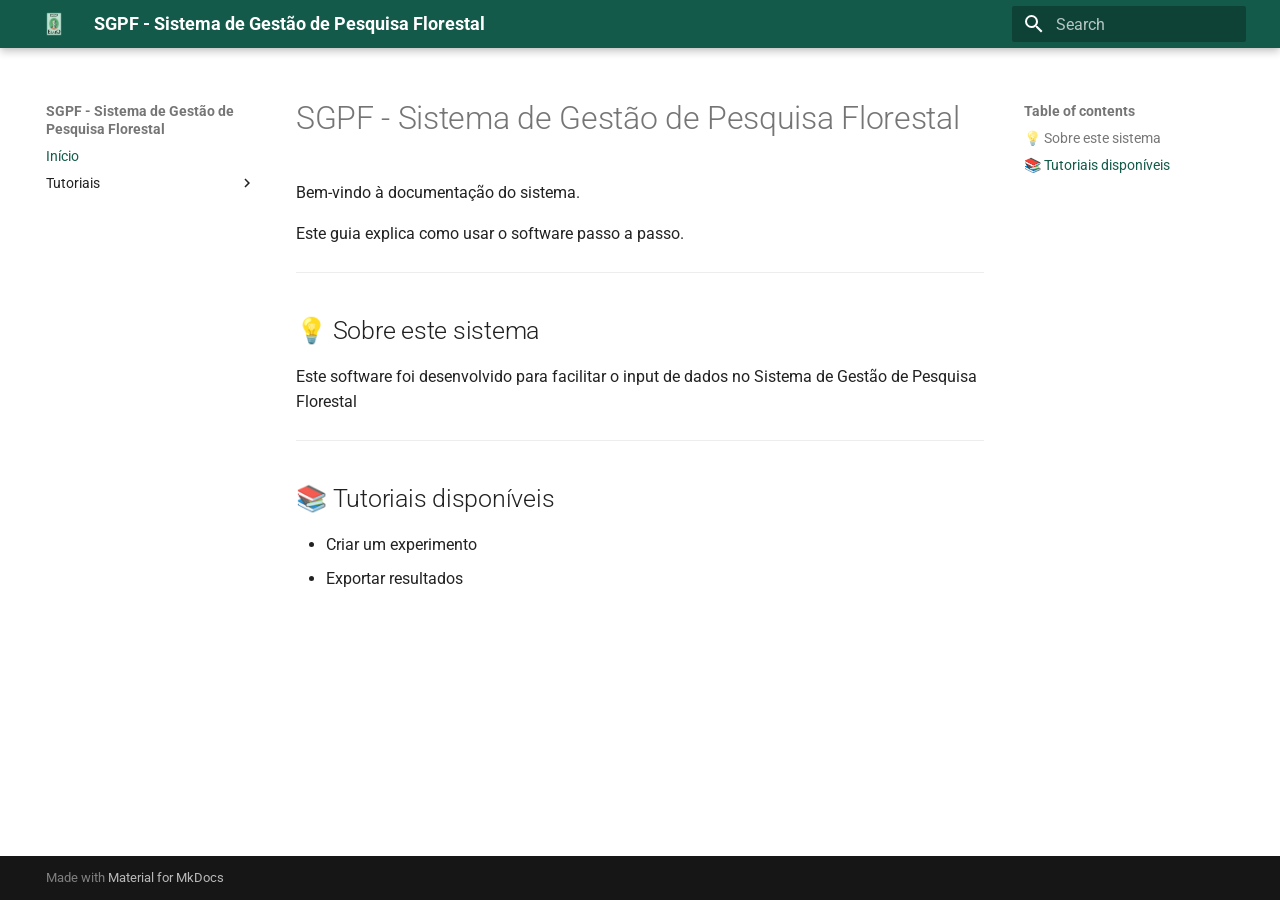
==== index.html @ 8799340b "Deployed 7185ef8 with MkDocs version: 1.6.1" ====
<!doctype html>
<html lang="en" class="no-js">
  <head>
    
      <meta charset="utf-8">
      <meta name="viewport" content="width=device-width,initial-scale=1">
      
      
      
      
      
        <link rel="next" href="ApresentacaoArgow/">
      
      
        
      
      
      <link rel="icon" href="images/esalq-icon.jpg">
      <meta name="generator" content="mkdocs-1.6.1, mkdocs-material-9.7.6">
    
    
      
        <title>SGPF - Sistema de Gestão de Pesquisa Florestal</title>
      
    
    
      <link rel="stylesheet" href="assets/stylesheets/main.484c7ddc.min.css">
      
      


    
    
      
    
    
      
        
        
        <link rel="preconnect" href="https://fonts.gstatic.com" crossorigin>
        <link rel="stylesheet" href="https://fonts.googleapis.com/css?family=Roboto:300,300i,400,400i,700,700i%7CRoboto+Mono:400,400i,700,700i&display=fallback">
        <style>:root{--md-text-font:"Roboto";--md-code-font:"Roboto Mono"}</style>
      
    
    
      <link rel="stylesheet" href="stylesheets/extra.css">
    
    <script>__md_scope=new URL(".",location),__md_hash=e=>[...e].reduce(((e,_)=>(e<<5)-e+_.charCodeAt(0)),0),__md_get=(e,_=localStorage,t=__md_scope)=>JSON.parse(_.getItem(t.pathname+"."+e)),__md_set=(e,_,t=localStorage,a=__md_scope)=>{try{t.setItem(a.pathname+"."+e,JSON.stringify(_))}catch(e){}}</script>
    
      

    
    
  </head>
  
  
    <body dir="ltr">
  
    
    <input class="md-toggle" data-md-toggle="drawer" type="checkbox" id="__drawer" autocomplete="off">
    <input class="md-toggle" data-md-toggle="search" type="checkbox" id="__search" autocomplete="off">
    <label class="md-overlay" for="__drawer"></label>
    <div data-md-component="skip">
      
        
        <a href="#sgpf-sistema-de-gestao-de-pesquisa-florestal" class="md-skip">
          Skip to content
        </a>
      
    </div>
    <div data-md-component="announce">
      
    </div>
    
    
      

  

<header class="md-header md-header--shadow" data-md-component="header">
  <nav class="md-header__inner md-grid" aria-label="Header">
    <a href="." title="SGPF - Sistema de Gestão de Pesquisa Florestal" class="md-header__button md-logo" aria-label="SGPF - Sistema de Gestão de Pesquisa Florestal" data-md-component="logo">
      
  <img src="images/esalq-icon.jpg" alt="logo">

    </a>
    <label class="md-header__button md-icon" for="__drawer">
      
      <svg xmlns="http://www.w3.org/2000/svg" viewBox="0 0 24 24"><path d="M3 6h18v2H3zm0 5h18v2H3zm0 5h18v2H3z"/></svg>
    </label>
    <div class="md-header__title" data-md-component="header-title">
      <div class="md-header__ellipsis">
        <div class="md-header__topic">
          <span class="md-ellipsis">
            SGPF - Sistema de Gestão de Pesquisa Florestal
          </span>
        </div>
        <div class="md-header__topic" data-md-component="header-topic">
          <span class="md-ellipsis">
            
              Início
            
          </span>
        </div>
      </div>
    </div>
    
    
      <script>var palette=__md_get("__palette");if(palette&&palette.color){if("(prefers-color-scheme)"===palette.color.media){var media=matchMedia("(prefers-color-scheme: light)"),input=document.querySelector(media.matches?"[data-md-color-media='(prefers-color-scheme: light)']":"[data-md-color-media='(prefers-color-scheme: dark)']");palette.color.media=input.getAttribute("data-md-color-media"),palette.color.scheme=input.getAttribute("data-md-color-scheme"),palette.color.primary=input.getAttribute("data-md-color-primary"),palette.color.accent=input.getAttribute("data-md-color-accent")}for(var[key,value]of Object.entries(palette.color))document.body.setAttribute("data-md-color-"+key,value)}</script>
    
    
    
      
      
        <label class="md-header__button md-icon" for="__search">
          
          <svg xmlns="http://www.w3.org/2000/svg" viewBox="0 0 24 24"><path d="M9.5 3A6.5 6.5 0 0 1 16 9.5c0 1.61-.59 3.09-1.56 4.23l.27.27h.79l5 5-1.5 1.5-5-5v-.79l-.27-.27A6.52 6.52 0 0 1 9.5 16 6.5 6.5 0 0 1 3 9.5 6.5 6.5 0 0 1 9.5 3m0 2C7 5 5 7 5 9.5S7 14 9.5 14 14 12 14 9.5 12 5 9.5 5"/></svg>
        </label>
        <div class="md-search" data-md-component="search" role="dialog">
  <label class="md-search__overlay" for="__search"></label>
  <div class="md-search__inner" role="search">
    <form class="md-search__form" name="search">
      <input type="text" class="md-search__input" name="query" aria-label="Search" placeholder="Search" autocapitalize="off" autocorrect="off" autocomplete="off" spellcheck="false" data-md-component="search-query" required>
      <label class="md-search__icon md-icon" for="__search">
        
        <svg xmlns="http://www.w3.org/2000/svg" viewBox="0 0 24 24"><path d="M9.5 3A6.5 6.5 0 0 1 16 9.5c0 1.61-.59 3.09-1.56 4.23l.27.27h.79l5 5-1.5 1.5-5-5v-.79l-.27-.27A6.52 6.52 0 0 1 9.5 16 6.5 6.5 0 0 1 3 9.5 6.5 6.5 0 0 1 9.5 3m0 2C7 5 5 7 5 9.5S7 14 9.5 14 14 12 14 9.5 12 5 9.5 5"/></svg>
        
        <svg xmlns="http://www.w3.org/2000/svg" viewBox="0 0 24 24"><path d="M20 11v2H8l5.5 5.5-1.42 1.42L4.16 12l7.92-7.92L13.5 5.5 8 11z"/></svg>
      </label>
      <nav class="md-search__options" aria-label="Search">
        
        <button type="reset" class="md-search__icon md-icon" title="Clear" aria-label="Clear" tabindex="-1">
          
          <svg xmlns="http://www.w3.org/2000/svg" viewBox="0 0 24 24"><path d="M19 6.41 17.59 5 12 10.59 6.41 5 5 6.41 10.59 12 5 17.59 6.41 19 12 13.41 17.59 19 19 17.59 13.41 12z"/></svg>
        </button>
      </nav>
      
    </form>
    <div class="md-search__output">
      <div class="md-search__scrollwrap" tabindex="0" data-md-scrollfix>
        <div class="md-search-result" data-md-component="search-result">
          <div class="md-search-result__meta">
            Initializing search
          </div>
          <ol class="md-search-result__list" role="presentation"></ol>
        </div>
      </div>
    </div>
  </div>
</div>
      
    
    
  </nav>
  
</header>
    
    <div class="md-container" data-md-component="container">
      
      
        
          
        
      
      <main class="md-main" data-md-component="main">
        <div class="md-main__inner md-grid">
          
            
              
              <div class="md-sidebar md-sidebar--primary" data-md-component="sidebar" data-md-type="navigation" >
                <div class="md-sidebar__scrollwrap">
                  <div class="md-sidebar__inner">
                    



<nav class="md-nav md-nav--primary" aria-label="Navigation" data-md-level="0">
  <label class="md-nav__title" for="__drawer">
    <a href="." title="SGPF - Sistema de Gestão de Pesquisa Florestal" class="md-nav__button md-logo" aria-label="SGPF - Sistema de Gestão de Pesquisa Florestal" data-md-component="logo">
      
  <img src="images/esalq-icon.jpg" alt="logo">

    </a>
    SGPF - Sistema de Gestão de Pesquisa Florestal
  </label>
  
  <ul class="md-nav__list" data-md-scrollfix>
    
      
      
  
  
    
  
  
  
    <li class="md-nav__item md-nav__item--active">
      
      <input class="md-nav__toggle md-toggle" type="checkbox" id="__toc">
      
      
        
      
      
        <label class="md-nav__link md-nav__link--active" for="__toc">
          
  
  
  <span class="md-ellipsis">
    
  
    Início
  

    
  </span>
  
  

          <span class="md-nav__icon md-icon"></span>
        </label>
      
      <a href="." class="md-nav__link md-nav__link--active">
        
  
  
  <span class="md-ellipsis">
    
  
    Início
  

    
  </span>
  
  

      </a>
      
        

<nav class="md-nav md-nav--secondary" aria-label="Table of contents">
  
  
  
    
  
  
    <label class="md-nav__title" for="__toc">
      <span class="md-nav__icon md-icon"></span>
      Table of contents
    </label>
    <ul class="md-nav__list" data-md-component="toc" data-md-scrollfix>
      
        <li class="md-nav__item">
  <a href="#sobre-este-sistema" class="md-nav__link">
    <span class="md-ellipsis">
      
        💡 Sobre este sistema
      
    </span>
  </a>
  
</li>
      
        <li class="md-nav__item">
  <a href="#tutoriais-disponiveis" class="md-nav__link">
    <span class="md-ellipsis">
      
        📚 Tutoriais disponíveis
      
    </span>
  </a>
  
</li>
      
    </ul>
  
</nav>
      
    </li>
  

    
      
      
  
  
  
  
    
    
    
    
    
    <li class="md-nav__item md-nav__item--nested">
      
        
        
        <input class="md-nav__toggle md-toggle " type="checkbox" id="__nav_2" >
        
          
          <label class="md-nav__link" for="__nav_2" id="__nav_2_label" tabindex="0">
            
  
  
  <span class="md-ellipsis">
    
  
    Tutoriais
  

    
  </span>
  
  

            <span class="md-nav__icon md-icon"></span>
          </label>
        
        <nav class="md-nav" data-md-level="1" aria-labelledby="__nav_2_label" aria-expanded="false">
          <label class="md-nav__title" for="__nav_2">
            <span class="md-nav__icon md-icon"></span>
            
  
    Tutoriais
  

          </label>
          <ul class="md-nav__list" data-md-scrollfix>
            
              
                
  
  
  
  
    <li class="md-nav__item">
      <a href="ApresentacaoArgow/" class="md-nav__link">
        
  
  
  <span class="md-ellipsis">
    
  
    Primeiros Passos
  

    
  </span>
  
  

      </a>
    </li>
  

              
            
              
                
  
  
  
  
    <li class="md-nav__item">
      <a href="cadastroExperimento/" class="md-nav__link">
        
  
  
  <span class="md-ellipsis">
    
  
    Criar experimento
  

    
  </span>
  
  

      </a>
    </li>
  

              
            
              
                
  
  
  
  
    <li class="md-nav__item">
      <a href="AlteracaoCadastroExperimento/" class="md-nav__link">
        
  
  
  <span class="md-ellipsis">
    
  
    Atualizar dados Experimento
  

    
  </span>
  
  

      </a>
    </li>
  

              
            
              
                
  
  
  
  
    <li class="md-nav__item">
      <a href="caracExperimentos/" class="md-nav__link">
        
  
  
  <span class="md-ellipsis">
    
  
    Complementar Caracteristicas
  

    
  </span>
  
  

      </a>
    </li>
  

              
            
              
                
  
  
  
  
    <li class="md-nav__item">
      <a href="tutorial2/" class="md-nav__link">
        
  
  
  <span class="md-ellipsis">
    
  
    Exportar resultados
  

    
  </span>
  
  

      </a>
    </li>
  

              
            
          </ul>
        </nav>
      
    </li>
  

    
  </ul>
</nav>
                  </div>
                </div>
              </div>
            
            
              
              <div class="md-sidebar md-sidebar--secondary" data-md-component="sidebar" data-md-type="toc" >
                <div class="md-sidebar__scrollwrap">
                  <div class="md-sidebar__inner">
                    

<nav class="md-nav md-nav--secondary" aria-label="Table of contents">
  
  
  
    
  
  
    <label class="md-nav__title" for="__toc">
      <span class="md-nav__icon md-icon"></span>
      Table of contents
    </label>
    <ul class="md-nav__list" data-md-component="toc" data-md-scrollfix>
      
        <li class="md-nav__item">
  <a href="#sobre-este-sistema" class="md-nav__link">
    <span class="md-ellipsis">
      
        💡 Sobre este sistema
      
    </span>
  </a>
  
</li>
      
        <li class="md-nav__item">
  <a href="#tutoriais-disponiveis" class="md-nav__link">
    <span class="md-ellipsis">
      
        📚 Tutoriais disponíveis
      
    </span>
  </a>
  
</li>
      
    </ul>
  
</nav>
                  </div>
                </div>
              </div>
            
          
          
            <div class="md-content" data-md-component="content">
              
              <article class="md-content__inner md-typeset">
                
                  



<h1 id="sgpf-sistema-de-gestao-de-pesquisa-florestal">SGPF - Sistema de Gestão de Pesquisa Florestal</h1>
<p>Bem-vindo à documentação do sistema.</p>
<p>Este guia explica como usar o software passo a passo.</p>
<hr />
<h2 id="sobre-este-sistema">💡 Sobre este sistema</h2>
<p>Este software foi desenvolvido para facilitar o input de dados no Sistema de Gestão de Pesquisa Florestal</p>
<hr />
<h2 id="tutoriais-disponiveis">📚 Tutoriais disponíveis</h2>
<ul>
<li>Criar um experimento  </li>
<li>Exportar resultados  </li>
</ul>












                
              </article>
            </div>
          
          
<script>var target=document.getElementById(location.hash.slice(1));target&&target.name&&(target.checked=target.name.startsWith("__tabbed_"))</script>
        </div>
        
      </main>
      
        <footer class="md-footer">
  
  <div class="md-footer-meta md-typeset">
    <div class="md-footer-meta__inner md-grid">
      <div class="md-copyright">
  
  
    Made with
    <a href="https://squidfunk.github.io/mkdocs-material/" target="_blank" rel="noopener">
      Material for MkDocs
    </a>
  
</div>
      
    </div>
  </div>
</footer>
      
    </div>
    <div class="md-dialog" data-md-component="dialog">
      <div class="md-dialog__inner md-typeset"></div>
    </div>
    
    
    
      
      
      <script id="__config" type="application/json">{"annotate": null, "base": ".", "features": [], "search": "assets/javascripts/workers/search.2c215733.min.js", "tags": null, "translations": {"clipboard.copied": "Copied to clipboard", "clipboard.copy": "Copy to clipboard", "search.result.more.one": "1 more on this page", "search.result.more.other": "# more on this page", "search.result.none": "No matching documents", "search.result.one": "1 matching document", "search.result.other": "# matching documents", "search.result.placeholder": "Type to start searching", "search.result.term.missing": "Missing", "select.version": "Select version"}, "version": null}</script>
    
    
      <script src="assets/javascripts/bundle.79ae519e.min.js"></script>
      
    
  </body>
</html>
---- assets/stylesheets/main.484c7ddc.min.css ----
@charset "UTF-8";html{-webkit-text-size-adjust:none;-moz-text-size-adjust:none;text-size-adjust:none;box-sizing:border-box}*,:after,:before{box-sizing:inherit}@media (prefers-reduced-motion){*,:after,:before{transition:none!important}}body{margin:0}a,button,input,label{-webkit-tap-highlight-color:transparent}a{color:inherit;text-decoration:none}hr{border:0;box-sizing:initial;display:block;height:.05rem;overflow:visible;padding:0}small{font-size:80%}sub,sup{line-height:1em}img{border-style:none}table{border-collapse:initial;border-spacing:0}td,th{font-weight:400;vertical-align:top}button{background:#0000;border:0;font-family:inherit;font-size:inherit;margin:0;padding:0}input{border:0;outline:none}:root{--md-primary-fg-color:#4051b5;--md-primary-fg-color--light:#5d6cc0;--md-primary-fg-color--dark:#303fa1;--md-primary-bg-color:#fff;--md-primary-bg-color--light:#ffffffb3;--md-accent-fg-color:#526cfe;--md-accent-fg-color--transparent:#526cfe1a;--md-accent-bg-color:#fff;--md-accent-bg-color--light:#ffffffb3}[data-md-color-scheme=default]{color-scheme:light}[data-md-color-scheme=default] img[src$="#gh-dark-mode-only"],[data-md-color-scheme=default] img[src$="#only-dark"]{display:none}:root,[data-md-color-scheme=default]{--md-hue:225deg;--md-default-fg-color:#000000de;--md-default-fg-color--light:#0000008a;--md-default-fg-color--lighter:#00000052;--md-default-fg-color--lightest:#00000012;--md-default-bg-color:#fff;--md-default-bg-color--light:#ffffffb3;--md-default-bg-color--lighter:#ffffff4d;--md-default-bg-color--lightest:#ffffff1f;--md-code-fg-color:#36464e;--md-code-bg-color:#f5f5f5;--md-code-bg-color--light:#f5f5f5b3;--md-code-bg-color--lighter:#f5f5f54d;--md-code-hl-color:#4287ff;--md-code-hl-color--light:#4287ff1a;--md-code-hl-number-color:#d52a2a;--md-code-hl-special-color:#db1457;--md-code-hl-function-color:#a846b9;--md-code-hl-constant-color:#6e59d9;--md-code-hl-keyword-color:#3f6ec6;--md-code-hl-string-color:#1c7d4d;--md-code-hl-name-color:var(--md-code-fg-color);--md-code-hl-operator-color:var(--md-default-fg-color--light);--md-code-hl-punctuation-color:var(--md-default-fg-color--light);--md-code-hl-comment-color:var(--md-default-fg-color--light);--md-code-hl-generic-color:var(--md-default-fg-color--light);--md-code-hl-variable-color:var(--md-default-fg-color--light);--md-typeset-color:var(--md-default-fg-color);--md-typeset-a-color:var(--md-primary-fg-color);--md-typeset-del-color:#f5503d26;--md-typeset-ins-color:#0bd57026;--md-typeset-kbd-color:#fafafa;--md-typeset-kbd-accent-color:#fff;--md-typeset-kbd-border-color:#b8b8b8;--md-typeset-mark-color:#ffff0080;--md-typeset-table-color:#0000001f;--md-typeset-table-color--light:rgba(0,0,0,.035);--md-admonition-fg-color:var(--md-default-fg-color);--md-admonition-bg-color:var(--md-default-bg-color);--md-warning-fg-color:#000000de;--md-warning-bg-color:#ff9;--md-footer-fg-color:#fff;--md-footer-fg-color--light:#ffffffb3;--md-footer-fg-color--lighter:#ffffff73;--md-footer-bg-color:#000000de;--md-footer-bg-color--dark:#00000052;--md-shadow-z1:0 0.2rem 0.5rem #0000000d,0 0 0.05rem #0000001a;--md-shadow-z2:0 0.2rem 0.5rem #0000001a,0 0 0.05rem #00000040;--md-shadow-z3:0 0.2rem 0.5rem #0003,0 0 0.05rem #00000059}.md-icon svg{fill:currentcolor;display:block;height:1.2rem;width:1.2rem}body{-webkit-font-smoothing:antialiased;-moz-osx-font-smoothing:grayscale;--md-text-font-family:var(--md-text-font,_),-apple-system,BlinkMacSystemFont,Helvetica,Arial,sans-serif;--md-code-font-family:var(--md-code-font,_),SFMono-Regular,Consolas,Menlo,monospace}aside,body,input{font-feature-settings:"kern","liga";color:var(--md-typeset-color);font-family:var(--md-text-font-family)}code,kbd,pre{font-feature-settings:"kern";font-family:var(--md-code-font-family)}:root{--md-typeset-table-sort-icon:url('data:image/svg+xml;charset=utf-8,<svg xmlns="http://www.w3.org/2000/svg" viewBox="0 0 24 24"><path d="m18 21-4-4h3V7h-3l4-4 4 4h-3v10h3M2 19v-2h10v2M2 13v-2h7v2M2 7V5h4v2z"/></svg>');--md-typeset-table-sort-icon--asc:url('data:image/svg+xml;charset=utf-8,<svg xmlns="http://www.w3.org/2000/svg" viewBox="0 0 24 24"><path d="M19 17h3l-4 4-4-4h3V3h2M2 17h10v2H2M6 5v2H2V5m0 6h7v2H2z"/></svg>');--md-typeset-table-sort-icon--desc:url('data:image/svg+xml;charset=utf-8,<svg xmlns="http://www.w3.org/2000/svg" viewBox="0 0 24 24"><path d="M19 7h3l-4-4-4 4h3v14h2M2 17h10v2H2M6 5v2H2V5m0 6h7v2H2z"/></svg>')}.md-typeset{-webkit-print-color-adjust:exact;color-adjust:exact;font-size:.8rem;line-height:1.6;overflow-wrap:break-word}@media print{.md-typeset{font-size:.68rem}}.md-typeset blockquote,.md-typeset dl,.md-typeset figure,.md-typeset ol,.md-typeset pre,.md-typeset ul{margin-bottom:1em;margin-top:1em}.md-typeset h1{color:var(--md-default-fg-color--light);font-size:2em;line-height:1.3;margin:0 0 1.25em}.md-typeset h1,.md-typeset h2{font-weight:300;letter-spacing:-.01em}.md-typeset h2{font-size:1.5625em;line-height:1.4;margin:1.6em 0 .64em}.md-typeset h3{font-size:1.25em;font-weight:400;letter-spacing:-.01em;line-height:1.5;margin:1.6em 0 .8em}.md-typeset h2+h3{margin-top:.8em}.md-typeset h4{font-weight:700;letter-spacing:-.01em;margin:1em 0}.md-typeset h5,.md-typeset h6{color:var(--md-default-fg-color--light);font-size:.8em;font-weight:700;letter-spacing:-.01em;margin:1.25em 0}.md-typeset h5{text-transform:uppercase}.md-typeset h5 code{text-transform:none}.md-typeset hr{border-bottom:.05rem solid var(--md-default-fg-color--lightest);display:flow-root;margin:1.5em 0}.md-typeset a{color:var(--md-typeset-a-color);word-break:break-word}.md-typeset a,.md-typeset a:before{transition:color 125ms}.md-typeset a:focus,.md-typeset a:hover{color:var(--md-accent-fg-color)}.md-typeset a:focus code,.md-typeset a:hover code{background-color:var(--md-accent-fg-color--transparent);color:var(--md-accent-fg-color)}.md-typeset a code{color:var(--md-typeset-a-color)}.md-typeset a.focus-visible{outline-color:var(--md-accent-fg-color);outline-offset:.2rem}.md-typeset code,.md-typeset kbd,.md-typeset pre{color:var(--md-code-fg-color);direction:ltr;font-variant-ligatures:none;transition:background-color 125ms}@media print{.md-typeset code,.md-typeset kbd,.md-typeset pre{white-space:pre-wrap}}.md-typeset code{background-color:var(--md-code-bg-color);border-radius:.1rem;-webkit-box-decoration-break:clone;box-decoration-break:clone;font-size:.85em;padding:0 .2941176471em;transition:color 125ms,background-color 125ms;word-break:break-word}.md-typeset code:not(.focus-visible){-webkit-tap-highlight-color:transparent;outline:none}.md-typeset pre{display:flow-root;line-height:1.4;position:relative}.md-typeset pre>code{-webkit-box-decoration-break:slice;box-decoration-break:slice;box-shadow:none;display:block;margin:0;outline-color:var(--md-accent-fg-color);overflow:auto;padding:.7720588235em 1.1764705882em;scrollbar-color:var(--md-default-fg-color--lighter) #0000;scrollbar-width:thin;touch-action:auto;word-break:normal}.md-typeset pre>code:hover{scrollbar-color:var(--md-accent-fg-color) #0000}.md-typeset pre>code::-webkit-scrollbar{height:.2rem;width:.2rem}.md-typeset pre>code::-webkit-scrollbar-thumb{background-color:var(--md-default-fg-color--lighter)}.md-typeset pre>code::-webkit-scrollbar-thumb:hover{background-color:var(--md-accent-fg-color)}.md-typeset kbd{background-color:var(--md-typeset-kbd-color);border-radius:.1rem;box-shadow:0 .1rem 0 .05rem var(--md-typeset-kbd-border-color),0 .1rem 0 var(--md-typeset-kbd-border-color),0 -.1rem .2rem var(--md-typeset-kbd-accent-color) inset;color:var(--md-default-fg-color);display:inline-block;font-size:.75em;padding:0 .6666666667em;vertical-align:text-top;word-break:break-word}.md-typeset mark{background-color:var(--md-typeset-mark-color);-webkit-box-decoration-break:clone;box-decoration-break:clone;color:inherit;word-break:break-word}.md-typeset abbr{cursor:help;text-decoration:none}.md-typeset [data-preview],.md-typeset abbr{border-bottom:.05rem dotted var(--md-default-fg-color--light)}.md-typeset small{opacity:.75}[dir=ltr] .md-typeset sub,[dir=ltr] .md-typeset sup{margin-left:.078125em}[dir=rtl] .md-typeset sub,[dir=rtl] .md-typeset sup{margin-right:.078125em}[dir=ltr] .md-typeset blockquote{padding-left:.6rem}[dir=rtl] .md-typeset blockquote{padding-right:.6rem}[dir=ltr] .md-typeset blockquote{border-left:.2rem solid var(--md-default-fg-color--lighter)}[dir=rtl] .md-typeset blockquote{border-right:.2rem solid var(--md-default-fg-color--lighter)}.md-typeset blockquote{color:var(--md-default-fg-color--light);margin-left:0;margin-right:0}.md-typeset ul{list-style-type:disc}.md-typeset ul[type]{list-style-type:revert-layer}[dir=ltr] .md-typeset ol,[dir=ltr] .md-typeset ul{margin-left:.625em}[dir=rtl] .md-typeset ol,[dir=rtl] .md-typeset ul{margin-right:.625em}.md-typeset ol,.md-typeset ul{padding:0}.md-typeset ol:not([hidden]),.md-typeset ul:not([hidden]){display:flow-root}.md-typeset ol ol,.md-typeset ul ol{list-style-type:lower-alpha}.md-typeset ol ol ol,.md-typeset ul ol ol{list-style-type:lower-roman}.md-typeset ol ol ol ol,.md-typeset ul ol ol ol{list-style-type:upper-alpha}.md-typeset ol ol ol ol ol,.md-typeset ul ol ol ol ol{list-style-type:upper-roman}.md-typeset ol[type],.md-typeset ul[type]{list-style-type:revert-layer}[dir=ltr] .md-typeset ol li,[dir=ltr] .md-typeset ul li{margin-left:1.25em}[dir=rtl] .md-typeset ol li,[dir=rtl] .md-typeset ul li{margin-right:1.25em}.md-typeset ol li,.md-typeset ul li{margin-bottom:.5em}.md-typeset ol li blockquote,.md-typeset ol li p,.md-typeset ul li blockquote,.md-typeset ul li p{margin:.5em 0}.md-typeset ol li:last-child,.md-typeset ul li:last-child{margin-bottom:0}[dir=ltr] .md-typeset ol li ol,[dir=ltr] .md-typeset ol li ul,[dir=ltr] .md-typeset ul li ol,[dir=ltr] .md-typeset ul li ul{margin-left:.625em}[dir=rtl] .md-typeset ol li ol,[dir=rtl] .md-typeset ol li ul,[dir=rtl] .md-typeset ul li ol,[dir=rtl] .md-typeset ul li ul{margin-right:.625em}.md-typeset ol li ol,.md-typeset ol li ul,.md-typeset ul li ol,.md-typeset ul li ul{margin-bottom:.5em;margin-top:.5em}[dir=ltr] .md-typeset dd{margin-left:1.875em}[dir=rtl] .md-typeset dd{margin-right:1.875em}.md-typeset dd{margin-bottom:1.5em;margin-top:1em}.md-typeset img,.md-typeset svg,.md-typeset video{height:auto;max-width:100%}.md-typeset img[align=left]{margin:1em 1em 1em 0}.md-typeset img[align=right]{margin:1em 0 1em 1em}.md-typeset img[align]:only-child{margin-top:0}.md-typeset figure{display:flow-root;margin:1em auto;max-width:100%;text-align:center;width:fit-content}.md-typeset figure img{display:block;margin:0 auto}.md-typeset figcaption{font-style:italic;margin:1em auto;max-width:24rem}.md-typeset iframe{max-width:100%}.md-typeset table:not([class]){background-color:var(--md-default-bg-color);border:.05rem solid var(--md-typeset-table-color);border-radius:.1rem;display:inline-block;font-size:.64rem;max-width:100%;overflow:auto;touch-action:auto}@media print{.md-typeset table:not([class]){display:table}}.md-typeset table:not([class])+*{margin-top:1.5em}.md-typeset table:not([class]) td>:first-child,.md-typeset table:not([class]) th>:first-child{margin-top:0}.md-typeset table:not([class]) td>:last-child,.md-typeset table:not([class]) th>:last-child{margin-bottom:0}.md-typeset table:not([class]) td:not([align]),.md-typeset table:not([class]) th:not([align]){text-align:left}[dir=rtl] .md-typeset table:not([class]) td:not([align]),[dir=rtl] .md-typeset table:not([class]) th:not([align]){text-align:right}.md-typeset table:not([class]) th{font-weight:700;min-width:5rem;padding:.9375em 1.25em;vertical-align:top}.md-typeset table:not([class]) td{border-top:.05rem solid var(--md-typeset-table-color);padding:.9375em 1.25em;vertical-align:top}.md-typeset table:not([class]) tbody tr{transition:background-color 125ms}.md-typeset table:not([class]) tbody tr:hover{background-color:var(--md-typeset-table-color--light);box-shadow:0 .05rem 0 var(--md-default-bg-color) inset}.md-typeset table:not([class]) a{word-break:normal}.md-typeset table th[role=columnheader]{cursor:pointer}[dir=ltr] .md-typeset table th[role=columnheader]:after{margin-left:.5em}[dir=rtl] .md-typeset table th[role=columnheader]:after{margin-right:.5em}.md-typeset table th[role=columnheader]:after{content:"";display:inline-block;height:1.2em;-webkit-mask-image:var(--md-typeset-table-sort-icon);mask-image:var(--md-typeset-table-sort-icon);-webkit-mask-repeat:no-repeat;mask-repeat:no-repeat;-webkit-mask-size:contain;mask-size:contain;transition:background-color 125ms;vertical-align:text-bottom;width:1.2em}.md-typeset table th[role=columnheader]:hover:after{background-color:var(--md-default-fg-color--lighter)}.md-typeset table th[role=columnheader][aria-sort=ascending]:after{background-color:var(--md-default-fg-color--light);-webkit-mask-image:var(--md-typeset-table-sort-icon--asc);mask-image:var(--md-typeset-table-sort-icon--asc)}.md-typeset table th[role=columnheader][aria-sort=descending]:after{background-color:var(--md-default-fg-color--light);-webkit-mask-image:var(--md-typeset-table-sort-icon--desc);mask-image:var(--md-typeset-table-sort-icon--desc)}.md-typeset__scrollwrap{margin:1em -.8rem;overflow-x:auto;touch-action:auto}.md-typeset__table{display:inline-block;margin-bottom:.5em;padding:0 .8rem}@media print{.md-typeset__table{display:block}}html .md-typeset__table table{display:table;margin:0;overflow:hidden;width:100%}@media screen and (max-width:44.984375em){.md-content__inner>pre{margin:1em -.8rem}.md-content__inner>pre code{border-radius:0}}.md-typeset .md-author{border-radius:100%;display:block;flex-shrink:0;height:1.6rem;overflow:hidden;position:relative;transition:color 125ms,transform 125ms;width:1.6rem}.md-typeset .md-author img{display:block}.md-typeset .md-author--more{background:var(--md-default-fg-color--lightest);color:var(--md-default-fg-color--lighter);font-size:.6rem;font-weight:700;line-height:1.6rem;text-align:center}.md-typeset .md-author--long{height:2.4rem;width:2.4rem}.md-typeset a.md-author{transform:scale(1)}.md-typeset a.md-author img{border-radius:100%;filter:grayscale(100%) opacity(75%);transition:filter 125ms}.md-typeset a.md-author:focus,.md-typeset a.md-author:hover{transform:scale(1.1);z-index:1}.md-typeset a.md-author:focus img,.md-typeset a.md-author:hover img{filter:grayscale(0)}.md-banner{background-color:var(--md-footer-bg-color);color:var(--md-footer-fg-color);overflow:auto}@media print{.md-banner{display:none}}.md-banner--warning{background-color:var(--md-warning-bg-color);color:var(--md-warning-fg-color)}.md-banner__inner{font-size:.7rem;margin:.6rem auto;padding:0 .8rem}[dir=ltr] .md-banner__button{float:right}[dir=rtl] .md-banner__button{float:left}.md-banner__button{color:inherit;cursor:pointer;transition:opacity .25s}.no-js .md-banner__button{display:none}.md-banner__button:hover{opacity:.7}html{font-size:125%;height:100%;overflow-x:hidden}@media screen and (min-width:100em){html{font-size:137.5%}}@media screen and (min-width:125em){html{font-size:150%}}body{background-color:var(--md-default-bg-color);display:flex;flex-direction:column;font-size:.5rem;min-height:100%;position:relative;width:100%}@media print{body{display:block}}@media screen and (max-width:59.984375em){body[data-md-scrolllock]{position:fixed}}.md-grid{margin-left:auto;margin-right:auto;max-width:61rem}.md-container{display:flex;flex-direction:column;flex-grow:1}@media print{.md-container{display:block}}.md-main{flex-grow:1}.md-main__inner{display:flex;height:100%;margin-top:1.5rem}.md-ellipsis{overflow:hidden;text-overflow:ellipsis}.md-toggle{display:none}.md-option{height:0;opacity:0;position:absolute;width:0}.md-option:checked+label:not([hidden]){display:block}.md-option.focus-visible+label{outline-color:var(--md-accent-fg-color);outline-style:auto}.md-skip{background-color:var(--md-default-fg-color);border-radius:.1rem;color:var(--md-default-bg-color);font-size:.64rem;margin:.5rem;opacity:0;outline-color:var(--md-accent-fg-color);padding:.3rem .5rem;position:fixed;transform:translateY(.4rem);z-index:-1}.md-skip:focus{opacity:1;transform:translateY(0);transition:transform .25s cubic-bezier(.4,0,.2,1),opacity 175ms 75ms;z-index:10}@page{margin:25mm}:root{--md-clipboard-icon:url('data:image/svg+xml;charset=utf-8,<svg xmlns="http://www.w3.org/2000/svg" viewBox="0 0 24 24"><path d="M19 21H8V7h11m0-2H8a2 2 0 0 0-2 2v14a2 2 0 0 0 2 2h11a2 2 0 0 0 2-2V7a2 2 0 0 0-2-2m-3-4H4a2 2 0 0 0-2 2v14h2V3h12z"/></svg>')}.md-clipboard{border-radius:.1rem;color:var(--md-default-fg-color--lightest);cursor:pointer;height:1.5em;outline-color:var(--md-accent-fg-color);outline-offset:.1rem;transition:color .25s;width:1.5em;z-index:1}@media print{.md-clipboard{display:none}}.md-clipboard:not(.focus-visible){-webkit-tap-highlight-color:transparent;outline:none}:hover>.md-clipboard{color:var(--md-default-fg-color--light)}.md-clipboard:focus,.md-clipboard:hover{color:var(--md-accent-fg-color)}.md-clipboard:after{background-color:currentcolor;content:"";display:block;height:1.125em;margin:0 auto;-webkit-mask-image:var(--md-clipboard-icon);mask-image:var(--md-clipboard-icon);-webkit-mask-position:center;mask-position:center;-webkit-mask-repeat:no-repeat;mask-repeat:no-repeat;-webkit-mask-size:contain;mask-size:contain;width:1.125em}.md-clipboard--inline{cursor:pointer}.md-clipboard--inline code{transition:color .25s,background-color .25s}.md-clipboard--inline:focus code,.md-clipboard--inline:hover code{background-color:var(--md-accent-fg-color--transparent);color:var(--md-accent-fg-color)}:root{--md-code-select-icon:url('data:image/svg+xml;charset=utf-8,<svg xmlns="http://www.w3.org/2000/svg" viewBox="0 0 24 24"><path d="M19 19h-4v2h4c1.1 0 2-.9 2-2v-4h-2m0-12h-4v2h4v4h2V5c0-1.1-.9-2-2-2M5 5h4V3H5c-1.1 0-2 .9-2 2v4h2m0 6H3v4c0 1.1.9 2 2 2h4v-2H5zm2-4h2v2H7zm4 0h2v2h-2zm4 0h2v2h-2zM7 7h2v2H7zm4 0h2v2h-2zm4 0h2v2h-2zm-8 8h2v2H7zm4 0h2v2h-2zm4 0h2v2h-2z"/></svg>');--md-code-copy-icon:url('data:image/svg+xml;charset=utf-8,<svg xmlns="http://www.w3.org/2000/svg" viewBox="0 0 24 24"><path d="M19 21H8V7h11m0-2H8a2 2 0 0 0-2 2v14a2 2 0 0 0 2 2h11a2 2 0 0 0 2-2V7a2 2 0 0 0-2-2m-3-4H4a2 2 0 0 0-2 2v14h2V3h12z"/></svg>')}.md-typeset .md-code__content{display:grid}.md-code__nav{background-color:var(--md-code-bg-color--lighter);border-radius:.1rem;display:flex;gap:.2rem;padding:.2rem;position:absolute;right:.25em;top:.25em;transition:background-color .25s;z-index:1}:hover>.md-code__nav{background-color:var(--md-code-bg-color--light)}.md-code__button{color:var(--md-default-fg-color--lightest);cursor:pointer;display:block;height:1.5em;outline-color:var(--md-accent-fg-color);outline-offset:.1rem;transition:color .25s;width:1.5em}:hover>*>.md-code__button{color:var(--md-default-fg-color--light)}.md-code__button.focus-visible,.md-code__button:hover{color:var(--md-accent-fg-color)}.md-code__button--active{color:var(--md-default-fg-color)!important}.md-code__button:after{background-color:currentcolor;content:"";display:block;height:1.125em;margin:0 auto;-webkit-mask-position:center;mask-position:center;-webkit-mask-repeat:no-repeat;mask-repeat:no-repeat;-webkit-mask-size:contain;mask-size:contain;width:1.125em}.md-code__button[data-md-type=select]:after{-webkit-mask-image:var(--md-code-select-icon);mask-image:var(--md-code-select-icon)}.md-code__button[data-md-type=copy]:after{-webkit-mask-image:var(--md-code-copy-icon);mask-image:var(--md-code-copy-icon)}@keyframes consent{0%{opacity:0;transform:translateY(100%)}to{opacity:1;transform:translateY(0)}}@keyframes overlay{0%{opacity:0}to{opacity:1}}.md-consent__overlay{animation:overlay .25s both;-webkit-backdrop-filter:blur(.1rem);backdrop-filter:blur(.1rem);background-color:#0000008a;height:100%;opacity:1;position:fixed;top:0;width:100%;z-index:5}.md-consent__inner{animation:consent .5s cubic-bezier(.1,.7,.1,1) both;background-color:var(--md-default-bg-color);border:0;border-radius:.1rem;bottom:0;box-shadow:0 0 .2rem #0000001a,0 .2rem .4rem #0003;max-height:100%;overflow:auto;padding:0;position:fixed;width:100%;z-index:5}.md-consent__form{padding:.8rem}.md-consent__settings{display:none;margin:1em 0}input:checked+.md-consent__settings{display:block}.md-consent__controls{margin-bottom:.8rem}.md-typeset .md-consent__controls .md-button{display:inline}@media screen and (max-width:44.984375em){.md-typeset .md-consent__controls .md-button{display:block;margin-top:.4rem;text-align:center;width:100%}}.md-consent label{cursor:pointer}.md-content{flex-grow:1;min-width:0}.md-content__inner{margin:0 .8rem 1.2rem;padding-top:.6rem}@media screen and (min-width:76.25em){[dir=ltr] .md-sidebar--primary:not([hidden])~.md-content>.md-content__inner{margin-left:1.2rem}[dir=ltr] .md-sidebar--secondary:not([hidden])~.md-content>.md-content__inner,[dir=rtl] .md-sidebar--primary:not([hidden])~.md-content>.md-content__inner{margin-right:1.2rem}[dir=rtl] .md-sidebar--secondary:not([hidden])~.md-content>.md-content__inner{margin-left:1.2rem}}.md-content__inner:before{content:"";display:block;height:.4rem}.md-content__inner>:last-child{margin-bottom:0}[dir=ltr] .md-content__button{float:right}[dir=rtl] .md-content__button{float:left}[dir=ltr] .md-content__button{margin-left:.4rem}[dir=rtl] .md-content__button{margin-right:.4rem}.md-content__button{margin:.4rem 0;padding:0}@media print{.md-content__button{display:none}}.md-typeset .md-content__button{color:var(--md-default-fg-color--lighter)}.md-content__button svg{display:inline;vertical-align:top}[dir=rtl] .md-content__button svg{transform:scaleX(-1)}[dir=ltr] .md-dialog{right:.8rem}[dir=rtl] .md-dialog{left:.8rem}.md-dialog{background-color:var(--md-default-fg-color);border-radius:.1rem;bottom:.8rem;box-shadow:var(--md-shadow-z3);min-width:11.1rem;opacity:0;padding:.4rem .6rem;pointer-events:none;position:fixed;transform:translateY(100%);transition:transform 0ms .4s,opacity .4s;z-index:4}@media print{.md-dialog{display:none}}.md-dialog--active{opacity:1;pointer-events:auto;transform:translateY(0);transition:transform .4s cubic-bezier(.075,.85,.175,1),opacity .4s}.md-dialog__inner{color:var(--md-default-bg-color);font-size:.7rem}.md-feedback{margin:2em 0 1em;text-align:center}.md-feedback fieldset{border:none;margin:0;padding:0}.md-feedback__title{font-weight:700;margin:1em auto}.md-feedback__inner{position:relative}.md-feedback__list{display:flex;flex-wrap:wrap;place-content:baseline center;position:relative}.md-feedback__list:hover .md-icon:not(:disabled){color:var(--md-default-fg-color--lighter)}:disabled .md-feedback__list{min-height:1.8rem}.md-feedback__icon{color:var(--md-default-fg-color--light);cursor:pointer;flex-shrink:0;margin:0 .1rem;transition:color 125ms}.md-feedback__icon:not(:disabled).md-icon:hover{color:var(--md-accent-fg-color)}.md-feedback__icon:disabled{color:var(--md-default-fg-color--lightest);pointer-events:none}.md-feedback__note{opacity:0;position:relative;transform:translateY(.4rem);transition:transform .4s cubic-bezier(.1,.7,.1,1),opacity .15s}.md-feedback__note>*{margin:0 auto;max-width:16rem}:disabled .md-feedback__note{opacity:1;transform:translateY(0)}@media print{.md-feedback{display:none}}.md-footer{background-color:var(--md-footer-bg-color);color:var(--md-footer-fg-color)}@media print{.md-footer{display:none}}.md-footer__inner{justify-content:space-between;overflow:auto;padding:.2rem}.md-footer__inner:not([hidden]){display:flex}.md-footer__link{align-items:end;display:flex;flex-grow:0.01;margin-bottom:.4rem;margin-top:1rem;max-width:100%;outline-color:var(--md-accent-fg-color);overflow:hidden;transition:opacity .25s}.md-footer__link:focus,.md-footer__link:hover{opacity:.7}[dir=rtl] .md-footer__link svg{transform:scaleX(-1)}@media screen and (max-width:44.984375em){.md-footer__link--prev{flex-shrink:0}.md-footer__link--prev .md-footer__title{display:none}}[dir=ltr] .md-footer__link--next{margin-left:auto}[dir=rtl] .md-footer__link--next{margin-right:auto}.md-footer__link--next{text-align:right}[dir=rtl] .md-footer__link--next{text-align:left}.md-footer__title{flex-grow:1;font-size:.9rem;margin-bottom:.7rem;max-width:calc(100% - 2.4rem);padding:0 1rem;white-space:nowrap}.md-footer__button{margin:.2rem;padding:.4rem}.md-footer__direction{font-size:.64rem;opacity:.7}.md-footer-meta{background-color:var(--md-footer-bg-color--dark)}.md-footer-meta__inner{display:flex;flex-wrap:wrap;justify-content:space-between;padding:.2rem}html .md-footer-meta.md-typeset a{color:var(--md-footer-fg-color--light)}html .md-footer-meta.md-typeset a:focus,html .md-footer-meta.md-typeset a:hover{color:var(--md-footer-fg-color)}.md-copyright{color:var(--md-footer-fg-color--lighter);font-size:.64rem;margin:auto .6rem;padding:.4rem 0;width:100%}@media screen and (min-width:45em){.md-copyright{width:auto}}.md-copyright__highlight{color:var(--md-footer-fg-color--light)}.md-social{display:inline-flex;gap:.2rem;margin:0 .4rem;padding:.2rem 0 .6rem}@media screen and (min-width:45em){.md-social{padding:.6rem 0}}.md-social__link{display:inline-block;height:1.6rem;text-align:center;width:1.6rem}.md-social__link:before{line-height:1.9}.md-social__link svg{fill:currentcolor;max-height:.8rem;vertical-align:-25%}.md-typeset .md-button{border:.1rem solid;border-radius:.1rem;color:var(--md-primary-fg-color);cursor:pointer;display:inline-block;font-weight:700;padding:.625em 2em;transition:color 125ms,background-color 125ms,border-color 125ms}.md-typeset .md-button--primary{background-color:var(--md-primary-fg-color);border-color:var(--md-primary-fg-color);color:var(--md-primary-bg-color)}.md-typeset .md-button:focus,.md-typeset .md-button:hover{background-color:var(--md-accent-fg-color);border-color:var(--md-accent-fg-color);color:var(--md-accent-bg-color)}[dir=ltr] .md-typeset .md-input{border-top-left-radius:.1rem}[dir=ltr] .md-typeset .md-input,[dir=rtl] .md-typeset .md-input{border-top-right-radius:.1rem}[dir=rtl] .md-typeset .md-input{border-top-left-radius:.1rem}.md-typeset .md-input{border-bottom:.1rem solid var(--md-default-fg-color--lighter);box-shadow:var(--md-shadow-z1);font-size:.8rem;height:1.8rem;padding:0 .6rem;transition:border .25s,box-shadow .25s}.md-typeset .md-input:focus,.md-typeset .md-input:hover{border-bottom-color:var(--md-accent-fg-color);box-shadow:var(--md-shadow-z2)}.md-typeset .md-input--stretch{width:100%}.md-header{background-color:var(--md-primary-fg-color);box-shadow:0 0 .2rem #0000,0 .2rem .4rem #0000;color:var(--md-primary-bg-color);display:block;left:0;position:sticky;right:0;top:0;z-index:4}@media print{.md-header{display:none}}.md-header[hidden]{transform:translateY(-100%);transition:transform .25s cubic-bezier(.8,0,.6,1),box-shadow .25s}.md-header--shadow{box-shadow:0 0 .2rem #0000001a,0 .2rem .4rem #0003;transition:transform .25s cubic-bezier(.1,.7,.1,1),box-shadow .25s}.md-header__inner{align-items:center;display:flex;padding:0 .2rem}.md-header__button{color:currentcolor;cursor:pointer;margin:.2rem;outline-color:var(--md-accent-fg-color);padding:.4rem;position:relative;transition:opacity .25s;vertical-align:middle;z-index:1}.md-header__button:hover{opacity:.7}.md-header__button:not([hidden]){display:inline-block}.md-header__button:not(.focus-visible){-webkit-tap-highlight-color:transparent;outline:none}.md-header__button.md-logo{margin:.2rem;padding:.4rem}@media screen and (max-width:76.234375em){.md-header__button.md-logo{display:none}}.md-header__button.md-logo img,.md-header__button.md-logo svg{fill:currentcolor;display:block;height:1.2rem;width:auto}@media screen and (min-width:60em){.md-header__button[for=__search]{display:none}}.no-js .md-header__button[for=__search]{display:none}[dir=rtl] .md-header__button[for=__search] svg{transform:scaleX(-1)}@media screen and (min-width:76.25em){.md-header__button[for=__drawer]{display:none}}.md-header__topic{display:flex;max-width:100%;position:absolute;transition:transform .4s cubic-bezier(.1,.7,.1,1),opacity .15s;white-space:nowrap}.md-header__topic+.md-header__topic{opacity:0;pointer-events:none;transform:translateX(1.25rem);transition:transform .4s cubic-bezier(1,.7,.1,.1),opacity .15s;z-index:-1}[dir=rtl] .md-header__topic+.md-header__topic{transform:translateX(-1.25rem)}.md-header__topic:first-child{font-weight:700}[dir=ltr] .md-header__title{margin-left:1rem;margin-right:.4rem}[dir=rtl] .md-header__title{margin-left:.4rem;margin-right:1rem}.md-header__title{flex-grow:1;font-size:.9rem;height:2.4rem;line-height:2.4rem}.md-header__title--active .md-header__topic{opacity:0;pointer-events:none;transform:translateX(-1.25rem);transition:transform .4s cubic-bezier(1,.7,.1,.1),opacity .15s;z-index:-1}[dir=rtl] .md-header__title--active .md-header__topic{transform:translateX(1.25rem)}.md-header__title--active .md-header__topic+.md-header__topic{opacity:1;pointer-events:auto;transform:translateX(0);transition:transform .4s cubic-bezier(.1,.7,.1,1),opacity .15s;z-index:0}.md-header__title>.md-header__ellipsis{height:100%;position:relative;width:100%}.md-header__option{display:flex;flex-shrink:0;max-width:100%;transition:max-width 0ms .25s,opacity .25s .25s;white-space:nowrap}[data-md-toggle=search]:checked~.md-header .md-header__option{max-width:0;opacity:0;transition:max-width 0ms,opacity 0ms}.md-header__option>input{bottom:0}.md-header__source{display:none}@media screen and (min-width:60em){[dir=ltr] .md-header__source{margin-left:1rem}[dir=rtl] .md-header__source{margin-right:1rem}.md-header__source{display:block;max-width:11.7rem;width:11.7rem}}@media screen and (min-width:76.25em){[dir=ltr] .md-header__source{margin-left:1.4rem}[dir=rtl] .md-header__source{margin-right:1.4rem}}.md-meta{color:var(--md-default-fg-color--light);font-size:.7rem;line-height:1.3}.md-meta__list{display:inline-flex;flex-wrap:wrap;list-style:none;margin:0;padding:0}.md-meta__item:not(:last-child):after{content:"·";margin-left:.2rem;margin-right:.2rem}.md-meta__link{color:var(--md-typeset-a-color)}.md-meta__link:focus,.md-meta__link:hover{color:var(--md-accent-fg-color)}.md-draft{background-color:#ff1744;border-radius:.125em;color:#fff;display:inline-block;font-weight:700;padding-left:.5714285714em;padding-right:.5714285714em}:root{--md-nav-icon--prev:url('data:image/svg+xml;charset=utf-8,<svg xmlns="http://www.w3.org/2000/svg" viewBox="0 0 24 24"><path d="M20 11v2H8l5.5 5.5-1.42 1.42L4.16 12l7.92-7.92L13.5 5.5 8 11z"/></svg>');--md-nav-icon--next:url('data:image/svg+xml;charset=utf-8,<svg xmlns="http://www.w3.org/2000/svg" viewBox="0 0 24 24"><path d="M8.59 16.58 13.17 12 8.59 7.41 10 6l6 6-6 6z"/></svg>');--md-toc-icon:url('data:image/svg+xml;charset=utf-8,<svg xmlns="http://www.w3.org/2000/svg" viewBox="0 0 24 24"><path d="M3 9h14V7H3zm0 4h14v-2H3zm0 4h14v-2H3zm16 0h2v-2h-2zm0-10v2h2V7zm0 6h2v-2h-2z"/></svg>')}.md-nav{font-size:.7rem;line-height:1.3}.md-nav__title{color:var(--md-default-fg-color--light);display:block;font-weight:700;overflow:hidden;padding:0 .6rem;text-overflow:ellipsis}.md-nav__title .md-nav__button{display:none}.md-nav__title .md-nav__button img{height:100%;width:auto}.md-nav__title .md-nav__button.md-logo img,.md-nav__title .md-nav__button.md-logo svg{fill:currentcolor;display:block;height:2.4rem;max-width:100%;object-fit:contain;width:auto}.md-nav__list{list-style:none;margin:0;padding:0}.md-nav__link{align-items:flex-start;display:flex;gap:.4rem;margin-top:.625em;scroll-snap-align:start;transition:color 125ms}.md-nav__link--passed,.md-nav__link--passed code{color:var(--md-default-fg-color--light)}.md-nav__item .md-nav__link--active,.md-nav__item .md-nav__link--active code{color:var(--md-typeset-a-color)}.md-nav__link .md-ellipsis{position:relative}.md-nav__link .md-ellipsis code{word-break:normal}[dir=ltr] .md-nav__link .md-icon:last-child{margin-left:auto}[dir=rtl] .md-nav__link .md-icon:last-child{margin-right:auto}.md-nav__link .md-typeset{font-size:.7rem;line-height:1.3}.md-nav__link svg{fill:currentcolor;flex-shrink:0;height:1.3em;position:relative}.md-nav__link[for]:focus,.md-nav__link[for]:hover,.md-nav__link[href]:focus,.md-nav__link[href]:hover{color:var(--md-accent-fg-color);cursor:pointer}.md-nav__link[for]:focus code,.md-nav__link[for]:hover code,.md-nav__link[href]:focus code,.md-nav__link[href]:hover code{background-color:var(--md-accent-fg-color--transparent);color:var(--md-accent-fg-color)}.md-nav__link.focus-visible{outline-color:var(--md-accent-fg-color);outline-offset:.2rem}.md-nav--primary .md-nav__link[for=__toc]{display:none}.md-nav--primary .md-nav__link[for=__toc] .md-icon:after{background-color:currentcolor;display:block;height:100%;-webkit-mask-image:var(--md-toc-icon);mask-image:var(--md-toc-icon);width:100%}.md-nav--primary .md-nav__link[for=__toc]~.md-nav{display:none}.md-nav__container>.md-nav__link{margin-top:0}.md-nav__container>.md-nav__link:first-child{flex-grow:1;min-width:0}.md-nav__icon{flex-shrink:0}.md-nav__source{display:none}@media screen and (max-width:76.234375em){.md-nav--primary,.md-nav--primary .md-nav{background-color:var(--md-default-bg-color);display:flex;flex-direction:column;height:100%;left:0;position:absolute;right:0;top:0;z-index:1}.md-nav--primary .md-nav__item,.md-nav--primary .md-nav__title{font-size:.8rem;line-height:1.5}.md-nav--primary .md-nav__title{background-color:var(--md-default-fg-color--lightest);color:var(--md-default-fg-color--light);cursor:pointer;height:5.6rem;line-height:2.4rem;padding:3rem .8rem .2rem;position:relative;white-space:nowrap}[dir=ltr] .md-nav--primary .md-nav__title .md-nav__icon{left:.4rem}[dir=rtl] .md-nav--primary .md-nav__title .md-nav__icon{right:.4rem}.md-nav--primary .md-nav__title .md-nav__icon{display:block;height:1.2rem;margin:.2rem;position:absolute;top:.4rem;width:1.2rem}.md-nav--primary .md-nav__title .md-nav__icon:after{background-color:currentcolor;content:"";display:block;height:100%;-webkit-mask-image:var(--md-nav-icon--prev);mask-image:var(--md-nav-icon--prev);-webkit-mask-position:center;mask-position:center;-webkit-mask-repeat:no-repeat;mask-repeat:no-repeat;-webkit-mask-size:contain;mask-size:contain;width:100%}.md-nav--primary .md-nav__title~.md-nav__list{background-color:var(--md-default-bg-color);box-shadow:0 .05rem 0 var(--md-default-fg-color--lightest) inset;overflow-y:auto;scroll-snap-type:y mandatory;touch-action:pan-y}.md-nav--primary .md-nav__title~.md-nav__list>:first-child{border-top:0}.md-nav--primary .md-nav__title[for=__drawer]{background-color:var(--md-primary-fg-color);color:var(--md-primary-bg-color);font-weight:700}.md-nav--primary .md-nav__title .md-logo{display:block;left:.2rem;margin:.2rem;padding:.4rem;position:absolute;right:.2rem;top:.2rem}.md-nav--primary .md-nav__list{flex:1}.md-nav--primary .md-nav__item{border-top:.05rem solid var(--md-default-fg-color--lightest)}.md-nav--primary .md-nav__item--active>.md-nav__link{color:var(--md-typeset-a-color)}.md-nav--primary .md-nav__item--active>.md-nav__link:focus,.md-nav--primary .md-nav__item--active>.md-nav__link:hover{color:var(--md-accent-fg-color)}.md-nav--primary .md-nav__link{margin-top:0;padding:.6rem .8rem}.md-nav--primary .md-nav__link svg{margin-top:.1em}.md-nav--primary .md-nav__link>.md-nav__link{padding:0}[dir=ltr] .md-nav--primary .md-nav__link .md-nav__icon{margin-right:-.2rem}[dir=rtl] .md-nav--primary .md-nav__link .md-nav__icon{margin-left:-.2rem}.md-nav--primary .md-nav__link .md-nav__icon{font-size:1.2rem;height:1.2rem;width:1.2rem}.md-nav--primary .md-nav__link .md-nav__icon:after{background-color:currentcolor;content:"";display:block;height:100%;-webkit-mask-image:var(--md-nav-icon--next);mask-image:var(--md-nav-icon--next);-webkit-mask-position:center;mask-position:center;-webkit-mask-repeat:no-repeat;mask-repeat:no-repeat;-webkit-mask-size:contain;mask-size:contain;width:100%}[dir=rtl] .md-nav--primary .md-nav__icon:after{transform:scale(-1)}.md-nav--primary .md-nav--secondary .md-nav{background-color:initial;position:static}[dir=ltr] .md-nav--primary .md-nav--secondary .md-nav .md-nav__link{padding-left:1.4rem}[dir=rtl] .md-nav--primary .md-nav--secondary .md-nav .md-nav__link{padding-right:1.4rem}[dir=ltr] .md-nav--primary .md-nav--secondary .md-nav .md-nav .md-nav__link{padding-left:2rem}[dir=rtl] .md-nav--primary .md-nav--secondary .md-nav .md-nav .md-nav__link{padding-right:2rem}[dir=ltr] .md-nav--primary .md-nav--secondary .md-nav .md-nav .md-nav .md-nav__link{padding-left:2.6rem}[dir=rtl] .md-nav--primary .md-nav--secondary .md-nav .md-nav .md-nav .md-nav__link{padding-right:2.6rem}[dir=ltr] .md-nav--primary .md-nav--secondary .md-nav .md-nav .md-nav .md-nav .md-nav__link{padding-left:3.2rem}[dir=rtl] .md-nav--primary .md-nav--secondary .md-nav .md-nav .md-nav .md-nav .md-nav__link{padding-right:3.2rem}.md-nav--secondary{background-color:initial}.md-nav__toggle~.md-nav{display:flex;opacity:0;transform:translateX(100%);transition:transform .25s cubic-bezier(.8,0,.6,1),opacity 125ms 50ms}[dir=rtl] .md-nav__toggle~.md-nav{transform:translateX(-100%)}.md-nav__toggle:checked~.md-nav{opacity:1;transform:translateX(0);transition:transform .25s cubic-bezier(.4,0,.2,1),opacity 125ms 125ms}.md-nav__toggle:checked~.md-nav>.md-nav__list{backface-visibility:hidden}}@media screen and (max-width:59.984375em){.md-nav--primary .md-nav__link[for=__toc]{display:flex}.md-nav--primary .md-nav__link[for=__toc] .md-icon:after{content:""}.md-nav--primary .md-nav__link[for=__toc]+.md-nav__link{display:none}.md-nav--primary .md-nav__link[for=__toc]~.md-nav{display:flex}.md-nav__source{background-color:var(--md-primary-fg-color--dark);color:var(--md-primary-bg-color);display:block;padding:0 .2rem}}@media screen and (min-width:60em) and (max-width:76.234375em){.md-nav--integrated .md-nav__link[for=__toc]{display:flex}.md-nav--integrated .md-nav__link[for=__toc] .md-icon:after{content:""}.md-nav--integrated .md-nav__link[for=__toc]+.md-nav__link{display:none}.md-nav--integrated .md-nav__link[for=__toc]~.md-nav{display:flex}}@media screen and (min-width:60em){.md-nav{margin-bottom:-.4rem}.md-nav--secondary .md-nav__title{background:var(--md-default-bg-color);box-shadow:0 0 .4rem .4rem var(--md-default-bg-color);position:sticky;top:0;z-index:1}.md-nav--secondary .md-nav__title[for=__toc]{scroll-snap-align:start}.md-nav--secondary .md-nav__title .md-nav__icon{display:none}[dir=ltr] .md-nav--secondary .md-nav__list{padding-left:.6rem}[dir=rtl] .md-nav--secondary .md-nav__list{padding-right:.6rem}.md-nav--secondary .md-nav__list{padding-bottom:.4rem}[dir=ltr] .md-nav--secondary .md-nav__item>.md-nav__link{margin-right:.4rem}[dir=rtl] .md-nav--secondary .md-nav__item>.md-nav__link{margin-left:.4rem}}@media screen and (min-width:76.25em){.md-nav{margin-bottom:-.4rem;transition:max-height .25s cubic-bezier(.86,0,.07,1)}.md-nav--primary .md-nav__title{background:var(--md-default-bg-color);box-shadow:0 0 .4rem .4rem var(--md-default-bg-color);position:sticky;top:0;z-index:1}.md-nav--primary .md-nav__title[for=__drawer]{scroll-snap-align:start}.md-nav--primary .md-nav__title .md-nav__icon{display:none}[dir=ltr] .md-nav--primary .md-nav__list{padding-left:.6rem}[dir=rtl] .md-nav--primary .md-nav__list{padding-right:.6rem}.md-nav--primary .md-nav__list{padding-bottom:.4rem}[dir=ltr] .md-nav--primary .md-nav__item>.md-nav__link{margin-right:.4rem}[dir=rtl] .md-nav--primary .md-nav__item>.md-nav__link{margin-left:.4rem}.md-nav__toggle~.md-nav{display:grid;grid-template-rows:minmax(.4rem,0fr);opacity:0;transition:grid-template-rows .25s cubic-bezier(.86,0,.07,1),opacity .25s,visibility 0ms .25s;visibility:collapse}.md-nav__toggle~.md-nav>.md-nav__list{overflow:hidden}.md-nav__toggle.md-toggle--indeterminate~.md-nav,.md-nav__toggle:checked~.md-nav{grid-template-rows:minmax(.4rem,1fr);opacity:1;transition:grid-template-rows .25s cubic-bezier(.86,0,.07,1),opacity .15s .1s,visibility 0ms;visibility:visible}.md-nav__toggle.md-toggle--indeterminate~.md-nav{transition:none}.md-nav__item--nested>.md-nav>.md-nav__title{display:none}.md-nav__item--section{display:block;margin:1.25em 0}.md-nav__item--section:last-child{margin-bottom:0}.md-nav__item--section>.md-nav__link{font-weight:700}.md-nav__item--section>.md-nav__link[for]{color:var(--md-default-fg-color--light)}.md-nav__item--section>.md-nav__link:not(.md-nav__container){pointer-events:none}.md-nav__item--section>.md-nav__link .md-icon,.md-nav__item--section>.md-nav__link>[for]{display:none}[dir=ltr] .md-nav__item--section>.md-nav{margin-left:-.6rem}[dir=rtl] .md-nav__item--section>.md-nav{margin-right:-.6rem}.md-nav__item--section>.md-nav{display:block;opacity:1;visibility:visible}.md-nav__item--section>.md-nav>.md-nav__list>.md-nav__item{padding:0}.md-nav__icon{border-radius:100%;height:.9rem;transition:background-color .25s;width:.9rem}.md-nav__icon:hover{background-color:var(--md-accent-fg-color--transparent)}.md-nav__icon:after{background-color:currentcolor;border-radius:100%;content:"";display:inline-block;height:100%;-webkit-mask-image:var(--md-nav-icon--next);mask-image:var(--md-nav-icon--next);-webkit-mask-position:center;mask-position:center;-webkit-mask-repeat:no-repeat;mask-repeat:no-repeat;-webkit-mask-size:contain;mask-size:contain;transition:transform .25s;vertical-align:-.1rem;width:100%}[dir=rtl] .md-nav__icon:after{transform:rotate(180deg)}.md-nav__item--nested .md-nav__toggle:checked~.md-nav__link .md-nav__icon:after,.md-nav__item--nested .md-toggle--indeterminate~.md-nav__link .md-nav__icon:after{transform:rotate(90deg)}.md-nav--lifted>.md-nav__list>.md-nav__item,.md-nav--lifted>.md-nav__title{display:none}.md-nav--lifted>.md-nav__list>.md-nav__item--active{display:block}.md-nav--lifted>.md-nav__list>.md-nav__item--active>.md-nav__link{background:var(--md-default-bg-color);box-shadow:0 0 .4rem .4rem var(--md-default-bg-color);margin-top:0;position:sticky;top:0;z-index:1}.md-nav--lifted>.md-nav__list>.md-nav__item--active>.md-nav__link:not(.md-nav__container){pointer-events:none}.md-nav--lifted>.md-nav__list>.md-nav__item--active.md-nav__item--section{margin:0}[dir=ltr] .md-nav--lifted>.md-nav__list>.md-nav__item>.md-nav:not(.md-nav--secondary){margin-left:-.6rem}[dir=rtl] .md-nav--lifted>.md-nav__list>.md-nav__item>.md-nav:not(.md-nav--secondary){margin-right:-.6rem}.md-nav--lifted>.md-nav__list>.md-nav__item>[for]{color:var(--md-default-fg-color--light)}.md-nav--lifted .md-nav[data-md-level="1"]{grid-template-rows:minmax(.4rem,1fr);opacity:1;visibility:visible}[dir=ltr] .md-nav--integrated>.md-nav__list>.md-nav__item--active .md-nav--secondary{border-left:.05rem solid var(--md-primary-fg-color)}[dir=rtl] .md-nav--integrated>.md-nav__list>.md-nav__item--active .md-nav--secondary{border-right:.05rem solid var(--md-primary-fg-color)}.md-nav--integrated>.md-nav__list>.md-nav__item--active .md-nav--secondary{display:block;margin-bottom:1.25em;opacity:1;visibility:visible}.md-nav--integrated>.md-nav__list>.md-nav__item--active .md-nav--secondary>.md-nav__list{overflow:visible;padding-bottom:0}.md-nav--integrated>.md-nav__list>.md-nav__item--active .md-nav--secondary>.md-nav__title{display:none}}.md-pagination{font-size:.8rem;font-weight:700;gap:.4rem}.md-pagination,.md-pagination>*{align-items:center;display:flex;justify-content:center}.md-pagination>*{border-radius:.2rem;height:1.8rem;min-width:1.8rem;text-align:center}.md-pagination__current{background-color:var(--md-default-fg-color--lightest);color:var(--md-default-fg-color--light)}.md-pagination__link{transition:color 125ms,background-color 125ms}.md-pagination__link:focus,.md-pagination__link:hover{background-color:var(--md-accent-fg-color--transparent);color:var(--md-accent-fg-color)}.md-pagination__link:focus svg,.md-pagination__link:hover svg{color:var(--md-accent-fg-color)}.md-pagination__link.focus-visible{outline-color:var(--md-accent-fg-color);outline-offset:.2rem}.md-pagination__link svg{fill:currentcolor;color:var(--md-default-fg-color--lighter);display:block;max-height:100%;width:1.2rem}:root{--md-path-icon:url('data:image/svg+xml;charset=utf-8,<svg xmlns="http://www.w3.org/2000/svg" viewBox="0 0 24 24"><path d="M8.59 16.58 13.17 12 8.59 7.41 10 6l6 6-6 6z"/></svg>')}.md-path{font-size:.7rem;margin:0 .8rem;overflow:auto;padding-top:1.2rem}.md-path:not([hidden]){display:block}@media screen and (min-width:76.25em){.md-path{margin:0 1.2rem}}.md-path__list{align-items:center;display:flex;gap:.2rem;list-style:none;margin:0;padding:0}.md-path__item:not(:first-child){display:inline-flex;gap:.2rem;white-space:nowrap}.md-path__item:not(:first-child):before{background-color:var(--md-default-fg-color--lighter);content:"";display:inline;height:.8rem;-webkit-mask-image:var(--md-path-icon);mask-image:var(--md-path-icon);width:.8rem}.md-path__link{align-items:center;color:var(--md-default-fg-color--light);display:flex}.md-path__link:focus,.md-path__link:hover{color:var(--md-accent-fg-color)}:root{--md-post-pin-icon:url('data:image/svg+xml;charset=utf-8,<svg xmlns="http://www.w3.org/2000/svg" viewBox="0 0 24 24"><path d="M16 12V4h1V2H7v2h1v8l-2 2v2h5.2v6h1.6v-6H18v-2z"/></svg>')}.md-post__back{border-bottom:.05rem solid var(--md-default-fg-color--lightest);margin-bottom:1.2rem;padding-bottom:1.2rem}@media screen and (max-width:76.234375em){.md-post__back{display:none}}[dir=rtl] .md-post__back svg{transform:scaleX(-1)}.md-post__authors{display:flex;flex-direction:column;gap:.6rem;margin:0 .6rem 1.2rem}.md-post .md-post__meta a{transition:color 125ms}.md-post .md-post__meta a:focus,.md-post .md-post__meta a:hover{color:var(--md-accent-fg-color)}.md-post__title{color:var(--md-default-fg-color--light);font-weight:700}.md-post--excerpt{margin-bottom:3.2rem}.md-post--excerpt .md-post__header{align-items:center;display:flex;gap:.6rem;min-height:1.6rem}.md-post--excerpt .md-post__authors{align-items:center;display:inline-flex;flex-direction:row;gap:.2rem;margin:0;min-height:2.4rem}[dir=ltr] .md-post--excerpt .md-post__meta .md-meta__list{margin-right:.4rem}[dir=rtl] .md-post--excerpt .md-post__meta .md-meta__list{margin-left:.4rem}.md-post--excerpt .md-post__content>:first-child{--md-scroll-margin:6rem;margin-top:0}.md-post>.md-nav--secondary{margin:1em 0}.md-pin{background:var(--md-default-fg-color--lightest);border-radius:1rem;margin-top:-.05rem;padding:.2rem}.md-pin:after{background-color:currentcolor;content:"";display:block;height:.6rem;margin:0 auto;-webkit-mask-image:var(--md-post-pin-icon);mask-image:var(--md-post-pin-icon);-webkit-mask-position:center;mask-position:center;-webkit-mask-repeat:no-repeat;mask-repeat:no-repeat;-webkit-mask-size:contain;mask-size:contain;width:.6rem}.md-profile{align-items:center;display:flex;font-size:.7rem;gap:.6rem;line-height:1.4;width:100%}.md-profile__description{flex-grow:1}.md-content--post{display:flex}@media screen and (max-width:76.234375em){.md-content--post{flex-flow:column-reverse}}.md-content--post>.md-content__inner{flex-grow:1;min-width:0}@media screen and (min-width:76.25em){[dir=ltr] .md-content--post>.md-content__inner{margin-left:1.2rem}[dir=rtl] .md-content--post>.md-content__inner{margin-right:1.2rem}}@media screen and (max-width:76.234375em){.md-sidebar.md-sidebar--post{padding:0;position:static;width:100%}.md-sidebar.md-sidebar--post .md-sidebar__scrollwrap{overflow:visible}.md-sidebar.md-sidebar--post .md-sidebar__inner{padding:0}.md-sidebar.md-sidebar--post .md-post__meta{margin-left:.6rem;margin-right:.6rem}.md-sidebar.md-sidebar--post .md-nav__item{border:none;display:inline}.md-sidebar.md-sidebar--post .md-nav__list{display:inline-flex;flex-wrap:wrap;gap:.6rem;padding-bottom:.6rem;padding-top:.6rem}.md-sidebar.md-sidebar--post .md-nav__link{padding:0}.md-sidebar.md-sidebar--post .md-nav{height:auto;margin-bottom:0;position:static}}:root{--md-progress-value:0;--md-progress-delay:400ms}.md-progress{background:var(--md-primary-bg-color);height:.075rem;opacity:min(clamp(0,var(--md-progress-value),1),clamp(0,100 - var(--md-progress-value),1));position:fixed;top:0;transform:scaleX(calc(var(--md-progress-value)*1%));transform-origin:left;transition:transform .5s cubic-bezier(.19,1,.22,1),opacity .25s var(--md-progress-delay);width:100%;z-index:4}:root{--md-search-result-icon:url('data:image/svg+xml;charset=utf-8,<svg xmlns="http://www.w3.org/2000/svg" viewBox="0 0 24 24"><path d="M14 2H6a2 2 0 0 0-2 2v16a2 2 0 0 0 2 2h7c-.41-.25-.8-.56-1.14-.9-.33-.33-.61-.7-.86-1.1H6V4h7v5h5v1.18c.71.16 1.39.43 2 .82V8zm6.31 16.9c1.33-2.11.69-4.9-1.4-6.22-2.11-1.33-4.91-.68-6.22 1.4-1.34 2.11-.69 4.89 1.4 6.22 1.46.93 3.32.93 4.79.02L22 23.39 23.39 22zm-3.81.1a2.5 2.5 0 0 1-2.5-2.5 2.5 2.5 0 0 1 2.5-2.5 2.5 2.5 0 0 1 2.5 2.5 2.5 2.5 0 0 1-2.5 2.5"/></svg>')}.md-search{position:relative}@media screen and (min-width:60em){.md-search{padding:.2rem 0}}.no-js .md-search{display:none}.md-search__overlay{opacity:0;z-index:1}@media screen and (max-width:59.984375em){[dir=ltr] .md-search__overlay{left:-2.2rem}[dir=rtl] .md-search__overlay{right:-2.2rem}.md-search__overlay{background-color:var(--md-default-bg-color);border-radius:1rem;height:2rem;overflow:hidden;pointer-events:none;position:absolute;top:-1rem;transform-origin:center;transition:transform .3s .1s,opacity .2s .2s;width:2rem}[data-md-toggle=search]:checked~.md-header .md-search__overlay{opacity:1;transition:transform .4s,opacity .1s}}@media screen and (min-width:60em){[dir=ltr] .md-search__overlay{left:0}[dir=rtl] .md-search__overlay{right:0}.md-search__overlay{background-color:#0000008a;cursor:pointer;height:0;position:fixed;top:0;transition:width 0ms .25s,height 0ms .25s,opacity .25s;width:0}[data-md-toggle=search]:checked~.md-header .md-search__overlay{height:200vh;opacity:1;transition:width 0ms,height 0ms,opacity .25s;width:100%}}@media screen and (max-width:29.984375em){[data-md-toggle=search]:checked~.md-header .md-search__overlay{transform:scale(45)}}@media screen and (min-width:30em) and (max-width:44.984375em){[data-md-toggle=search]:checked~.md-header .md-search__overlay{transform:scale(60)}}@media screen and (min-width:45em) and (max-width:59.984375em){[data-md-toggle=search]:checked~.md-header .md-search__overlay{transform:scale(75)}}.md-search__inner{backface-visibility:hidden}@media screen and (max-width:59.984375em){[dir=ltr] .md-search__inner{left:0}[dir=rtl] .md-search__inner{right:0}.md-search__inner{height:0;opacity:0;overflow:hidden;position:fixed;top:0;transform:translateX(5%);transition:width 0ms .3s,height 0ms .3s,transform .15s cubic-bezier(.4,0,.2,1) .15s,opacity .15s .15s;width:0;z-index:2}[dir=rtl] .md-search__inner{transform:translateX(-5%)}[data-md-toggle=search]:checked~.md-header .md-search__inner{height:100%;opacity:1;transform:translateX(0);transition:width 0ms 0ms,height 0ms 0ms,transform .15s cubic-bezier(.1,.7,.1,1) .15s,opacity .15s .15s;width:100%}}@media screen and (min-width:60em){[dir=ltr] .md-search__inner{float:right}[dir=rtl] .md-search__inner{float:left}.md-search__inner{padding:.1rem 0;position:relative;transition:width .25s cubic-bezier(.1,.7,.1,1);width:11.7rem}}@media screen and (min-width:60em) and (max-width:76.234375em){[data-md-toggle=search]:checked~.md-header .md-search__inner{width:23.4rem}}@media screen and (min-width:76.25em){[data-md-toggle=search]:checked~.md-header .md-search__inner{width:34.4rem}}.md-search__form{background-color:var(--md-default-bg-color);box-shadow:0 0 .6rem #0000;height:2.4rem;position:relative;transition:color .25s,background-color .25s;z-index:2}@media screen and (min-width:60em){.md-search__form{background-color:#00000042;border-radius:.1rem;height:1.8rem}.md-search__form:hover{background-color:#ffffff1f}}[data-md-toggle=search]:checked~.md-header .md-search__form{background-color:var(--md-default-bg-color);border-radius:.1rem .1rem 0 0;box-shadow:0 0 .6rem #00000012;color:var(--md-default-fg-color)}[dir=ltr] .md-search__input{padding-left:3.6rem;padding-right:2.2rem}[dir=rtl] .md-search__input{padding-left:2.2rem;padding-right:3.6rem}.md-search__input{background:#0000;font-size:.9rem;height:100%;position:relative;text-overflow:ellipsis;width:100%;z-index:2}.md-search__input::placeholder{transition:color .25s}.md-search__input::placeholder,.md-search__input~.md-search__icon{color:var(--md-default-fg-color--light)}.md-search__input::-ms-clear{display:none}@media screen and (max-width:59.984375em){.md-search__input{font-size:.9rem;height:2.4rem;width:100%}}@media screen and (min-width:60em){[dir=ltr] .md-search__input{padding-left:2.2rem}[dir=rtl] .md-search__input{padding-right:2.2rem}.md-search__input{color:inherit;font-size:.8rem}.md-search__input::placeholder{color:var(--md-primary-bg-color--light)}.md-search__input+.md-search__icon{color:var(--md-primary-bg-color)}[data-md-toggle=search]:checked~.md-header .md-search__input{text-overflow:clip}[data-md-toggle=search]:checked~.md-header .md-search__input+.md-search__icon{color:var(--md-default-fg-color--light)}[data-md-toggle=search]:checked~.md-header .md-search__input::placeholder{color:#0000}}.md-search__icon{cursor:pointer;display:inline-block;height:1.2rem;transition:color .25s,opacity .25s;width:1.2rem}.md-search__icon:hover{opacity:.7}[dir=ltr] .md-search__icon[for=__search]{left:.5rem}[dir=rtl] .md-search__icon[for=__search]{right:.5rem}.md-search__icon[for=__search]{position:absolute;top:.3rem;z-index:2}[dir=rtl] .md-search__icon[for=__search] svg{transform:scaleX(-1)}@media screen and (max-width:59.984375em){[dir=ltr] .md-search__icon[for=__search]{left:.8rem}[dir=rtl] .md-search__icon[for=__search]{right:.8rem}.md-search__icon[for=__search]{top:.6rem}.md-search__icon[for=__search] svg:first-child{display:none}}@media screen and (min-width:60em){.md-search__icon[for=__search]{pointer-events:none}.md-search__icon[for=__search] svg:last-child{display:none}}[dir=ltr] .md-search__options{right:.5rem}[dir=rtl] .md-search__options{left:.5rem}.md-search__options{pointer-events:none;position:absolute;top:.3rem;z-index:2}@media screen and (max-width:59.984375em){[dir=ltr] .md-search__options{right:.8rem}[dir=rtl] .md-search__options{left:.8rem}.md-search__options{top:.6rem}}[dir=ltr] .md-search__options>.md-icon{margin-left:.2rem}[dir=rtl] .md-search__options>.md-icon{margin-right:.2rem}.md-search__options>.md-icon{color:var(--md-default-fg-color--light);opacity:0;transform:scale(.75);transition:transform .15s cubic-bezier(.1,.7,.1,1),opacity .15s}.md-search__options>.md-icon:not(.focus-visible){-webkit-tap-highlight-color:transparent;outline:none}[data-md-toggle=search]:checked~.md-header .md-search__input:valid~.md-search__options>.md-icon{opacity:1;pointer-events:auto;transform:scale(1)}[data-md-toggle=search]:checked~.md-header .md-search__input:valid~.md-search__options>.md-icon:hover{opacity:.7}[dir=ltr] .md-search__suggest{padding-left:3.6rem;padding-right:2.2rem}[dir=rtl] .md-search__suggest{padding-left:2.2rem;padding-right:3.6rem}.md-search__suggest{align-items:center;color:var(--md-default-fg-color--lighter);display:flex;font-size:.9rem;height:100%;opacity:0;position:absolute;top:0;transition:opacity 50ms;white-space:nowrap;width:100%}@media screen and (min-width:60em){[dir=ltr] .md-search__suggest{padding-left:2.2rem}[dir=rtl] .md-search__suggest{padding-right:2.2rem}.md-search__suggest{font-size:.8rem}}[data-md-toggle=search]:checked~.md-header .md-search__suggest{opacity:1;transition:opacity .3s .1s}[dir=ltr] .md-search__output{border-bottom-left-radius:.1rem}[dir=ltr] .md-search__output,[dir=rtl] .md-search__output{border-bottom-right-radius:.1rem}[dir=rtl] .md-search__output{border-bottom-left-radius:.1rem}.md-search__output{overflow:hidden;position:absolute;width:100%;z-index:1}@media screen and (max-width:59.984375em){.md-search__output{bottom:0;top:2.4rem}}@media screen and (min-width:60em){.md-search__output{opacity:0;top:1.9rem;transition:opacity .4s}[data-md-toggle=search]:checked~.md-header .md-search__output{box-shadow:var(--md-shadow-z3);opacity:1}}.md-search__scrollwrap{backface-visibility:hidden;background-color:var(--md-default-bg-color);height:100%;overflow-y:auto;touch-action:pan-y}@media (-webkit-max-device-pixel-ratio:1),(max-resolution:1dppx){.md-search__scrollwrap{transform:translateZ(0)}}@media screen and (min-width:60em) and (max-width:76.234375em){.md-search__scrollwrap{width:23.4rem}}@media screen and (min-width:76.25em){.md-search__scrollwrap{width:34.4rem}}@media screen and (min-width:60em){.md-search__scrollwrap{max-height:0;scrollbar-color:var(--md-default-fg-color--lighter) #0000;scrollbar-width:thin}[data-md-toggle=search]:checked~.md-header .md-search__scrollwrap{max-height:75vh}.md-search__scrollwrap:hover{scrollbar-color:var(--md-accent-fg-color) #0000}.md-search__scrollwrap::-webkit-scrollbar{height:.2rem;width:.2rem}.md-search__scrollwrap::-webkit-scrollbar-thumb{background-color:var(--md-default-fg-color--lighter)}.md-search__scrollwrap::-webkit-scrollbar-thumb:hover{background-color:var(--md-accent-fg-color)}}.md-search-result{color:var(--md-default-fg-color);word-break:break-word}.md-search-result__meta{background-color:var(--md-default-fg-color--lightest);color:var(--md-default-fg-color--light);font-size:.64rem;line-height:1.8rem;padding:0 .8rem;scroll-snap-align:start}@media screen and (min-width:60em){[dir=ltr] .md-search-result__meta{padding-left:2.2rem}[dir=rtl] .md-search-result__meta{padding-right:2.2rem}}.md-search-result__list{list-style:none;margin:0;padding:0;-webkit-user-select:none;user-select:none}.md-search-result__item{box-shadow:0 -.05rem var(--md-default-fg-color--lightest)}.md-search-result__item:first-child{box-shadow:none}.md-search-result__link{display:block;outline:none;scroll-snap-align:start;transition:background-color .25s}.md-search-result__link:focus,.md-search-result__link:hover{background-color:var(--md-accent-fg-color--transparent)}.md-search-result__link:last-child p:last-child{margin-bottom:.6rem}.md-search-result__more>summary{cursor:pointer;display:block;outline:none;position:sticky;scroll-snap-align:start;top:0;z-index:1}.md-search-result__more>summary::marker{display:none}.md-search-result__more>summary::-webkit-details-marker{display:none}.md-search-result__more>summary>div{color:var(--md-typeset-a-color);font-size:.64rem;padding:.75em .8rem;transition:color .25s,background-color .25s}@media screen and (min-width:60em){[dir=ltr] .md-search-result__more>summary>div{padding-left:2.2rem}[dir=rtl] .md-search-result__more>summary>div{padding-right:2.2rem}}.md-search-result__more>summary:focus>div,.md-search-result__more>summary:hover>div{background-color:var(--md-accent-fg-color--transparent);color:var(--md-accent-fg-color)}.md-search-result__more[open]>summary{background-color:var(--md-default-bg-color)}.md-search-result__article{overflow:hidden;padding:0 .8rem;position:relative}@media screen and (min-width:60em){[dir=ltr] .md-search-result__article{padding-left:2.2rem}[dir=rtl] .md-search-result__article{padding-right:2.2rem}}[dir=ltr] .md-search-result__icon{left:0}[dir=rtl] .md-search-result__icon{right:0}.md-search-result__icon{color:var(--md-default-fg-color--light);height:1.2rem;margin:.5rem;position:absolute;width:1.2rem}@media screen and (max-width:59.984375em){.md-search-result__icon{display:none}}.md-search-result__icon:after{background-color:currentcolor;content:"";display:inline-block;height:100%;-webkit-mask-image:var(--md-search-result-icon);mask-image:var(--md-search-result-icon);-webkit-mask-position:center;mask-position:center;-webkit-mask-repeat:no-repeat;mask-repeat:no-repeat;-webkit-mask-size:contain;mask-size:contain;width:100%}[dir=rtl] .md-search-result__icon:after{transform:scaleX(-1)}.md-search-result .md-typeset{color:var(--md-default-fg-color--light);font-size:.64rem;line-height:1.6}.md-search-result .md-typeset h1{color:var(--md-default-fg-color);font-size:.8rem;font-weight:400;line-height:1.4;margin:.55rem 0}.md-search-result .md-typeset h1 mark{text-decoration:none}.md-search-result .md-typeset h2{color:var(--md-default-fg-color);font-size:.64rem;font-weight:700;line-height:1.6;margin:.5em 0}.md-search-result .md-typeset h2 mark{text-decoration:none}.md-search-result__terms{color:var(--md-default-fg-color);display:block;font-size:.64rem;font-style:italic;margin:.5em 0}.md-search-result mark{background-color:initial;color:var(--md-accent-fg-color);text-decoration:underline}.md-select{position:relative;z-index:1}.md-select__inner{background-color:var(--md-default-bg-color);border-radius:.1rem;box-shadow:var(--md-shadow-z2);color:var(--md-default-fg-color);left:50%;margin-top:.2rem;max-height:0;opacity:0;position:absolute;top:calc(100% - .2rem);transform:translate3d(-50%,.3rem,0);transition:transform .25s 375ms,opacity .25s .25s,max-height 0ms .5s}.md-select:focus-within .md-select__inner,.md-select:hover .md-select__inner{max-height:10rem;opacity:1;transform:translate3d(-50%,0,0);transition:transform .25s cubic-bezier(.1,.7,.1,1),opacity .25s,max-height 0ms}.md-select__inner:after{border-bottom:.2rem solid #0000;border-bottom-color:var(--md-default-bg-color);border-left:.2rem solid #0000;border-right:.2rem solid #0000;border-top:0;content:"";height:0;left:50%;margin-left:-.2rem;margin-top:-.2rem;position:absolute;top:0;width:0}.md-select__list{border-radius:.1rem;font-size:.8rem;list-style-type:none;margin:0;max-height:inherit;overflow:auto;padding:0}.md-select__item{line-height:1.8rem}[dir=ltr] .md-select__link{padding-left:.6rem;padding-right:1.2rem}[dir=rtl] .md-select__link{padding-left:1.2rem;padding-right:.6rem}.md-select__link{cursor:pointer;display:block;outline:none;scroll-snap-align:start;transition:background-color .25s,color .25s;width:100%}.md-select__link:focus,.md-select__link:hover{color:var(--md-accent-fg-color)}.md-select__link:focus{background-color:var(--md-default-fg-color--lightest)}.md-sidebar{align-self:flex-start;flex-shrink:0;padding:1.2rem 0;position:sticky;top:2.4rem;width:12.1rem}@media print{.md-sidebar{display:none}}@media screen and (max-width:76.234375em){[dir=ltr] .md-sidebar--primary{left:-12.1rem}[dir=rtl] .md-sidebar--primary{right:-12.1rem}.md-sidebar--primary{background-color:var(--md-default-bg-color);display:block;height:100%;position:fixed;top:0;transform:translateX(0);transition:transform .25s cubic-bezier(.4,0,.2,1),box-shadow .25s;width:12.1rem;z-index:5}[data-md-toggle=drawer]:checked~.md-container .md-sidebar--primary{box-shadow:var(--md-shadow-z3);transform:translateX(12.1rem)}[dir=rtl] [data-md-toggle=drawer]:checked~.md-container .md-sidebar--primary{transform:translateX(-12.1rem)}.md-sidebar--primary .md-sidebar__scrollwrap{bottom:0;left:0;margin:0;overflow:hidden;position:absolute;right:0;scroll-snap-type:none;top:0}}@media screen and (min-width:76.25em){.md-sidebar{height:0}.no-js .md-sidebar{height:auto}.md-header--lifted~.md-container .md-sidebar{top:4.8rem}}.md-sidebar--secondary{display:none;order:2}@media screen and (min-width:60em){.md-sidebar--secondary{height:0}.no-js .md-sidebar--secondary{height:auto}.md-sidebar--secondary:not([hidden]){display:block}.md-sidebar--secondary .md-sidebar__scrollwrap{touch-action:pan-y}}.md-sidebar__scrollwrap{backface-visibility:hidden;margin:0 .2rem;overflow-y:auto;scrollbar-color:var(--md-default-fg-color--lighter) #0000}@media screen and (min-width:60em){.md-sidebar__scrollwrap{scrollbar-gutter:stable;scrollbar-width:thin}}.md-sidebar__scrollwrap::-webkit-scrollbar{height:.2rem;width:.2rem}.md-sidebar__scrollwrap:focus-within,.md-sidebar__scrollwrap:hover{scrollbar-color:var(--md-accent-fg-color) #0000}.md-sidebar__scrollwrap:focus-within::-webkit-scrollbar-thumb,.md-sidebar__scrollwrap:hover::-webkit-scrollbar-thumb{background-color:var(--md-default-fg-color--lighter)}.md-sidebar__scrollwrap:focus-within::-webkit-scrollbar-thumb:hover,.md-sidebar__scrollwrap:hover::-webkit-scrollbar-thumb:hover{background-color:var(--md-accent-fg-color)}@supports selector(::-webkit-scrollbar){.md-sidebar__scrollwrap{scrollbar-gutter:auto}[dir=ltr] .md-sidebar__inner{padding-right:calc(100% - 11.5rem)}[dir=rtl] .md-sidebar__inner{padding-left:calc(100% - 11.5rem)}}@media screen and (max-width:76.234375em){.md-overlay{background-color:#0000008a;height:0;opacity:0;position:fixed;top:0;transition:width 0ms .25s,height 0ms .25s,opacity .25s;width:0;z-index:5}[data-md-toggle=drawer]:checked~.md-overlay{height:100%;opacity:1;transition:width 0ms,height 0ms,opacity .25s;width:100%}}@keyframes facts{0%{height:0}to{height:.65rem}}@keyframes fact{0%{opacity:0;transform:translateY(100%)}50%{opacity:0}to{opacity:1;transform:translateY(0)}}:root{--md-source-forks-icon:url('data:image/svg+xml;charset=utf-8,<svg xmlns="http://www.w3.org/2000/svg" viewBox="0 0 16 16"><path d="M5 5.372v.878c0 .414.336.75.75.75h4.5a.75.75 0 0 0 .75-.75v-.878a2.25 2.25 0 1 1 1.5 0v.878a2.25 2.25 0 0 1-2.25 2.25h-1.5v2.128a2.251 2.251 0 1 1-1.5 0V8.5h-1.5A2.25 2.25 0 0 1 3.5 6.25v-.878a2.25 2.25 0 1 1 1.5 0M5 3.25a.75.75 0 1 0-1.5 0 .75.75 0 0 0 1.5 0m6.75.75a.75.75 0 1 0 0-1.5.75.75 0 0 0 0 1.5m-3 8.75a.75.75 0 1 0-1.5 0 .75.75 0 0 0 1.5 0"/></svg>');--md-source-repositories-icon:url('data:image/svg+xml;charset=utf-8,<svg xmlns="http://www.w3.org/2000/svg" viewBox="0 0 16 16"><path d="M2 2.5A2.5 2.5 0 0 1 4.5 0h8.75a.75.75 0 0 1 .75.75v12.5a.75.75 0 0 1-.75.75h-2.5a.75.75 0 0 1 0-1.5h1.75v-2h-8a1 1 0 0 0-.714 1.7.75.75 0 1 1-1.072 1.05A2.5 2.5 0 0 1 2 11.5Zm10.5-1h-8a1 1 0 0 0-1 1v6.708A2.5 2.5 0 0 1 4.5 9h8ZM5 12.25a.25.25 0 0 1 .25-.25h3.5a.25.25 0 0 1 .25.25v3.25a.25.25 0 0 1-.4.2l-1.45-1.087a.25.25 0 0 0-.3 0L5.4 15.7a.25.25 0 0 1-.4-.2Z"/></svg>');--md-source-stars-icon:url('data:image/svg+xml;charset=utf-8,<svg xmlns="http://www.w3.org/2000/svg" viewBox="0 0 16 16"><path d="M8 .25a.75.75 0 0 1 .673.418l1.882 3.815 4.21.612a.75.75 0 0 1 .416 1.279l-3.046 2.97.719 4.192a.751.751 0 0 1-1.088.791L8 12.347l-3.766 1.98a.75.75 0 0 1-1.088-.79l.72-4.194L.818 6.374a.75.75 0 0 1 .416-1.28l4.21-.611L7.327.668A.75.75 0 0 1 8 .25m0 2.445L6.615 5.5a.75.75 0 0 1-.564.41l-3.097.45 2.24 2.184a.75.75 0 0 1 .216.664l-.528 3.084 2.769-1.456a.75.75 0 0 1 .698 0l2.77 1.456-.53-3.084a.75.75 0 0 1 .216-.664l2.24-2.183-3.096-.45a.75.75 0 0 1-.564-.41z"/></svg>');--md-source-version-icon:url('data:image/svg+xml;charset=utf-8,<svg xmlns="http://www.w3.org/2000/svg" viewBox="0 0 16 16"><path d="M1 7.775V2.75C1 1.784 1.784 1 2.75 1h5.025c.464 0 .91.184 1.238.513l6.25 6.25a1.75 1.75 0 0 1 0 2.474l-5.026 5.026a1.75 1.75 0 0 1-2.474 0l-6.25-6.25A1.75 1.75 0 0 1 1 7.775m1.5 0c0 .066.026.13.073.177l6.25 6.25a.25.25 0 0 0 .354 0l5.025-5.025a.25.25 0 0 0 0-.354l-6.25-6.25a.25.25 0 0 0-.177-.073H2.75a.25.25 0 0 0-.25.25ZM6 5a1 1 0 1 1 0 2 1 1 0 0 1 0-2"/></svg>')}.md-source{backface-visibility:hidden;display:block;font-size:.65rem;line-height:1.2;outline-color:var(--md-accent-fg-color);transition:opacity .25s;white-space:nowrap}.md-source:hover{opacity:.7}.md-source__icon{display:inline-block;height:2.4rem;vertical-align:middle;width:2rem}[dir=ltr] .md-source__icon svg{margin-left:.6rem}[dir=rtl] .md-source__icon svg{margin-right:.6rem}.md-source__icon svg{margin-top:.6rem}[dir=ltr] .md-source__icon+.md-source__repository{padding-left:2rem}[dir=rtl] .md-source__icon+.md-source__repository{padding-right:2rem}[dir=ltr] .md-source__icon+.md-source__repository{margin-left:-2rem}[dir=rtl] .md-source__icon+.md-source__repository{margin-right:-2rem}[dir=ltr] .md-source__repository{margin-left:.6rem}[dir=rtl] .md-source__repository{margin-right:.6rem}.md-source__repository{display:inline-block;max-width:calc(100% - 1.2rem);overflow:hidden;text-overflow:ellipsis;vertical-align:middle}.md-source__facts{display:flex;font-size:.55rem;gap:.4rem;list-style-type:none;margin:.1rem 0 0;opacity:.75;overflow:hidden;padding:0;width:100%}.md-source__repository--active .md-source__facts{animation:facts .25s ease-in}.md-source__fact{overflow:hidden;text-overflow:ellipsis}.md-source__repository--active .md-source__fact{animation:fact .4s ease-out}[dir=ltr] .md-source__fact:before{margin-right:.1rem}[dir=rtl] .md-source__fact:before{margin-left:.1rem}.md-source__fact:before{background-color:currentcolor;content:"";display:inline-block;height:.6rem;-webkit-mask-position:center;mask-position:center;-webkit-mask-repeat:no-repeat;mask-repeat:no-repeat;-webkit-mask-size:contain;mask-size:contain;vertical-align:text-top;width:.6rem}.md-source__fact:nth-child(1n+2){flex-shrink:0}.md-source__fact--version:before{-webkit-mask-image:var(--md-source-version-icon);mask-image:var(--md-source-version-icon)}.md-source__fact--stars:before{-webkit-mask-image:var(--md-source-stars-icon);mask-image:var(--md-source-stars-icon)}.md-source__fact--forks:before{-webkit-mask-image:var(--md-source-forks-icon);mask-image:var(--md-source-forks-icon)}.md-source__fact--repositories:before{-webkit-mask-image:var(--md-source-repositories-icon);mask-image:var(--md-source-repositories-icon)}.md-source-file{margin:1em 0}[dir=ltr] .md-source-file__fact{margin-right:.6rem}[dir=rtl] .md-source-file__fact{margin-left:.6rem}.md-source-file__fact{align-items:center;color:var(--md-default-fg-color--light);display:inline-flex;font-size:.68rem;gap:.3rem}.md-source-file__fact .md-icon{flex-shrink:0;margin-bottom:.05rem}[dir=ltr] .md-source-file__fact .md-author{float:left}[dir=rtl] .md-source-file__fact .md-author{float:right}.md-source-file__fact .md-author{margin-right:.2rem}.md-source-file__fact svg{width:.9rem}:root{--md-status:url('data:image/svg+xml;charset=utf-8,<svg xmlns="http://www.w3.org/2000/svg" viewBox="0 0 24 24"><path d="M11 9h2V7h-2m1 13c-4.41 0-8-3.59-8-8s3.59-8 8-8 8 3.59 8 8-3.59 8-8 8m0-18A10 10 0 0 0 2 12a10 10 0 0 0 10 10 10 10 0 0 0 10-10A10 10 0 0 0 12 2m-1 15h2v-6h-2z"/></svg>');--md-status--new:url('data:image/svg+xml;charset=utf-8,<svg xmlns="http://www.w3.org/2000/svg" viewBox="0 0 24 24"><path d="m23 12-2.44-2.78.34-3.68-3.61-.82-1.89-3.18L12 3 8.6 1.54 6.71 4.72l-3.61.81.34 3.68L1 12l2.44 2.78-.34 3.69 3.61.82 1.89 3.18L12 21l3.4 1.46 1.89-3.18 3.61-.82-.34-3.68zm-10 5h-2v-2h2zm0-4h-2V7h2z"/></svg>');--md-status--deprecated:url('data:image/svg+xml;charset=utf-8,<svg xmlns="http://www.w3.org/2000/svg" viewBox="0 0 24 24"><path d="M9 3v1H4v2h1v13a2 2 0 0 0 2 2h10a2 2 0 0 0 2-2V6h1V4h-5V3zm0 5h2v9H9zm4 0h2v9h-2z"/></svg>');--md-status--encrypted:url('data:image/svg+xml;charset=utf-8,<svg xmlns="http://www.w3.org/2000/svg" viewBox="0 0 24 24"><path d="M12 1 3 5v6c0 5.55 3.84 10.74 9 12 5.16-1.26 9-6.45 9-12V5zm0 6c1.4 0 2.8 1.1 2.8 2.5V11c.6 0 1.2.6 1.2 1.3v3.5c0 .6-.6 1.2-1.3 1.2H9.2c-.6 0-1.2-.6-1.2-1.3v-3.5c0-.6.6-1.2 1.2-1.2V9.5C9.2 8.1 10.6 7 12 7m0 1.2c-.8 0-1.5.5-1.5 1.3V11h3V9.5c0-.8-.7-1.3-1.5-1.3"/></svg>')}.md-status:after{background-color:var(--md-default-fg-color--light);content:"";display:inline-block;height:1.125em;-webkit-mask-image:var(--md-status);mask-image:var(--md-status);-webkit-mask-position:center;mask-position:center;-webkit-mask-repeat:no-repeat;mask-repeat:no-repeat;-webkit-mask-size:contain;mask-size:contain;vertical-align:text-bottom;width:1.125em}.md-status:hover:after{background-color:currentcolor}.md-status--new:after{-webkit-mask-image:var(--md-status--new);mask-image:var(--md-status--new)}.md-status--deprecated:after{-webkit-mask-image:var(--md-status--deprecated);mask-image:var(--md-status--deprecated)}.md-status--encrypted:after{-webkit-mask-image:var(--md-status--encrypted);mask-image:var(--md-status--encrypted)}.md-tabs{background-color:var(--md-primary-fg-color);color:var(--md-primary-bg-color);display:block;line-height:1.3;overflow:auto;width:100%;z-index:3}@media print{.md-tabs{display:none}}@media screen and (max-width:76.234375em){.md-tabs{display:none}}.md-tabs[hidden]{pointer-events:none}[dir=ltr] .md-tabs__list{margin-left:.2rem}[dir=rtl] .md-tabs__list{margin-right:.2rem}.md-tabs__list{contain:content;display:flex;list-style:none;margin:0;overflow:auto;padding:0;scrollbar-width:none;white-space:nowrap}.md-tabs__list::-webkit-scrollbar{display:none}.md-tabs__item{height:2.4rem;padding-left:.6rem;padding-right:.6rem}.md-tabs__item--active .md-tabs__link{color:inherit;opacity:1}.md-tabs__link{backface-visibility:hidden;display:flex;font-size:.7rem;margin-top:.8rem;opacity:.7;outline-color:var(--md-accent-fg-color);outline-offset:.2rem;transition:transform .4s cubic-bezier(.1,.7,.1,1),opacity .25s}.md-tabs__link:focus,.md-tabs__link:hover{color:inherit;opacity:1}[dir=ltr] .md-tabs__link svg{margin-right:.4rem}[dir=rtl] .md-tabs__link svg{margin-left:.4rem}.md-tabs__link svg{fill:currentcolor;height:1.3em}.md-tabs__item:nth-child(2) .md-tabs__link{transition-delay:20ms}.md-tabs__item:nth-child(3) .md-tabs__link{transition-delay:40ms}.md-tabs__item:nth-child(4) .md-tabs__link{transition-delay:60ms}.md-tabs__item:nth-child(5) .md-tabs__link{transition-delay:80ms}.md-tabs__item:nth-child(6) .md-tabs__link{transition-delay:.1s}.md-tabs__item:nth-child(7) .md-tabs__link{transition-delay:.12s}.md-tabs__item:nth-child(8) .md-tabs__link{transition-delay:.14s}.md-tabs__item:nth-child(9) .md-tabs__link{transition-delay:.16s}.md-tabs__item:nth-child(10) .md-tabs__link{transition-delay:.18s}.md-tabs__item:nth-child(11) .md-tabs__link{transition-delay:.2s}.md-tabs__item:nth-child(12) .md-tabs__link{transition-delay:.22s}.md-tabs__item:nth-child(13) .md-tabs__link{transition-delay:.24s}.md-tabs__item:nth-child(14) .md-tabs__link{transition-delay:.26s}.md-tabs__item:nth-child(15) .md-tabs__link{transition-delay:.28s}.md-tabs__item:nth-child(16) .md-tabs__link{transition-delay:.3s}.md-tabs[hidden] .md-tabs__link{opacity:0;transform:translateY(50%);transition:transform 0ms .1s,opacity .1s}:root{--md-tag-icon:url('data:image/svg+xml;charset=utf-8,<svg xmlns="http://www.w3.org/2000/svg" viewBox="0 0 24 24"><path d="m5.41 21 .71-4h-4l.35-2h4l1.06-6h-4l.35-2h4l.71-4h2l-.71 4h6l.71-4h2l-.71 4h4l-.35 2h-4l-1.06 6h4l-.35 2h-4l-.71 4h-2l.71-4h-6l-.71 4zM9.53 9l-1.06 6h6l1.06-6z"/></svg>')}.md-typeset .md-tags:not([hidden]){display:inline-flex;flex-wrap:wrap;gap:.5em;margin-bottom:.75em;margin-top:-.125em}.md-typeset .md-tag{align-items:center;background:var(--md-default-fg-color--lightest);border-radius:2.4rem;display:inline-flex;font-size:.64rem;font-size:min(.8em,.64rem);font-weight:700;gap:.5em;letter-spacing:normal;line-height:1.6;padding:.3125em .78125em}.md-typeset .md-tag[href]{-webkit-tap-highlight-color:transparent;color:inherit;outline:none;transition:color 125ms,background-color 125ms}.md-typeset .md-tag[href]:focus,.md-typeset .md-tag[href]:hover{background-color:var(--md-accent-fg-color);color:var(--md-accent-bg-color)}[id]>.md-typeset .md-tag{vertical-align:text-top}.md-typeset .md-tag-shadow{opacity:.5}.md-typeset .md-tag-icon:before{background-color:var(--md-default-fg-color--lighter);content:"";display:inline-block;height:1.2em;-webkit-mask-image:var(--md-tag-icon);mask-image:var(--md-tag-icon);-webkit-mask-position:center;mask-position:center;-webkit-mask-repeat:no-repeat;mask-repeat:no-repeat;-webkit-mask-size:contain;mask-size:contain;transition:background-color 125ms;vertical-align:text-bottom;width:1.2em}.md-typeset .md-tag-icon[href]:focus:before,.md-typeset .md-tag-icon[href]:hover:before{background-color:var(--md-accent-bg-color)}@keyframes pulse{0%{transform:scale(.95)}75%{transform:scale(1)}to{transform:scale(.95)}}:root{--md-annotation-bg-icon:url('data:image/svg+xml;charset=utf-8,<svg xmlns="http://www.w3.org/2000/svg" viewBox="0 0 24 24"><path d="M12 2A10 10 0 0 0 2 12a10 10 0 0 0 10 10 10 10 0 0 0 10-10A10 10 0 0 0 12 2"/></svg>');--md-annotation-icon:url('data:image/svg+xml;charset=utf-8,<svg xmlns="http://www.w3.org/2000/svg" viewBox="0 0 24 24"><path d="M17 13h-4v4h-2v-4H7v-2h4V7h2v4h4m-5-9A10 10 0 0 0 2 12a10 10 0 0 0 10 10 10 10 0 0 0 10-10A10 10 0 0 0 12 2"/></svg>')}.md-tooltip{backface-visibility:hidden;background-color:var(--md-default-bg-color);border-radius:.1rem;box-shadow:var(--md-shadow-z2);color:var(--md-default-fg-color);font-family:var(--md-text-font-family);left:clamp(var(--md-tooltip-0,0rem) + .8rem,var(--md-tooltip-x),100vw + var(--md-tooltip-0,0rem) + .8rem - var(--md-tooltip-width) - 2 * .8rem);max-width:calc(100vw - 1.6rem);opacity:0;position:absolute;top:var(--md-tooltip-y);transform:translateY(-.4rem);transition:transform 0ms .25s,opacity .25s,z-index .25s;width:var(--md-tooltip-width);z-index:0}.md-tooltip--active{opacity:1;transform:translateY(0);transition:transform .25s cubic-bezier(.1,.7,.1,1),opacity .25s,z-index 0ms;z-index:2}.md-tooltip--inline{font-weight:700;-webkit-user-select:none;user-select:none;width:auto}.md-tooltip--inline:not(.md-tooltip--active){transform:translateY(.2rem) scale(.9)}.md-tooltip--inline .md-tooltip__inner{font-size:.5rem;padding:.2rem .4rem}[hidden]+.md-tooltip--inline{display:none}.focus-visible>.md-tooltip,.md-tooltip:target{outline:var(--md-accent-fg-color) auto}.md-tooltip__inner{font-size:.64rem;padding:.8rem}.md-tooltip__inner.md-typeset>:first-child{margin-top:0}.md-tooltip__inner.md-typeset>:last-child{margin-bottom:0}.md-annotation{font-style:normal;font-weight:400;outline:none;text-align:initial;vertical-align:text-bottom;white-space:normal}[dir=rtl] .md-annotation{direction:rtl}code .md-annotation{font-family:var(--md-code-font-family);font-size:inherit}.md-annotation:not([hidden]){display:inline-block;line-height:1.25}.md-annotation__index{border-radius:.01px;cursor:pointer;display:inline-block;margin-left:.4ch;margin-right:.4ch;outline:none;overflow:hidden;position:relative;-webkit-user-select:none;user-select:none;vertical-align:text-top;z-index:0}.md-annotation .md-annotation__index{transition:z-index .25s}@media screen{.md-annotation__index{width:2.2ch}[data-md-visible]>.md-annotation__index{animation:pulse 2s infinite}.md-annotation__index:before{background:var(--md-default-bg-color);-webkit-mask-image:var(--md-annotation-bg-icon);mask-image:var(--md-annotation-bg-icon)}.md-annotation__index:after,.md-annotation__index:before{content:"";height:2.2ch;-webkit-mask-position:center;mask-position:center;-webkit-mask-repeat:no-repeat;mask-repeat:no-repeat;-webkit-mask-size:contain;mask-size:contain;position:absolute;top:-.1ch;width:2.2ch;z-index:-1}.md-annotation__index:after{background-color:var(--md-default-fg-color--lighter);-webkit-mask-image:var(--md-annotation-icon);mask-image:var(--md-annotation-icon);transform:scale(1.0001);transition:background-color .25s,transform .25s}.md-tooltip--active+.md-annotation__index:after{transform:rotate(45deg)}.md-tooltip--active+.md-annotation__index:after,:hover>.md-annotation__index:after{background-color:var(--md-accent-fg-color)}}.md-tooltip--active+.md-annotation__index{animation-play-state:paused;transition-duration:0ms;z-index:2}.md-annotation__index [data-md-annotation-id]{display:inline-block}@media print{.md-annotation__index [data-md-annotation-id]{background:var(--md-default-fg-color--lighter);border-radius:2ch;color:var(--md-default-bg-color);font-weight:700;padding:0 .6ch;white-space:nowrap}.md-annotation__index [data-md-annotation-id]:after{content:attr(data-md-annotation-id)}}.md-typeset .md-annotation-list{counter-reset:annotation;list-style:none!important}.md-typeset .md-annotation-list li{position:relative}[dir=ltr] .md-typeset .md-annotation-list li:before{left:-2.125em}[dir=rtl] .md-typeset .md-annotation-list li:before{right:-2.125em}.md-typeset .md-annotation-list li:before{background:var(--md-default-fg-color--lighter);border-radius:2ch;color:var(--md-default-bg-color);content:counter(annotation);counter-increment:annotation;font-size:.8875em;font-weight:700;height:2ch;line-height:1.25;min-width:2ch;padding:0 .6ch;position:absolute;text-align:center;top:.25em}:root{--md-tooltip-width:20rem;--md-tooltip-tail:0.3rem}.md-tooltip2{backface-visibility:hidden;color:var(--md-default-fg-color);font-family:var(--md-text-font-family);opacity:0;pointer-events:none;position:absolute;top:calc(var(--md-tooltip-host-y) + var(--md-tooltip-y));transform:translateY(-.4rem);transform-origin:calc(var(--md-tooltip-host-x) + var(--md-tooltip-x)) 0;transition:transform 0ms .25s,opacity .25s,z-index .25s;width:100%;z-index:0}.md-tooltip2:before{border-left:var(--md-tooltip-tail) solid #0000;border-right:var(--md-tooltip-tail) solid #0000;content:"";display:block;left:clamp(1.5 * .8rem,var(--md-tooltip-host-x) + var(--md-tooltip-x) - var(--md-tooltip-tail),100vw - 2 * var(--md-tooltip-tail) - 1.5 * .8rem);position:absolute;z-index:1}.md-tooltip2--top:before{border-top:var(--md-tooltip-tail) solid var(--md-default-bg-color);bottom:calc(var(--md-tooltip-tail)*-1 + .025rem);filter:drop-shadow(0 1px 0 hsla(0,0%,0%,.05))}.md-tooltip2--bottom:before{border-bottom:var(--md-tooltip-tail) solid var(--md-default-bg-color);filter:drop-shadow(0 -1px 0 hsla(0,0%,0%,.05));top:calc(var(--md-tooltip-tail)*-1 + .025rem)}.md-tooltip2--active{opacity:1;transform:translateY(0);transition:transform .4s cubic-bezier(0,1,.5,1),opacity .25s,z-index 0ms;z-index:2}.md-tooltip2__inner{scrollbar-gutter:stable;background-color:var(--md-default-bg-color);border-radius:.1rem;box-shadow:var(--md-shadow-z2);left:clamp(.8rem,var(--md-tooltip-host-x) - .8rem,100vw - var(--md-tooltip-width) - .8rem);max-height:40vh;max-width:calc(100vw - 1.6rem);position:relative;scrollbar-width:thin}.md-tooltip2__inner::-webkit-scrollbar{height:.2rem;width:.2rem}.md-tooltip2__inner::-webkit-scrollbar-thumb{background-color:var(--md-default-fg-color--lighter)}.md-tooltip2__inner::-webkit-scrollbar-thumb:hover{background-color:var(--md-accent-fg-color)}[role=dialog]>.md-tooltip2__inner{font-size:.64rem;overflow:auto;padding:0 .8rem;pointer-events:auto;width:var(--md-tooltip-width)}[role=dialog]>.md-tooltip2__inner:after,[role=dialog]>.md-tooltip2__inner:before{content:"";display:block;height:.8rem;position:sticky;width:100%;z-index:10}[role=dialog]>.md-tooltip2__inner:before{background:linear-gradient(var(--md-default-bg-color),#0000 75%);top:0}[role=dialog]>.md-tooltip2__inner:after{background:linear-gradient(#0000,var(--md-default-bg-color) 75%);bottom:0}[role=tooltip]>.md-tooltip2__inner{font-size:.5rem;font-weight:700;left:clamp(.8rem,var(--md-tooltip-host-x) + var(--md-tooltip-x) - var(--md-tooltip-width)/2,100vw - var(--md-tooltip-width) - .8rem);max-width:min(100vw - 2 * .8rem,400px);padding:.2rem .4rem;-webkit-user-select:none;user-select:none;width:fit-content}.md-tooltip2__inner.md-typeset>:first-child{margin-top:0}.md-tooltip2__inner.md-typeset>:last-child{margin-bottom:0}[dir=ltr] .md-top{margin-left:50%}[dir=rtl] .md-top{margin-right:50%}.md-top{background-color:var(--md-default-bg-color);border-radius:1.6rem;box-shadow:var(--md-shadow-z2);color:var(--md-default-fg-color--light);cursor:pointer;display:block;font-size:.7rem;outline:none;padding:.4rem .8rem;position:fixed;top:3.2rem;transform:translate(-50%);transition:color 125ms,background-color 125ms,transform 125ms cubic-bezier(.4,0,.2,1),opacity 125ms;z-index:2}@media print{.md-top{display:none}}[dir=rtl] .md-top{transform:translate(50%)}.md-top[hidden]{opacity:0;pointer-events:none;transform:translate(-50%,.2rem);transition-duration:0ms}[dir=rtl] .md-top[hidden]{transform:translate(50%,.2rem)}.md-top:focus,.md-top:hover{background-color:var(--md-accent-fg-color);color:var(--md-accent-bg-color)}.md-top svg{display:inline-block;vertical-align:-.5em}@keyframes hoverfix{0%{pointer-events:none}}:root{--md-version-icon:url('data:image/svg+xml;charset=utf-8,<svg xmlns="http://www.w3.org/2000/svg" viewBox="0 0 320 512"><!--! Font Awesome Free 7.1.0 by @fontawesome - https://fontawesome.com License - https://fontawesome.com/license/free (Icons: CC BY 4.0, Fonts: SIL OFL 1.1, Code: MIT License) Copyright 2025 Fonticons, Inc.--><path d="M140.3 376.8c12.6 10.2 31.1 9.5 42.8-2.2l128-128c9.2-9.2 11.9-22.9 6.9-34.9S301.4 192 288.5 192h-256c-12.9 0-24.6 7.8-29.6 19.8s-2.2 25.7 7 34.8l128 128z"/></svg>')}.md-version{flex-shrink:0;font-size:.8rem;height:2.4rem}[dir=ltr] .md-version__current{margin-left:1.4rem;margin-right:.4rem}[dir=rtl] .md-version__current{margin-left:.4rem;margin-right:1.4rem}.md-version__current{color:inherit;cursor:pointer;outline:none;position:relative;top:.05rem}[dir=ltr] .md-version__current:after{margin-left:.4rem}[dir=rtl] .md-version__current:after{margin-right:.4rem}.md-version__current:after{background-color:currentcolor;content:"";display:inline-block;height:.6rem;-webkit-mask-image:var(--md-version-icon);mask-image:var(--md-version-icon);-webkit-mask-position:center;mask-position:center;-webkit-mask-repeat:no-repeat;mask-repeat:no-repeat;-webkit-mask-size:contain;mask-size:contain;width:.4rem}.md-version__alias{margin-left:.3rem;opacity:.7}.md-version__list{background-color:var(--md-default-bg-color);border-radius:.1rem;box-shadow:var(--md-shadow-z2);color:var(--md-default-fg-color);list-style-type:none;margin:.2rem .8rem;max-height:0;opacity:0;overflow:auto;padding:0;position:absolute;scroll-snap-type:y mandatory;top:.15rem;transition:max-height 0ms .5s,opacity .25s .25s;z-index:3}.md-version:focus-within .md-version__list,.md-version:hover .md-version__list{max-height:10rem;opacity:1;transition:max-height 0ms,opacity .25s}@media (hover:none),(pointer:coarse){.md-version:hover .md-version__list{animation:hoverfix .25s forwards}.md-version:focus-within .md-version__list{animation:none}}.md-version__item{line-height:1.8rem}[dir=ltr] .md-version__link{padding-left:.6rem;padding-right:1.2rem}[dir=rtl] .md-version__link{padding-left:1.2rem;padding-right:.6rem}.md-version__link{cursor:pointer;display:block;outline:none;scroll-snap-align:start;transition:color .25s,background-color .25s;white-space:nowrap;width:100%}.md-version__link:focus,.md-version__link:hover{color:var(--md-accent-fg-color)}.md-version__link:focus{background-color:var(--md-default-fg-color--lightest)}:root{--md-admonition-icon--note:url('data:image/svg+xml;charset=utf-8,<svg xmlns="http://www.w3.org/2000/svg" viewBox="0 0 24 24"><path d="M12 2C6.47 2 2 6.47 2 12s4.47 10 10 10 10-4.47 10-10S17.53 2 12 2m3.1 5.07c.14 0 .28.05.4.16l1.27 1.27c.23.22.23.57 0 .78l-1 1-2.05-2.05 1-1c.1-.11.24-.16.38-.16m-1.97 1.74 2.06 2.06-6.06 6.06H7.07v-2.06z"/></svg>');--md-admonition-icon--abstract:url('data:image/svg+xml;charset=utf-8,<svg xmlns="http://www.w3.org/2000/svg" viewBox="0 0 24 24"><path d="M17 9H7V7h10m0 6H7v-2h10m-3 6H7v-2h7M12 3a1 1 0 0 1 1 1 1 1 0 0 1-1 1 1 1 0 0 1-1-1 1 1 0 0 1 1-1m7 0h-4.18C14.4 1.84 13.3 1 12 1s-2.4.84-2.82 2H5a2 2 0 0 0-2 2v14a2 2 0 0 0 2 2h14a2 2 0 0 0 2-2V5a2 2 0 0 0-2-2"/></svg>');--md-admonition-icon--info:url('data:image/svg+xml;charset=utf-8,<svg xmlns="http://www.w3.org/2000/svg" viewBox="0 0 24 24"><path d="M13 9h-2V7h2m0 10h-2v-6h2m-1-9A10 10 0 0 0 2 12a10 10 0 0 0 10 10 10 10 0 0 0 10-10A10 10 0 0 0 12 2"/></svg>');--md-admonition-icon--tip:url('data:image/svg+xml;charset=utf-8,<svg xmlns="http://www.w3.org/2000/svg" viewBox="0 0 24 24"><path d="M17.66 11.2c-.23-.3-.51-.56-.77-.82-.67-.6-1.43-1.03-2.07-1.66C13.33 7.26 13 4.85 13.95 3c-.95.23-1.78.75-2.49 1.32-2.59 2.08-3.61 5.75-2.39 8.9.04.1.08.2.08.33 0 .22-.15.42-.35.5-.23.1-.47.04-.66-.12a.6.6 0 0 1-.14-.17c-1.13-1.43-1.31-3.48-.55-5.12C5.78 10 4.87 12.3 5 14.47c.06.5.12 1 .29 1.5.14.6.41 1.2.71 1.73 1.08 1.73 2.95 2.97 4.96 3.22 2.14.27 4.43-.12 6.07-1.6 1.83-1.66 2.47-4.32 1.53-6.6l-.13-.26c-.21-.46-.77-1.26-.77-1.26m-3.16 6.3c-.28.24-.74.5-1.1.6-1.12.4-2.24-.16-2.9-.82 1.19-.28 1.9-1.16 2.11-2.05.17-.8-.15-1.46-.28-2.23-.12-.74-.1-1.37.17-2.06.19.38.39.76.63 1.06.77 1 1.98 1.44 2.24 2.8.04.14.06.28.06.43.03.82-.33 1.72-.93 2.27"/></svg>');--md-admonition-icon--success:url('data:image/svg+xml;charset=utf-8,<svg xmlns="http://www.w3.org/2000/svg" viewBox="0 0 24 24"><path d="M21 7 9 19l-5.5-5.5 1.41-1.41L9 16.17 19.59 5.59z"/></svg>');--md-admonition-icon--question:url('data:image/svg+xml;charset=utf-8,<svg xmlns="http://www.w3.org/2000/svg" viewBox="0 0 24 24"><path d="m15.07 11.25-.9.92C13.45 12.89 13 13.5 13 15h-2v-.5c0-1.11.45-2.11 1.17-2.83l1.24-1.26c.37-.36.59-.86.59-1.41a2 2 0 0 0-2-2 2 2 0 0 0-2 2H8a4 4 0 0 1 4-4 4 4 0 0 1 4 4 3.2 3.2 0 0 1-.93 2.25M13 19h-2v-2h2M12 2A10 10 0 0 0 2 12a10 10 0 0 0 10 10 10 10 0 0 0 10-10c0-5.53-4.5-10-10-10"/></svg>');--md-admonition-icon--warning:url('data:image/svg+xml;charset=utf-8,<svg xmlns="http://www.w3.org/2000/svg" viewBox="0 0 24 24"><path d="M13 14h-2V9h2m0 9h-2v-2h2M1 21h22L12 2z"/></svg>');--md-admonition-icon--failure:url('data:image/svg+xml;charset=utf-8,<svg xmlns="http://www.w3.org/2000/svg" viewBox="0 0 24 24"><path d="M19 6.41 17.59 5 12 10.59 6.41 5 5 6.41 10.59 12 5 17.59 6.41 19 12 13.41 17.59 19 19 17.59 13.41 12z"/></svg>');--md-admonition-icon--danger:url('data:image/svg+xml;charset=utf-8,<svg xmlns="http://www.w3.org/2000/svg" viewBox="0 0 24 24"><path d="m11.5 20 4.86-9.73H13V4l-5 9.73h3.5zM12 2c2.75 0 5.1 1 7.05 2.95S22 9.25 22 12s-1 5.1-2.95 7.05S14.75 22 12 22s-5.1-1-7.05-2.95S2 14.75 2 12s1-5.1 2.95-7.05S9.25 2 12 2"/></svg>');--md-admonition-icon--bug:url('data:image/svg+xml;charset=utf-8,<svg xmlns="http://www.w3.org/2000/svg" viewBox="0 0 24 24"><path d="M11 13h2v1h-2zm10-8v6c0 5.5-3.8 10.7-9 12-5.2-1.3-9-6.5-9-12V5l9-4zm-4 5h-2.2c-.2-.6-.6-1.1-1.1-1.5l1.2-1.2-.7-.7L12.8 8H12c-.2 0-.5 0-.7.1L9.9 6.6l-.8.8 1.2 1.2c-.5.3-.9.8-1.1 1.4H7v1h2v1H7v1h2v1H7v1h2.2c.4 1.2 1.5 2 2.8 2s2.4-.8 2.8-2H17v-1h-2v-1h2v-1h-2v-1h2zm-6 2h2v-1h-2z"/></svg>');--md-admonition-icon--example:url('data:image/svg+xml;charset=utf-8,<svg xmlns="http://www.w3.org/2000/svg" viewBox="0 0 24 24"><path d="M7 2v2h1v14a4 4 0 0 0 4 4 4 4 0 0 0 4-4V4h1V2zm4 14c-.6 0-1-.4-1-1s.4-1 1-1 1 .4 1 1-.4 1-1 1m2-4c-.6 0-1-.4-1-1s.4-1 1-1 1 .4 1 1-.4 1-1 1m1-5h-4V4h4z"/></svg>');--md-admonition-icon--quote:url('data:image/svg+xml;charset=utf-8,<svg xmlns="http://www.w3.org/2000/svg" viewBox="0 0 24 24"><path d="M14 17h3l2-4V7h-6v6h3M6 17h3l2-4V7H5v6h3z"/></svg>')}.md-typeset .admonition,.md-typeset details{background-color:var(--md-admonition-bg-color);border:.075rem solid #448aff;border-radius:.2rem;box-shadow:var(--md-shadow-z1);color:var(--md-admonition-fg-color);display:flow-root;font-size:.64rem;margin:1.5625em 0;padding:0 .6rem;page-break-inside:avoid;transition:box-shadow 125ms}@media print{.md-typeset .admonition,.md-typeset details{box-shadow:none}}.md-typeset .admonition:focus-within,.md-typeset details:focus-within{box-shadow:0 0 0 .2rem #448aff1a}.md-typeset .admonition>*,.md-typeset details>*{box-sizing:border-box}.md-typeset .admonition .admonition,.md-typeset .admonition details,.md-typeset details .admonition,.md-typeset details details{margin-bottom:1em;margin-top:1em}.md-typeset .admonition .md-typeset__scrollwrap,.md-typeset details .md-typeset__scrollwrap{margin:1em -.6rem}.md-typeset .admonition .md-typeset__table,.md-typeset details .md-typeset__table{padding:0 .6rem}.md-typeset .admonition>.tabbed-set:only-child,.md-typeset details>.tabbed-set:only-child{margin-top:0}html .md-typeset .admonition>:last-child,html .md-typeset details>:last-child{margin-bottom:.6rem}[dir=ltr] .md-typeset .admonition-title,[dir=ltr] .md-typeset summary{padding-left:2rem;padding-right:.6rem}[dir=rtl] .md-typeset .admonition-title,[dir=rtl] .md-typeset summary{padding-left:.6rem;padding-right:2rem}[dir=ltr] .md-typeset .admonition-title,[dir=ltr] .md-typeset summary{border-left-width:.2rem}[dir=rtl] .md-typeset .admonition-title,[dir=rtl] .md-typeset summary{border-right-width:.2rem}[dir=ltr] .md-typeset .admonition-title,[dir=ltr] .md-typeset summary{border-top-left-radius:.1rem}[dir=ltr] .md-typeset .admonition-title,[dir=ltr] .md-typeset summary,[dir=rtl] .md-typeset .admonition-title,[dir=rtl] .md-typeset summary{border-top-right-radius:.1rem}[dir=rtl] .md-typeset .admonition-title,[dir=rtl] .md-typeset summary{border-top-left-radius:.1rem}.md-typeset .admonition-title,.md-typeset summary{background-color:#448aff1a;border:none;font-weight:700;margin:0 -.6rem;padding-bottom:.4rem;padding-top:.4rem;position:relative}html .md-typeset .admonition-title:last-child,html .md-typeset summary:last-child{margin-bottom:0}[dir=ltr] .md-typeset .admonition-title:before,[dir=ltr] .md-typeset summary:before{left:.6rem}[dir=rtl] .md-typeset .admonition-title:before,[dir=rtl] .md-typeset summary:before{right:.6rem}.md-typeset .admonition-title:before,.md-typeset summary:before{background-color:#448aff;content:"";height:1rem;-webkit-mask-image:var(--md-admonition-icon--note);mask-image:var(--md-admonition-icon--note);-webkit-mask-position:center;mask-position:center;-webkit-mask-repeat:no-repeat;mask-repeat:no-repeat;-webkit-mask-size:contain;mask-size:contain;position:absolute;top:.625em;width:1rem}.md-typeset .admonition-title code,.md-typeset summary code{box-shadow:0 0 0 .05rem var(--md-default-fg-color--lightest)}.md-typeset .admonition.note,.md-typeset details.note{border-color:#448aff}.md-typeset .admonition.note:focus-within,.md-typeset details.note:focus-within{box-shadow:0 0 0 .2rem #448aff1a}.md-typeset .note>.admonition-title,.md-typeset .note>summary{background-color:#448aff1a}.md-typeset .note>.admonition-title:before,.md-typeset .note>summary:before{background-color:#448aff;-webkit-mask-image:var(--md-admonition-icon--note);mask-image:var(--md-admonition-icon--note)}.md-typeset .note>.admonition-title:after,.md-typeset .note>summary:after{color:#448aff}.md-typeset .admonition.abstract,.md-typeset details.abstract{border-color:#00b0ff}.md-typeset .admonition.abstract:focus-within,.md-typeset details.abstract:focus-within{box-shadow:0 0 0 .2rem #00b0ff1a}.md-typeset .abstract>.admonition-title,.md-typeset .abstract>summary{background-color:#00b0ff1a}.md-typeset .abstract>.admonition-title:before,.md-typeset .abstract>summary:before{background-color:#00b0ff;-webkit-mask-image:var(--md-admonition-icon--abstract);mask-image:var(--md-admonition-icon--abstract)}.md-typeset .abstract>.admonition-title:after,.md-typeset .abstract>summary:after{color:#00b0ff}.md-typeset .admonition.info,.md-typeset details.info{border-color:#00b8d4}.md-typeset .admonition.info:focus-within,.md-typeset details.info:focus-within{box-shadow:0 0 0 .2rem #00b8d41a}.md-typeset .info>.admonition-title,.md-typeset .info>summary{background-color:#00b8d41a}.md-typeset .info>.admonition-title:before,.md-typeset .info>summary:before{background-color:#00b8d4;-webkit-mask-image:var(--md-admonition-icon--info);mask-image:var(--md-admonition-icon--info)}.md-typeset .info>.admonition-title:after,.md-typeset .info>summary:after{color:#00b8d4}.md-typeset .admonition.tip,.md-typeset details.tip{border-color:#00bfa5}.md-typeset .admonition.tip:focus-within,.md-typeset details.tip:focus-within{box-shadow:0 0 0 .2rem #00bfa51a}.md-typeset .tip>.admonition-title,.md-typeset .tip>summary{background-color:#00bfa51a}.md-typeset .tip>.admonition-title:before,.md-typeset .tip>summary:before{background-color:#00bfa5;-webkit-mask-image:var(--md-admonition-icon--tip);mask-image:var(--md-admonition-icon--tip)}.md-typeset .tip>.admonition-title:after,.md-typeset .tip>summary:after{color:#00bfa5}.md-typeset .admonition.success,.md-typeset details.success{border-color:#00c853}.md-typeset .admonition.success:focus-within,.md-typeset details.success:focus-within{box-shadow:0 0 0 .2rem #00c8531a}.md-typeset .success>.admonition-title,.md-typeset .success>summary{background-color:#00c8531a}.md-typeset .success>.admonition-title:before,.md-typeset .success>summary:before{background-color:#00c853;-webkit-mask-image:var(--md-admonition-icon--success);mask-image:var(--md-admonition-icon--success)}.md-typeset .success>.admonition-title:after,.md-typeset .success>summary:after{color:#00c853}.md-typeset .admonition.question,.md-typeset details.question{border-color:#64dd17}.md-typeset .admonition.question:focus-within,.md-typeset details.question:focus-within{box-shadow:0 0 0 .2rem #64dd171a}.md-typeset .question>.admonition-title,.md-typeset .question>summary{background-color:#64dd171a}.md-typeset .question>.admonition-title:before,.md-typeset .question>summary:before{background-color:#64dd17;-webkit-mask-image:var(--md-admonition-icon--question);mask-image:var(--md-admonition-icon--question)}.md-typeset .question>.admonition-title:after,.md-typeset .question>summary:after{color:#64dd17}.md-typeset .admonition.warning,.md-typeset details.warning{border-color:#ff9100}.md-typeset .admonition.warning:focus-within,.md-typeset details.warning:focus-within{box-shadow:0 0 0 .2rem #ff91001a}.md-typeset .warning>.admonition-title,.md-typeset .warning>summary{background-color:#ff91001a}.md-typeset .warning>.admonition-title:before,.md-typeset .warning>summary:before{background-color:#ff9100;-webkit-mask-image:var(--md-admonition-icon--warning);mask-image:var(--md-admonition-icon--warning)}.md-typeset .warning>.admonition-title:after,.md-typeset .warning>summary:after{color:#ff9100}.md-typeset .admonition.failure,.md-typeset details.failure{border-color:#ff5252}.md-typeset .admonition.failure:focus-within,.md-typeset details.failure:focus-within{box-shadow:0 0 0 .2rem #ff52521a}.md-typeset .failure>.admonition-title,.md-typeset .failure>summary{background-color:#ff52521a}.md-typeset .failure>.admonition-title:before,.md-typeset .failure>summary:before{background-color:#ff5252;-webkit-mask-image:var(--md-admonition-icon--failure);mask-image:var(--md-admonition-icon--failure)}.md-typeset .failure>.admonition-title:after,.md-typeset .failure>summary:after{color:#ff5252}.md-typeset .admonition.danger,.md-typeset details.danger{border-color:#ff1744}.md-typeset .admonition.danger:focus-within,.md-typeset details.danger:focus-within{box-shadow:0 0 0 .2rem #ff17441a}.md-typeset .danger>.admonition-title,.md-typeset .danger>summary{background-color:#ff17441a}.md-typeset .danger>.admonition-title:before,.md-typeset .danger>summary:before{background-color:#ff1744;-webkit-mask-image:var(--md-admonition-icon--danger);mask-image:var(--md-admonition-icon--danger)}.md-typeset .danger>.admonition-title:after,.md-typeset .danger>summary:after{color:#ff1744}.md-typeset .admonition.bug,.md-typeset details.bug{border-color:#f50057}.md-typeset .admonition.bug:focus-within,.md-typeset details.bug:focus-within{box-shadow:0 0 0 .2rem #f500571a}.md-typeset .bug>.admonition-title,.md-typeset .bug>summary{background-color:#f500571a}.md-typeset .bug>.admonition-title:before,.md-typeset .bug>summary:before{background-color:#f50057;-webkit-mask-image:var(--md-admonition-icon--bug);mask-image:var(--md-admonition-icon--bug)}.md-typeset .bug>.admonition-title:after,.md-typeset .bug>summary:after{color:#f50057}.md-typeset .admonition.example,.md-typeset details.example{border-color:#7c4dff}.md-typeset .admonition.example:focus-within,.md-typeset details.example:focus-within{box-shadow:0 0 0 .2rem #7c4dff1a}.md-typeset .example>.admonition-title,.md-typeset .example>summary{background-color:#7c4dff1a}.md-typeset .example>.admonition-title:before,.md-typeset .example>summary:before{background-color:#7c4dff;-webkit-mask-image:var(--md-admonition-icon--example);mask-image:var(--md-admonition-icon--example)}.md-typeset .example>.admonition-title:after,.md-typeset .example>summary:after{color:#7c4dff}.md-typeset .admonition.quote,.md-typeset details.quote{border-color:#9e9e9e}.md-typeset .admonition.quote:focus-within,.md-typeset details.quote:focus-within{box-shadow:0 0 0 .2rem #9e9e9e1a}.md-typeset .quote>.admonition-title,.md-typeset .quote>summary{background-color:#9e9e9e1a}.md-typeset .quote>.admonition-title:before,.md-typeset .quote>summary:before{background-color:#9e9e9e;-webkit-mask-image:var(--md-admonition-icon--quote);mask-image:var(--md-admonition-icon--quote)}.md-typeset .quote>.admonition-title:after,.md-typeset .quote>summary:after{color:#9e9e9e}:root{--md-footnotes-icon:url('data:image/svg+xml;charset=utf-8,<svg xmlns="http://www.w3.org/2000/svg" viewBox="0 0 24 24"><path d="M19 7v4H5.83l3.58-3.59L8 6l-6 6 6 6 1.41-1.42L5.83 13H21V7z"/></svg>')}.md-typeset .footnote{color:var(--md-default-fg-color--light);font-size:.64rem}[dir=ltr] .md-typeset .footnote>ol{margin-left:0}[dir=rtl] .md-typeset .footnote>ol{margin-right:0}.md-typeset .footnote>ol>li{transition:color 125ms}.md-typeset .footnote>ol>li:target{color:var(--md-default-fg-color)}.md-typeset .footnote>ol>li:focus-within .footnote-backref{opacity:1;transform:translateX(0);transition:none}.md-typeset .footnote>ol>li:hover .footnote-backref,.md-typeset .footnote>ol>li:target .footnote-backref{opacity:1;transform:translateX(0)}.md-typeset .footnote>ol>li>:first-child{margin-top:0}.md-typeset .footnote-ref{font-size:.75em;font-weight:700}html .md-typeset .footnote-ref{outline-offset:.1rem}.md-typeset [id^="fnref:"]:target>.footnote-ref{outline:auto}.md-typeset .footnote-backref{color:var(--md-typeset-a-color);display:inline-block;font-size:0;opacity:0;transform:translateX(.25rem);transition:color .25s,transform .25s .25s,opacity 125ms .25s;vertical-align:text-bottom}@media print{.md-typeset .footnote-backref{color:var(--md-typeset-a-color);opacity:1;transform:translateX(0)}}[dir=rtl] .md-typeset .footnote-backref{transform:translateX(-.25rem)}.md-typeset .footnote-backref:hover{color:var(--md-accent-fg-color)}.md-typeset .footnote-backref:before{background-color:currentcolor;content:"";display:inline-block;height:.8rem;-webkit-mask-image:var(--md-footnotes-icon);mask-image:var(--md-footnotes-icon);-webkit-mask-position:center;mask-position:center;-webkit-mask-repeat:no-repeat;mask-repeat:no-repeat;-webkit-mask-size:contain;mask-size:contain;width:.8rem}[dir=rtl] .md-typeset .footnote-backref:before{transform:scaleX(-1)}[dir=ltr] .md-typeset .headerlink{margin-left:.5rem}[dir=rtl] .md-typeset .headerlink{margin-right:.5rem}.md-typeset .headerlink{color:var(--md-default-fg-color--lighter);display:inline-block;opacity:0;transition:color .25s,opacity 125ms}@media print{.md-typeset .headerlink{display:none}}.md-typeset .headerlink:focus,.md-typeset :hover>.headerlink,.md-typeset :target>.headerlink{opacity:1;transition:color .25s,opacity 125ms}.md-typeset .headerlink:focus,.md-typeset .headerlink:hover,.md-typeset :target>.headerlink{color:var(--md-accent-fg-color)}.md-typeset :target{--md-scroll-margin:3.6rem;--md-scroll-offset:0rem;scroll-margin-top:calc(var(--md-scroll-margin) - var(--md-scroll-offset))}@media screen and (min-width:76.25em){.md-header--lifted~.md-container .md-typeset :target{--md-scroll-margin:6rem}}.md-typeset h1:target,.md-typeset h2:target,.md-typeset h3:target{--md-scroll-offset:0.2rem}.md-typeset h4:target{--md-scroll-offset:0.15rem}.md-typeset div.arithmatex{overflow:auto}@media screen and (max-width:44.984375em){.md-typeset div.arithmatex{margin:0 -.8rem}.md-typeset div.arithmatex>*{width:min-content}}.md-typeset div.arithmatex>*{margin-left:auto!important;margin-right:auto!important;padding:0 .8rem;touch-action:auto}.md-typeset div.arithmatex>* mjx-container{margin:0!important}.md-typeset div.arithmatex mjx-assistive-mml{height:0}.md-typeset .katex-html svg{max-width:revert}.md-typeset del.critic{background-color:var(--md-typeset-del-color)}.md-typeset del.critic,.md-typeset ins.critic{-webkit-box-decoration-break:clone;box-decoration-break:clone}.md-typeset ins.critic{background-color:var(--md-typeset-ins-color)}.md-typeset .critic.comment{-webkit-box-decoration-break:clone;box-decoration-break:clone;color:var(--md-code-hl-comment-color)}.md-typeset .critic.comment:before{content:"/* "}.md-typeset .critic.comment:after{content:" */"}.md-typeset .critic.block{box-shadow:none;display:block;margin:1em 0;overflow:auto;padding-left:.8rem;padding-right:.8rem}.md-typeset .critic.block>:first-child{margin-top:.5em}.md-typeset .critic.block>:last-child{margin-bottom:.5em}:root{--md-details-icon:url('data:image/svg+xml;charset=utf-8,<svg xmlns="http://www.w3.org/2000/svg" viewBox="0 0 24 24"><path d="M8.59 16.58 13.17 12 8.59 7.41 10 6l6 6-6 6z"/></svg>')}.md-typeset details{display:flow-root;overflow:visible;padding-top:0}.md-typeset details[open]>summary:after{transform:rotate(90deg)}.md-typeset details:not([open]){box-shadow:none;padding-bottom:0}.md-typeset details:not([open])>summary{border-radius:.1rem}[dir=ltr] .md-typeset summary{padding-right:1.8rem}[dir=rtl] .md-typeset summary{padding-left:1.8rem}[dir=ltr] .md-typeset summary{border-top-left-radius:.1rem}[dir=ltr] .md-typeset summary,[dir=rtl] .md-typeset summary{border-top-right-radius:.1rem}[dir=rtl] .md-typeset summary{border-top-left-radius:.1rem}.md-typeset summary{cursor:pointer;display:block;min-height:1rem;overflow:hidden}.md-typeset summary.focus-visible{outline-color:var(--md-accent-fg-color);outline-offset:.2rem}.md-typeset summary:not(.focus-visible){-webkit-tap-highlight-color:transparent;outline:none}[dir=ltr] .md-typeset summary:after{right:.4rem}[dir=rtl] .md-typeset summary:after{left:.4rem}.md-typeset summary:after{background-color:currentcolor;content:"";height:1rem;-webkit-mask-image:var(--md-details-icon);mask-image:var(--md-details-icon);-webkit-mask-position:center;mask-position:center;-webkit-mask-repeat:no-repeat;mask-repeat:no-repeat;-webkit-mask-size:contain;mask-size:contain;position:absolute;top:.625em;transform:rotate(0deg);transition:transform .25s;width:1rem}[dir=rtl] .md-typeset summary:after{transform:rotate(180deg)}.md-typeset summary::marker{display:none}.md-typeset summary::-webkit-details-marker{display:none}.md-typeset .emojione,.md-typeset .gemoji,.md-typeset .twemoji{--md-icon-size:1.125em;display:inline-flex;height:var(--md-icon-size);vertical-align:text-top}.md-typeset .emojione svg,.md-typeset .gemoji svg,.md-typeset .twemoji svg{fill:currentcolor;max-height:100%;width:var(--md-icon-size)}.md-typeset .lg,.md-typeset .xl,.md-typeset .xxl,.md-typeset .xxxl{vertical-align:text-bottom}.md-typeset .middle{vertical-align:middle}.md-typeset .lg{--md-icon-size:1.5em}.md-typeset .xl{--md-icon-size:2.25em}.md-typeset .xxl{--md-icon-size:3em}.md-typeset .xxxl{--md-icon-size:4em}.highlight .o,.highlight .ow{color:var(--md-code-hl-operator-color)}.highlight .p{color:var(--md-code-hl-punctuation-color)}.highlight .cpf,.highlight .l,.highlight .s,.highlight .s1,.highlight .s2,.highlight .sb,.highlight .sc,.highlight .si,.highlight .ss{color:var(--md-code-hl-string-color)}.highlight .cp,.highlight .se,.highlight .sh,.highlight .sr,.highlight .sx{color:var(--md-code-hl-special-color)}.highlight .il,.highlight .m,.highlight .mb,.highlight .mf,.highlight .mh,.highlight .mi,.highlight .mo{color:var(--md-code-hl-number-color)}.highlight .k,.highlight .kd,.highlight .kn,.highlight .kp,.highlight .kr,.highlight .kt{color:var(--md-code-hl-keyword-color)}.highlight .kc,.highlight .n{color:var(--md-code-hl-name-color)}.highlight .bp,.highlight .nb,.highlight .no{color:var(--md-code-hl-constant-color)}.highlight .nc,.highlight .ne,.highlight .nf,.highlight .nn{color:var(--md-code-hl-function-color)}.highlight .nd,.highlight .ni,.highlight .nl,.highlight .nt{color:var(--md-code-hl-keyword-color)}.highlight .c,.highlight .c1,.highlight .ch,.highlight .cm,.highlight .cs,.highlight .sd{color:var(--md-code-hl-comment-color)}.highlight .na,.highlight .nv,.highlight .vc,.highlight .vg,.highlight .vi{color:var(--md-code-hl-variable-color)}.highlight .ge,.highlight .gh,.highlight .go,.highlight .gp,.highlight .gr,.highlight .gs,.highlight .gt,.highlight .gu{color:var(--md-code-hl-generic-color)}.highlight .gd,.highlight .gi{border-radius:.1rem;margin:0 -.125em;padding:0 .125em}.highlight .gd{background-color:var(--md-typeset-del-color)}.highlight .gi{background-color:var(--md-typeset-ins-color)}.highlight .hll{background-color:var(--md-code-hl-color--light);box-shadow:2px 0 0 0 var(--md-code-hl-color) inset;display:block;margin:0 -1.1764705882em;padding:0 1.1764705882em}.highlight span.filename{background-color:var(--md-code-bg-color);border-bottom:.05rem solid var(--md-default-fg-color--lightest);border-top-left-radius:.1rem;border-top-right-radius:.1rem;display:flow-root;font-size:.85em;font-weight:700;margin-top:1em;padding:.6617647059em 1.1764705882em;position:relative}.highlight span.filename+pre{margin-top:0}.highlight span.filename+pre>code{border-top-left-radius:0;border-top-right-radius:0}.highlight [data-linenos]:before{background-color:var(--md-code-bg-color);box-shadow:-.05rem 0 var(--md-default-fg-color--lightest) inset;color:var(--md-default-fg-color--light);content:attr(data-linenos);float:left;left:-1.1764705882em;margin-left:-1.1764705882em;margin-right:1.1764705882em;padding-left:1.1764705882em;position:sticky;-webkit-user-select:none;user-select:none;z-index:3}.highlight code a[id]{position:absolute;visibility:hidden}.highlight code[data-md-copying]{display:initial}.highlight code[data-md-copying] .hll{display:contents}.highlight code[data-md-copying] .md-annotation{display:none}.highlighttable{display:flow-root}.highlighttable tbody,.highlighttable td{display:block;padding:0}.highlighttable tr{display:flex}.highlighttable pre{margin:0}.highlighttable th.filename{flex-grow:1;padding:0;text-align:left}.highlighttable th.filename span.filename{margin-top:0}.highlighttable .linenos{background-color:var(--md-code-bg-color);border-bottom-left-radius:.1rem;border-top-left-radius:.1rem;font-size:.85em;padding:.7720588235em 0 .7720588235em 1.1764705882em;-webkit-user-select:none;user-select:none}.highlighttable .linenodiv{box-shadow:-.05rem 0 var(--md-default-fg-color--lightest) inset}.highlighttable .linenodiv pre{color:var(--md-default-fg-color--light);text-align:right}.highlighttable .linenodiv span[class]{padding-right:.5882352941em}.highlighttable .code{flex:1;min-width:0}.linenodiv a{color:inherit}.md-typeset .highlighttable{direction:ltr;margin:1em 0}.md-typeset .highlighttable>tbody>tr>.code>div>pre>code{border-bottom-left-radius:0;border-top-left-radius:0}.md-typeset .highlight+.result{border:.05rem solid var(--md-code-bg-color);border-bottom-left-radius:.1rem;border-bottom-right-radius:.1rem;border-top-width:.1rem;margin-top:-1.125em;overflow:visible;padding:0 1em}.md-typeset .highlight+.result:after{clear:both;content:"";display:block}@media screen and (max-width:44.984375em){.md-content__inner>.highlight{margin:1em -.8rem}.md-content__inner>.highlight>.filename,.md-content__inner>.highlight>.highlighttable>tbody>tr>.code>div>pre>code,.md-content__inner>.highlight>.highlighttable>tbody>tr>.filename span.filename,.md-content__inner>.highlight>.highlighttable>tbody>tr>.linenos,.md-content__inner>.highlight>pre>code{border-radius:0}.md-content__inner>.highlight+.result{border-left-width:0;border-radius:0;border-right-width:0;margin-left:-.8rem;margin-right:-.8rem}}.md-typeset .keys kbd:after,.md-typeset .keys kbd:before{-moz-osx-font-smoothing:initial;-webkit-font-smoothing:initial;color:inherit;margin:0;position:relative}.md-typeset .keys span{color:var(--md-default-fg-color--light);padding:0 .2em}.md-typeset .keys .key-alt:before,.md-typeset .keys .key-left-alt:before,.md-typeset .keys .key-right-alt:before{content:"⎇";padding-right:.4em}.md-typeset .keys .key-command:before,.md-typeset .keys .key-left-command:before,.md-typeset .keys .key-right-command:before{content:"⌘";padding-right:.4em}.md-typeset .keys .key-control:before,.md-typeset .keys .key-left-control:before,.md-typeset .keys .key-right-control:before{content:"⌃";padding-right:.4em}.md-typeset .keys .key-left-meta:before,.md-typeset .keys .key-meta:before,.md-typeset .keys .key-right-meta:before{content:"◆";padding-right:.4em}.md-typeset .keys .key-left-option:before,.md-typeset .keys .key-option:before,.md-typeset .keys .key-right-option:before{content:"⌥";padding-right:.4em}.md-typeset .keys .key-left-shift:before,.md-typeset .keys .key-right-shift:before,.md-typeset .keys .key-shift:before{content:"⇧";padding-right:.4em}.md-typeset .keys .key-left-super:before,.md-typeset .keys .key-right-super:before,.md-typeset .keys .key-super:before{content:"❖";padding-right:.4em}.md-typeset .keys .key-left-windows:before,.md-typeset .keys .key-right-windows:before,.md-typeset .keys .key-windows:before{content:"⊞";padding-right:.4em}.md-typeset .keys .key-arrow-down:before{content:"↓";padding-right:.4em}.md-typeset .keys .key-arrow-left:before{content:"←";padding-right:.4em}.md-typeset .keys .key-arrow-right:before{content:"→";padding-right:.4em}.md-typeset .keys .key-arrow-up:before{content:"↑";padding-right:.4em}.md-typeset .keys .key-backspace:before{content:"⌫";padding-right:.4em}.md-typeset .keys .key-backtab:before{content:"⇤";padding-right:.4em}.md-typeset .keys .key-caps-lock:before{content:"⇪";padding-right:.4em}.md-typeset .keys .key-clear:before{content:"⌧";padding-right:.4em}.md-typeset .keys .key-context-menu:before{content:"☰";padding-right:.4em}.md-typeset .keys .key-delete:before{content:"⌦";padding-right:.4em}.md-typeset .keys .key-eject:before{content:"⏏";padding-right:.4em}.md-typeset .keys .key-end:before{content:"⤓";padding-right:.4em}.md-typeset .keys .key-escape:before{content:"⎋";padding-right:.4em}.md-typeset .keys .key-home:before{content:"⤒";padding-right:.4em}.md-typeset .keys .key-insert:before{content:"⎀";padding-right:.4em}.md-typeset .keys .key-page-down:before{content:"⇟";padding-right:.4em}.md-typeset .keys .key-page-up:before{content:"⇞";padding-right:.4em}.md-typeset .keys .key-print-screen:before{content:"⎙";padding-right:.4em}.md-typeset .keys .key-tab:after{content:"⇥";padding-left:.4em}.md-typeset .keys .key-num-enter:after{content:"⌤";padding-left:.4em}.md-typeset .keys .key-enter:after{content:"⏎";padding-left:.4em}:root{--md-tabbed-icon--prev:url('data:image/svg+xml;charset=utf-8,<svg xmlns="http://www.w3.org/2000/svg" viewBox="0 0 24 24"><path d="M15.41 16.58 10.83 12l4.58-4.59L14 6l-6 6 6 6z"/></svg>');--md-tabbed-icon--next:url('data:image/svg+xml;charset=utf-8,<svg xmlns="http://www.w3.org/2000/svg" viewBox="0 0 24 24"><path d="M8.59 16.58 13.17 12 8.59 7.41 10 6l6 6-6 6z"/></svg>')}.md-typeset .tabbed-set{border-radius:.1rem;display:flex;flex-flow:column wrap;margin:1em 0;position:relative}.md-typeset .tabbed-set>input{height:0;opacity:0;position:absolute;width:0}.md-typeset .tabbed-set>input:target{--md-scroll-offset:0.625em}.md-typeset .tabbed-set>input.focus-visible~.tabbed-labels:before{background-color:var(--md-accent-fg-color)}.md-typeset .tabbed-labels{-ms-overflow-style:none;box-shadow:0 -.05rem var(--md-default-fg-color--lightest) inset;display:flex;max-width:100%;overflow:auto;scrollbar-width:none}@media print{.md-typeset .tabbed-labels{display:contents}}@media screen{.js .md-typeset .tabbed-labels{position:relative}.js .md-typeset .tabbed-labels:before{background:var(--md-default-fg-color);bottom:0;content:"";display:block;height:2px;left:0;position:absolute;transform:translateX(var(--md-indicator-x));transition:width 225ms,background-color .25s,transform .25s;transition-timing-function:cubic-bezier(.4,0,.2,1);width:var(--md-indicator-width)}}.md-typeset .tabbed-labels::-webkit-scrollbar{display:none}.md-typeset .tabbed-labels>label{border-bottom:.1rem solid #0000;border-radius:.1rem .1rem 0 0;color:var(--md-default-fg-color--light);cursor:pointer;flex-shrink:0;font-size:.64rem;font-weight:700;padding:.78125em 1.25em .625em;scroll-margin-inline-start:1rem;transition:background-color .25s,color .25s;white-space:nowrap;width:auto}@media print{.md-typeset .tabbed-labels>label:first-child{order:1}.md-typeset .tabbed-labels>label:nth-child(2){order:2}.md-typeset .tabbed-labels>label:nth-child(3){order:3}.md-typeset .tabbed-labels>label:nth-child(4){order:4}.md-typeset .tabbed-labels>label:nth-child(5){order:5}.md-typeset .tabbed-labels>label:nth-child(6){order:6}.md-typeset .tabbed-labels>label:nth-child(7){order:7}.md-typeset .tabbed-labels>label:nth-child(8){order:8}.md-typeset .tabbed-labels>label:nth-child(9){order:9}.md-typeset .tabbed-labels>label:nth-child(10){order:10}.md-typeset .tabbed-labels>label:nth-child(11){order:11}.md-typeset .tabbed-labels>label:nth-child(12){order:12}.md-typeset .tabbed-labels>label:nth-child(13){order:13}.md-typeset .tabbed-labels>label:nth-child(14){order:14}.md-typeset .tabbed-labels>label:nth-child(15){order:15}.md-typeset .tabbed-labels>label:nth-child(16){order:16}.md-typeset .tabbed-labels>label:nth-child(17){order:17}.md-typeset .tabbed-labels>label:nth-child(18){order:18}.md-typeset .tabbed-labels>label:nth-child(19){order:19}.md-typeset .tabbed-labels>label:nth-child(20){order:20}}.md-typeset .tabbed-labels>label:hover{color:var(--md-default-fg-color)}.md-typeset .tabbed-labels>label>[href]:first-child{color:inherit}.md-typeset .tabbed-labels--linked>label{padding:0}.md-typeset .tabbed-labels--linked>label>a{display:block;padding:.78125em 1.25em .625em}.md-typeset .tabbed-content{width:100%}@media print{.md-typeset .tabbed-content{display:contents}}.md-typeset .tabbed-block{display:none}@media print{.md-typeset .tabbed-block{display:block}.md-typeset .tabbed-block:first-child{order:1}.md-typeset .tabbed-block:nth-child(2){order:2}.md-typeset .tabbed-block:nth-child(3){order:3}.md-typeset .tabbed-block:nth-child(4){order:4}.md-typeset .tabbed-block:nth-child(5){order:5}.md-typeset .tabbed-block:nth-child(6){order:6}.md-typeset .tabbed-block:nth-child(7){order:7}.md-typeset .tabbed-block:nth-child(8){order:8}.md-typeset .tabbed-block:nth-child(9){order:9}.md-typeset .tabbed-block:nth-child(10){order:10}.md-typeset .tabbed-block:nth-child(11){order:11}.md-typeset .tabbed-block:nth-child(12){order:12}.md-typeset .tabbed-block:nth-child(13){order:13}.md-typeset .tabbed-block:nth-child(14){order:14}.md-typeset .tabbed-block:nth-child(15){order:15}.md-typeset .tabbed-block:nth-child(16){order:16}.md-typeset .tabbed-block:nth-child(17){order:17}.md-typeset .tabbed-block:nth-child(18){order:18}.md-typeset .tabbed-block:nth-child(19){order:19}.md-typeset .tabbed-block:nth-child(20){order:20}}.md-typeset .tabbed-block>.highlight:first-child>pre,.md-typeset .tabbed-block>pre:first-child{margin:0}.md-typeset .tabbed-block>.highlight:first-child>pre>code,.md-typeset .tabbed-block>pre:first-child>code{border-top-left-radius:0;border-top-right-radius:0}.md-typeset .tabbed-block>.highlight:first-child>.filename{border-top-left-radius:0;border-top-right-radius:0;margin:0}.md-typeset .tabbed-block>.highlight:first-child>.highlighttable{margin:0}.md-typeset .tabbed-block>.highlight:first-child>.highlighttable>tbody>tr>.filename span.filename,.md-typeset .tabbed-block>.highlight:first-child>.highlighttable>tbody>tr>.linenos{border-top-left-radius:0;border-top-right-radius:0;margin:0}.md-typeset .tabbed-block>.highlight:first-child>.highlighttable>tbody>tr>.code>div>pre>code{border-top-left-radius:0;border-top-right-radius:0}.md-typeset .tabbed-block>.highlight:first-child+.result{margin-top:-.125em}.md-typeset .tabbed-block>.tabbed-set{margin:0}.md-typeset .tabbed-button{align-self:center;border-radius:100%;color:var(--md-default-fg-color--light);cursor:pointer;display:block;height:.9rem;margin-top:.1rem;pointer-events:auto;transition:background-color .25s;width:.9rem}.md-typeset .tabbed-button:hover{background-color:var(--md-accent-fg-color--transparent);color:var(--md-accent-fg-color)}.md-typeset .tabbed-button:after{background-color:currentcolor;content:"";display:block;height:100%;-webkit-mask-image:var(--md-tabbed-icon--prev);mask-image:var(--md-tabbed-icon--prev);-webkit-mask-position:center;mask-position:center;-webkit-mask-repeat:no-repeat;mask-repeat:no-repeat;-webkit-mask-size:contain;mask-size:contain;transition:background-color .25s,transform .25s;width:100%}.md-typeset .tabbed-control{background:linear-gradient(to right,var(--md-default-bg-color) 60%,#0000);display:flex;height:1.9rem;justify-content:start;pointer-events:none;position:absolute;transition:opacity 125ms;width:1.2rem}[dir=rtl] .md-typeset .tabbed-control{transform:rotate(180deg)}.md-typeset .tabbed-control[hidden]{opacity:0}.md-typeset .tabbed-control--next{background:linear-gradient(to left,var(--md-default-bg-color) 60%,#0000);justify-content:end;right:0}.md-typeset .tabbed-control--next .tabbed-button:after{-webkit-mask-image:var(--md-tabbed-icon--next);mask-image:var(--md-tabbed-icon--next)}@media screen and (max-width:44.984375em){[dir=ltr] .md-content__inner>.tabbed-set .tabbed-labels{padding-left:.8rem}[dir=rtl] .md-content__inner>.tabbed-set .tabbed-labels{padding-right:.8rem}.md-content__inner>.tabbed-set .tabbed-labels{margin:0 -.8rem;max-width:100vw;scroll-padding-inline-start:.8rem}[dir=ltr] .md-content__inner>.tabbed-set .tabbed-labels:after{padding-right:.8rem}[dir=rtl] .md-content__inner>.tabbed-set .tabbed-labels:after{padding-left:.8rem}.md-content__inner>.tabbed-set .tabbed-labels:after{content:""}[dir=ltr] .md-content__inner>.tabbed-set .tabbed-labels~.tabbed-control--prev{padding-left:.8rem}[dir=rtl] .md-content__inner>.tabbed-set .tabbed-labels~.tabbed-control--prev{padding-right:.8rem}[dir=ltr] .md-content__inner>.tabbed-set .tabbed-labels~.tabbed-control--prev{margin-left:-.8rem}[dir=rtl] .md-content__inner>.tabbed-set .tabbed-labels~.tabbed-control--prev{margin-right:-.8rem}.md-content__inner>.tabbed-set .tabbed-labels~.tabbed-control--prev{width:2rem}[dir=ltr] .md-content__inner>.tabbed-set .tabbed-labels~.tabbed-control--next{padding-right:.8rem}[dir=rtl] .md-content__inner>.tabbed-set .tabbed-labels~.tabbed-control--next{padding-left:.8rem}[dir=ltr] .md-content__inner>.tabbed-set .tabbed-labels~.tabbed-control--next{margin-right:-.8rem}[dir=rtl] .md-content__inner>.tabbed-set .tabbed-labels~.tabbed-control--next{margin-left:-.8rem}.md-content__inner>.tabbed-set .tabbed-labels~.tabbed-control--next{width:2rem}}@media screen{.md-typeset .tabbed-set>input:first-child:checked~.tabbed-labels>:first-child,.md-typeset .tabbed-set>input:nth-child(10):checked~.tabbed-labels>:nth-child(10),.md-typeset .tabbed-set>input:nth-child(11):checked~.tabbed-labels>:nth-child(11),.md-typeset .tabbed-set>input:nth-child(12):checked~.tabbed-labels>:nth-child(12),.md-typeset .tabbed-set>input:nth-child(13):checked~.tabbed-labels>:nth-child(13),.md-typeset .tabbed-set>input:nth-child(14):checked~.tabbed-labels>:nth-child(14),.md-typeset .tabbed-set>input:nth-child(15):checked~.tabbed-labels>:nth-child(15),.md-typeset .tabbed-set>input:nth-child(16):checked~.tabbed-labels>:nth-child(16),.md-typeset .tabbed-set>input:nth-child(17):checked~.tabbed-labels>:nth-child(17),.md-typeset .tabbed-set>input:nth-child(18):checked~.tabbed-labels>:nth-child(18),.md-typeset .tabbed-set>input:nth-child(19):checked~.tabbed-labels>:nth-child(19),.md-typeset .tabbed-set>input:nth-child(2):checked~.tabbed-labels>:nth-child(2),.md-typeset .tabbed-set>input:nth-child(20):checked~.tabbed-labels>:nth-child(20),.md-typeset .tabbed-set>input:nth-child(3):checked~.tabbed-labels>:nth-child(3),.md-typeset .tabbed-set>input:nth-child(4):checked~.tabbed-labels>:nth-child(4),.md-typeset .tabbed-set>input:nth-child(5):checked~.tabbed-labels>:nth-child(5),.md-typeset .tabbed-set>input:nth-child(6):checked~.tabbed-labels>:nth-child(6),.md-typeset .tabbed-set>input:nth-child(7):checked~.tabbed-labels>:nth-child(7),.md-typeset .tabbed-set>input:nth-child(8):checked~.tabbed-labels>:nth-child(8),.md-typeset .tabbed-set>input:nth-child(9):checked~.tabbed-labels>:nth-child(9){color:var(--md-default-fg-color)}.md-typeset .no-js .tabbed-set>input:first-child:checked~.tabbed-labels>:first-child,.md-typeset .no-js .tabbed-set>input:nth-child(10):checked~.tabbed-labels>:nth-child(10),.md-typeset .no-js .tabbed-set>input:nth-child(11):checked~.tabbed-labels>:nth-child(11),.md-typeset .no-js .tabbed-set>input:nth-child(12):checked~.tabbed-labels>:nth-child(12),.md-typeset .no-js .tabbed-set>input:nth-child(13):checked~.tabbed-labels>:nth-child(13),.md-typeset .no-js .tabbed-set>input:nth-child(14):checked~.tabbed-labels>:nth-child(14),.md-typeset .no-js .tabbed-set>input:nth-child(15):checked~.tabbed-labels>:nth-child(15),.md-typeset .no-js .tabbed-set>input:nth-child(16):checked~.tabbed-labels>:nth-child(16),.md-typeset .no-js .tabbed-set>input:nth-child(17):checked~.tabbed-labels>:nth-child(17),.md-typeset .no-js .tabbed-set>input:nth-child(18):checked~.tabbed-labels>:nth-child(18),.md-typeset .no-js .tabbed-set>input:nth-child(19):checked~.tabbed-labels>:nth-child(19),.md-typeset .no-js .tabbed-set>input:nth-child(2):checked~.tabbed-labels>:nth-child(2),.md-typeset .no-js .tabbed-set>input:nth-child(20):checked~.tabbed-labels>:nth-child(20),.md-typeset .no-js .tabbed-set>input:nth-child(3):checked~.tabbed-labels>:nth-child(3),.md-typeset .no-js .tabbed-set>input:nth-child(4):checked~.tabbed-labels>:nth-child(4),.md-typeset .no-js .tabbed-set>input:nth-child(5):checked~.tabbed-labels>:nth-child(5),.md-typeset .no-js .tabbed-set>input:nth-child(6):checked~.tabbed-labels>:nth-child(6),.md-typeset .no-js .tabbed-set>input:nth-child(7):checked~.tabbed-labels>:nth-child(7),.md-typeset .no-js .tabbed-set>input:nth-child(8):checked~.tabbed-labels>:nth-child(8),.md-typeset .no-js .tabbed-set>input:nth-child(9):checked~.tabbed-labels>:nth-child(9),.md-typeset [role=dialog] .tabbed-set>input:first-child:checked~.tabbed-labels>:first-child,.md-typeset [role=dialog] .tabbed-set>input:nth-child(10):checked~.tabbed-labels>:nth-child(10),.md-typeset [role=dialog] .tabbed-set>input:nth-child(11):checked~.tabbed-labels>:nth-child(11),.md-typeset [role=dialog] .tabbed-set>input:nth-child(12):checked~.tabbed-labels>:nth-child(12),.md-typeset [role=dialog] .tabbed-set>input:nth-child(13):checked~.tabbed-labels>:nth-child(13),.md-typeset [role=dialog] .tabbed-set>input:nth-child(14):checked~.tabbed-labels>:nth-child(14),.md-typeset [role=dialog] .tabbed-set>input:nth-child(15):checked~.tabbed-labels>:nth-child(15),.md-typeset [role=dialog] .tabbed-set>input:nth-child(16):checked~.tabbed-labels>:nth-child(16),.md-typeset [role=dialog] .tabbed-set>input:nth-child(17):checked~.tabbed-labels>:nth-child(17),.md-typeset [role=dialog] .tabbed-set>input:nth-child(18):checked~.tabbed-labels>:nth-child(18),.md-typeset [role=dialog] .tabbed-set>input:nth-child(19):checked~.tabbed-labels>:nth-child(19),.md-typeset [role=dialog] .tabbed-set>input:nth-child(2):checked~.tabbed-labels>:nth-child(2),.md-typeset [role=dialog] .tabbed-set>input:nth-child(20):checked~.tabbed-labels>:nth-child(20),.md-typeset [role=dialog] .tabbed-set>input:nth-child(3):checked~.tabbed-labels>:nth-child(3),.md-typeset [role=dialog] .tabbed-set>input:nth-child(4):checked~.tabbed-labels>:nth-child(4),.md-typeset [role=dialog] .tabbed-set>input:nth-child(5):checked~.tabbed-labels>:nth-child(5),.md-typeset [role=dialog] .tabbed-set>input:nth-child(6):checked~.tabbed-labels>:nth-child(6),.md-typeset [role=dialog] .tabbed-set>input:nth-child(7):checked~.tabbed-labels>:nth-child(7),.md-typeset [role=dialog] .tabbed-set>input:nth-child(8):checked~.tabbed-labels>:nth-child(8),.md-typeset [role=dialog] .tabbed-set>input:nth-child(9):checked~.tabbed-labels>:nth-child(9),.no-js .md-typeset .tabbed-set>input:first-child:checked~.tabbed-labels>:first-child,.no-js .md-typeset .tabbed-set>input:nth-child(10):checked~.tabbed-labels>:nth-child(10),.no-js .md-typeset .tabbed-set>input:nth-child(11):checked~.tabbed-labels>:nth-child(11),.no-js .md-typeset .tabbed-set>input:nth-child(12):checked~.tabbed-labels>:nth-child(12),.no-js .md-typeset .tabbed-set>input:nth-child(13):checked~.tabbed-labels>:nth-child(13),.no-js .md-typeset .tabbed-set>input:nth-child(14):checked~.tabbed-labels>:nth-child(14),.no-js .md-typeset .tabbed-set>input:nth-child(15):checked~.tabbed-labels>:nth-child(15),.no-js .md-typeset .tabbed-set>input:nth-child(16):checked~.tabbed-labels>:nth-child(16),.no-js .md-typeset .tabbed-set>input:nth-child(17):checked~.tabbed-labels>:nth-child(17),.no-js .md-typeset .tabbed-set>input:nth-child(18):checked~.tabbed-labels>:nth-child(18),.no-js .md-typeset .tabbed-set>input:nth-child(19):checked~.tabbed-labels>:nth-child(19),.no-js .md-typeset .tabbed-set>input:nth-child(2):checked~.tabbed-labels>:nth-child(2),.no-js .md-typeset .tabbed-set>input:nth-child(20):checked~.tabbed-labels>:nth-child(20),.no-js .md-typeset .tabbed-set>input:nth-child(3):checked~.tabbed-labels>:nth-child(3),.no-js .md-typeset .tabbed-set>input:nth-child(4):checked~.tabbed-labels>:nth-child(4),.no-js .md-typeset .tabbed-set>input:nth-child(5):checked~.tabbed-labels>:nth-child(5),.no-js .md-typeset .tabbed-set>input:nth-child(6):checked~.tabbed-labels>:nth-child(6),.no-js .md-typeset .tabbed-set>input:nth-child(7):checked~.tabbed-labels>:nth-child(7),.no-js .md-typeset .tabbed-set>input:nth-child(8):checked~.tabbed-labels>:nth-child(8),.no-js .md-typeset .tabbed-set>input:nth-child(9):checked~.tabbed-labels>:nth-child(9),[role=dialog] .md-typeset .tabbed-set>input:first-child:checked~.tabbed-labels>:first-child,[role=dialog] .md-typeset .tabbed-set>input:nth-child(10):checked~.tabbed-labels>:nth-child(10),[role=dialog] .md-typeset .tabbed-set>input:nth-child(11):checked~.tabbed-labels>:nth-child(11),[role=dialog] .md-typeset .tabbed-set>input:nth-child(12):checked~.tabbed-labels>:nth-child(12),[role=dialog] .md-typeset .tabbed-set>input:nth-child(13):checked~.tabbed-labels>:nth-child(13),[role=dialog] .md-typeset .tabbed-set>input:nth-child(14):checked~.tabbed-labels>:nth-child(14),[role=dialog] .md-typeset .tabbed-set>input:nth-child(15):checked~.tabbed-labels>:nth-child(15),[role=dialog] .md-typeset .tabbed-set>input:nth-child(16):checked~.tabbed-labels>:nth-child(16),[role=dialog] .md-typeset .tabbed-set>input:nth-child(17):checked~.tabbed-labels>:nth-child(17),[role=dialog] .md-typeset .tabbed-set>input:nth-child(18):checked~.tabbed-labels>:nth-child(18),[role=dialog] .md-typeset .tabbed-set>input:nth-child(19):checked~.tabbed-labels>:nth-child(19),[role=dialog] .md-typeset .tabbed-set>input:nth-child(2):checked~.tabbed-labels>:nth-child(2),[role=dialog] .md-typeset .tabbed-set>input:nth-child(20):checked~.tabbed-labels>:nth-child(20),[role=dialog] .md-typeset .tabbed-set>input:nth-child(3):checked~.tabbed-labels>:nth-child(3),[role=dialog] .md-typeset .tabbed-set>input:nth-child(4):checked~.tabbed-labels>:nth-child(4),[role=dialog] .md-typeset .tabbed-set>input:nth-child(5):checked~.tabbed-labels>:nth-child(5),[role=dialog] .md-typeset .tabbed-set>input:nth-child(6):checked~.tabbed-labels>:nth-child(6),[role=dialog] .md-typeset .tabbed-set>input:nth-child(7):checked~.tabbed-labels>:nth-child(7),[role=dialog] .md-typeset .tabbed-set>input:nth-child(8):checked~.tabbed-labels>:nth-child(8),[role=dialog] .md-typeset .tabbed-set>input:nth-child(9):checked~.tabbed-labels>:nth-child(9){border-color:var(--md-default-fg-color)}}.md-typeset .tabbed-set>input:first-child.focus-visible~.tabbed-labels>:first-child,.md-typeset .tabbed-set>input:nth-child(10).focus-visible~.tabbed-labels>:nth-child(10),.md-typeset .tabbed-set>input:nth-child(11).focus-visible~.tabbed-labels>:nth-child(11),.md-typeset .tabbed-set>input:nth-child(12).focus-visible~.tabbed-labels>:nth-child(12),.md-typeset .tabbed-set>input:nth-child(13).focus-visible~.tabbed-labels>:nth-child(13),.md-typeset .tabbed-set>input:nth-child(14).focus-visible~.tabbed-labels>:nth-child(14),.md-typeset .tabbed-set>input:nth-child(15).focus-visible~.tabbed-labels>:nth-child(15),.md-typeset .tabbed-set>input:nth-child(16).focus-visible~.tabbed-labels>:nth-child(16),.md-typeset .tabbed-set>input:nth-child(17).focus-visible~.tabbed-labels>:nth-child(17),.md-typeset .tabbed-set>input:nth-child(18).focus-visible~.tabbed-labels>:nth-child(18),.md-typeset .tabbed-set>input:nth-child(19).focus-visible~.tabbed-labels>:nth-child(19),.md-typeset .tabbed-set>input:nth-child(2).focus-visible~.tabbed-labels>:nth-child(2),.md-typeset .tabbed-set>input:nth-child(20).focus-visible~.tabbed-labels>:nth-child(20),.md-typeset .tabbed-set>input:nth-child(3).focus-visible~.tabbed-labels>:nth-child(3),.md-typeset .tabbed-set>input:nth-child(4).focus-visible~.tabbed-labels>:nth-child(4),.md-typeset .tabbed-set>input:nth-child(5).focus-visible~.tabbed-labels>:nth-child(5),.md-typeset .tabbed-set>input:nth-child(6).focus-visible~.tabbed-labels>:nth-child(6),.md-typeset .tabbed-set>input:nth-child(7).focus-visible~.tabbed-labels>:nth-child(7),.md-typeset .tabbed-set>input:nth-child(8).focus-visible~.tabbed-labels>:nth-child(8),.md-typeset .tabbed-set>input:nth-child(9).focus-visible~.tabbed-labels>:nth-child(9){color:var(--md-accent-fg-color)}.md-typeset .tabbed-set>input:first-child:checked~.tabbed-content>:first-child,.md-typeset .tabbed-set>input:nth-child(10):checked~.tabbed-content>:nth-child(10),.md-typeset .tabbed-set>input:nth-child(11):checked~.tabbed-content>:nth-child(11),.md-typeset .tabbed-set>input:nth-child(12):checked~.tabbed-content>:nth-child(12),.md-typeset .tabbed-set>input:nth-child(13):checked~.tabbed-content>:nth-child(13),.md-typeset .tabbed-set>input:nth-child(14):checked~.tabbed-content>:nth-child(14),.md-typeset .tabbed-set>input:nth-child(15):checked~.tabbed-content>:nth-child(15),.md-typeset .tabbed-set>input:nth-child(16):checked~.tabbed-content>:nth-child(16),.md-typeset .tabbed-set>input:nth-child(17):checked~.tabbed-content>:nth-child(17),.md-typeset .tabbed-set>input:nth-child(18):checked~.tabbed-content>:nth-child(18),.md-typeset .tabbed-set>input:nth-child(19):checked~.tabbed-content>:nth-child(19),.md-typeset .tabbed-set>input:nth-child(2):checked~.tabbed-content>:nth-child(2),.md-typeset .tabbed-set>input:nth-child(20):checked~.tabbed-content>:nth-child(20),.md-typeset .tabbed-set>input:nth-child(3):checked~.tabbed-content>:nth-child(3),.md-typeset .tabbed-set>input:nth-child(4):checked~.tabbed-content>:nth-child(4),.md-typeset .tabbed-set>input:nth-child(5):checked~.tabbed-content>:nth-child(5),.md-typeset .tabbed-set>input:nth-child(6):checked~.tabbed-content>:nth-child(6),.md-typeset .tabbed-set>input:nth-child(7):checked~.tabbed-content>:nth-child(7),.md-typeset .tabbed-set>input:nth-child(8):checked~.tabbed-content>:nth-child(8),.md-typeset .tabbed-set>input:nth-child(9):checked~.tabbed-content>:nth-child(9){display:block}:root{--md-tasklist-icon:url('data:image/svg+xml;charset=utf-8,<svg xmlns="http://www.w3.org/2000/svg" viewBox="0 0 24 24"><path d="M1 12C1 5.925 5.925 1 12 1s11 4.925 11 11-4.925 11-11 11S1 18.075 1 12m16.28-2.72a.75.75 0 0 0-.018-1.042.75.75 0 0 0-1.042-.018l-5.97 5.97-2.47-2.47a.75.75 0 0 0-1.042.018.75.75 0 0 0-.018 1.042l3 3a.75.75 0 0 0 1.06 0Z"/></svg>');--md-tasklist-icon--checked:url('data:image/svg+xml;charset=utf-8,<svg xmlns="http://www.w3.org/2000/svg" viewBox="0 0 24 24"><path d="M1 12C1 5.925 5.925 1 12 1s11 4.925 11 11-4.925 11-11 11S1 18.075 1 12m16.28-2.72a.75.75 0 0 0-.018-1.042.75.75 0 0 0-1.042-.018l-5.97 5.97-2.47-2.47a.75.75 0 0 0-1.042.018.75.75 0 0 0-.018 1.042l3 3a.75.75 0 0 0 1.06 0Z"/></svg>')}.md-typeset .task-list-item{list-style-type:none;position:relative}[dir=ltr] .md-typeset .task-list-item [type=checkbox]{left:-2em}[dir=rtl] .md-typeset .task-list-item [type=checkbox]{right:-2em}.md-typeset .task-list-item [type=checkbox]{position:absolute;top:.45em}.md-typeset .task-list-control [type=checkbox]{opacity:0;z-index:-1}[dir=ltr] .md-typeset .task-list-indicator:before{left:-1.5em}[dir=rtl] .md-typeset .task-list-indicator:before{right:-1.5em}.md-typeset .task-list-indicator:before{background-color:var(--md-default-fg-color--lightest);content:"";height:1.25em;-webkit-mask-image:var(--md-tasklist-icon);mask-image:var(--md-tasklist-icon);-webkit-mask-position:center;mask-position:center;-webkit-mask-repeat:no-repeat;mask-repeat:no-repeat;-webkit-mask-size:contain;mask-size:contain;position:absolute;top:.15em;width:1.25em}.md-typeset [type=checkbox]:checked+.task-list-indicator:before{background-color:#00e676;-webkit-mask-image:var(--md-tasklist-icon--checked);mask-image:var(--md-tasklist-icon--checked)}@media print{.giscus,[id=__comments]{display:none}}:root>*{--md-mermaid-font-family:var(--md-text-font-family),sans-serif;--md-mermaid-edge-color:var(--md-code-fg-color);--md-mermaid-node-bg-color:var(--md-accent-fg-color--transparent);--md-mermaid-node-fg-color:var(--md-accent-fg-color);--md-mermaid-label-bg-color:var(--md-default-bg-color);--md-mermaid-label-fg-color:var(--md-code-fg-color);--md-mermaid-sequence-actor-bg-color:var(--md-mermaid-label-bg-color);--md-mermaid-sequence-actor-fg-color:var(--md-mermaid-label-fg-color);--md-mermaid-sequence-actor-border-color:var(--md-mermaid-node-fg-color);--md-mermaid-sequence-actor-line-color:var(--md-default-fg-color--lighter);--md-mermaid-sequence-actorman-bg-color:var(--md-mermaid-label-bg-color);--md-mermaid-sequence-actorman-line-color:var(--md-mermaid-node-fg-color);--md-mermaid-sequence-box-bg-color:var(--md-mermaid-node-bg-color);--md-mermaid-sequence-box-fg-color:var(--md-mermaid-edge-color);--md-mermaid-sequence-label-bg-color:var(--md-mermaid-node-bg-color);--md-mermaid-sequence-label-fg-color:var(--md-mermaid-node-fg-color);--md-mermaid-sequence-loop-bg-color:var(--md-mermaid-node-bg-color);--md-mermaid-sequence-loop-fg-color:var(--md-mermaid-edge-color);--md-mermaid-sequence-loop-border-color:var(--md-mermaid-node-fg-color);--md-mermaid-sequence-message-fg-color:var(--md-mermaid-edge-color);--md-mermaid-sequence-message-line-color:var(--md-mermaid-edge-color);--md-mermaid-sequence-note-bg-color:var(--md-mermaid-label-bg-color);--md-mermaid-sequence-note-fg-color:var(--md-mermaid-edge-color);--md-mermaid-sequence-note-border-color:var(--md-mermaid-label-fg-color);--md-mermaid-sequence-number-bg-color:var(--md-mermaid-node-fg-color);--md-mermaid-sequence-number-fg-color:var(--md-accent-bg-color)}.mermaid{line-height:normal;margin:1em 0}.md-typeset .grid{grid-gap:.4rem;display:grid;grid-template-columns:repeat(auto-fit,minmax(min(100%,16rem),1fr));margin:1em 0}.md-typeset .grid.cards>ol,.md-typeset .grid.cards>ul{display:contents}.md-typeset .grid.cards>ol>li,.md-typeset .grid.cards>ul>li,.md-typeset .grid>.card{border:.05rem solid var(--md-default-fg-color--lightest);border-radius:.1rem;display:block;margin:0;padding:.8rem;transition:border .25s,box-shadow .25s}.md-typeset .grid.cards>ol>li:focus-within,.md-typeset .grid.cards>ol>li:hover,.md-typeset .grid.cards>ul>li:focus-within,.md-typeset .grid.cards>ul>li:hover,.md-typeset .grid>.card:focus-within,.md-typeset .grid>.card:hover{border-color:#0000;box-shadow:var(--md-shadow-z2)}.md-typeset .grid.cards>ol>li>hr,.md-typeset .grid.cards>ul>li>hr,.md-typeset .grid>.card>hr{margin-bottom:1em;margin-top:1em}.md-typeset .grid.cards>ol>li>:first-child,.md-typeset .grid.cards>ul>li>:first-child,.md-typeset .grid>.card>:first-child{margin-top:0}.md-typeset .grid.cards>ol>li>:last-child,.md-typeset .grid.cards>ul>li>:last-child,.md-typeset .grid>.card>:last-child{margin-bottom:0}.md-typeset .grid>*,.md-typeset .grid>.admonition,.md-typeset .grid>.highlight>*,.md-typeset .grid>.highlighttable,.md-typeset .grid>.md-typeset details,.md-typeset .grid>details,.md-typeset .grid>pre{margin-bottom:0;margin-top:0}.md-typeset .grid>.highlight>pre:only-child,.md-typeset .grid>.highlight>pre>code,.md-typeset .grid>.highlighttable,.md-typeset .grid>.highlighttable>tbody,.md-typeset .grid>.highlighttable>tbody>tr,.md-typeset .grid>.highlighttable>tbody>tr>.code,.md-typeset .grid>.highlighttable>tbody>tr>.code>.highlight,.md-typeset .grid>.highlighttable>tbody>tr>.code>.highlight>pre,.md-typeset .grid>.highlighttable>tbody>tr>.code>.highlight>pre>code{height:100%}.md-typeset .grid>.tabbed-set{margin-bottom:0;margin-top:0}@media screen and (min-width:45em){[dir=ltr] .md-typeset .inline{float:left}[dir=rtl] .md-typeset .inline{float:right}[dir=ltr] .md-typeset .inline{margin-right:.8rem}[dir=rtl] .md-typeset .inline{margin-left:.8rem}.md-typeset .inline{margin-bottom:.8rem;margin-top:0;width:11.7rem}[dir=ltr] .md-typeset .inline.end{float:right}[dir=rtl] .md-typeset .inline.end{float:left}[dir=ltr] .md-typeset .inline.end{margin-left:.8rem;margin-right:0}[dir=rtl] .md-typeset .inline.end{margin-left:0;margin-right:.8rem}}
---- stylesheets/extra.css ----
:root {
  --md-primary-fg-color: #135a4a;
  --md-primary-fg-color--light: #2b7463;
  --md-primary-fg-color--dark: #0e4538;
  --md-accent-fg-color: #135a4a;
}
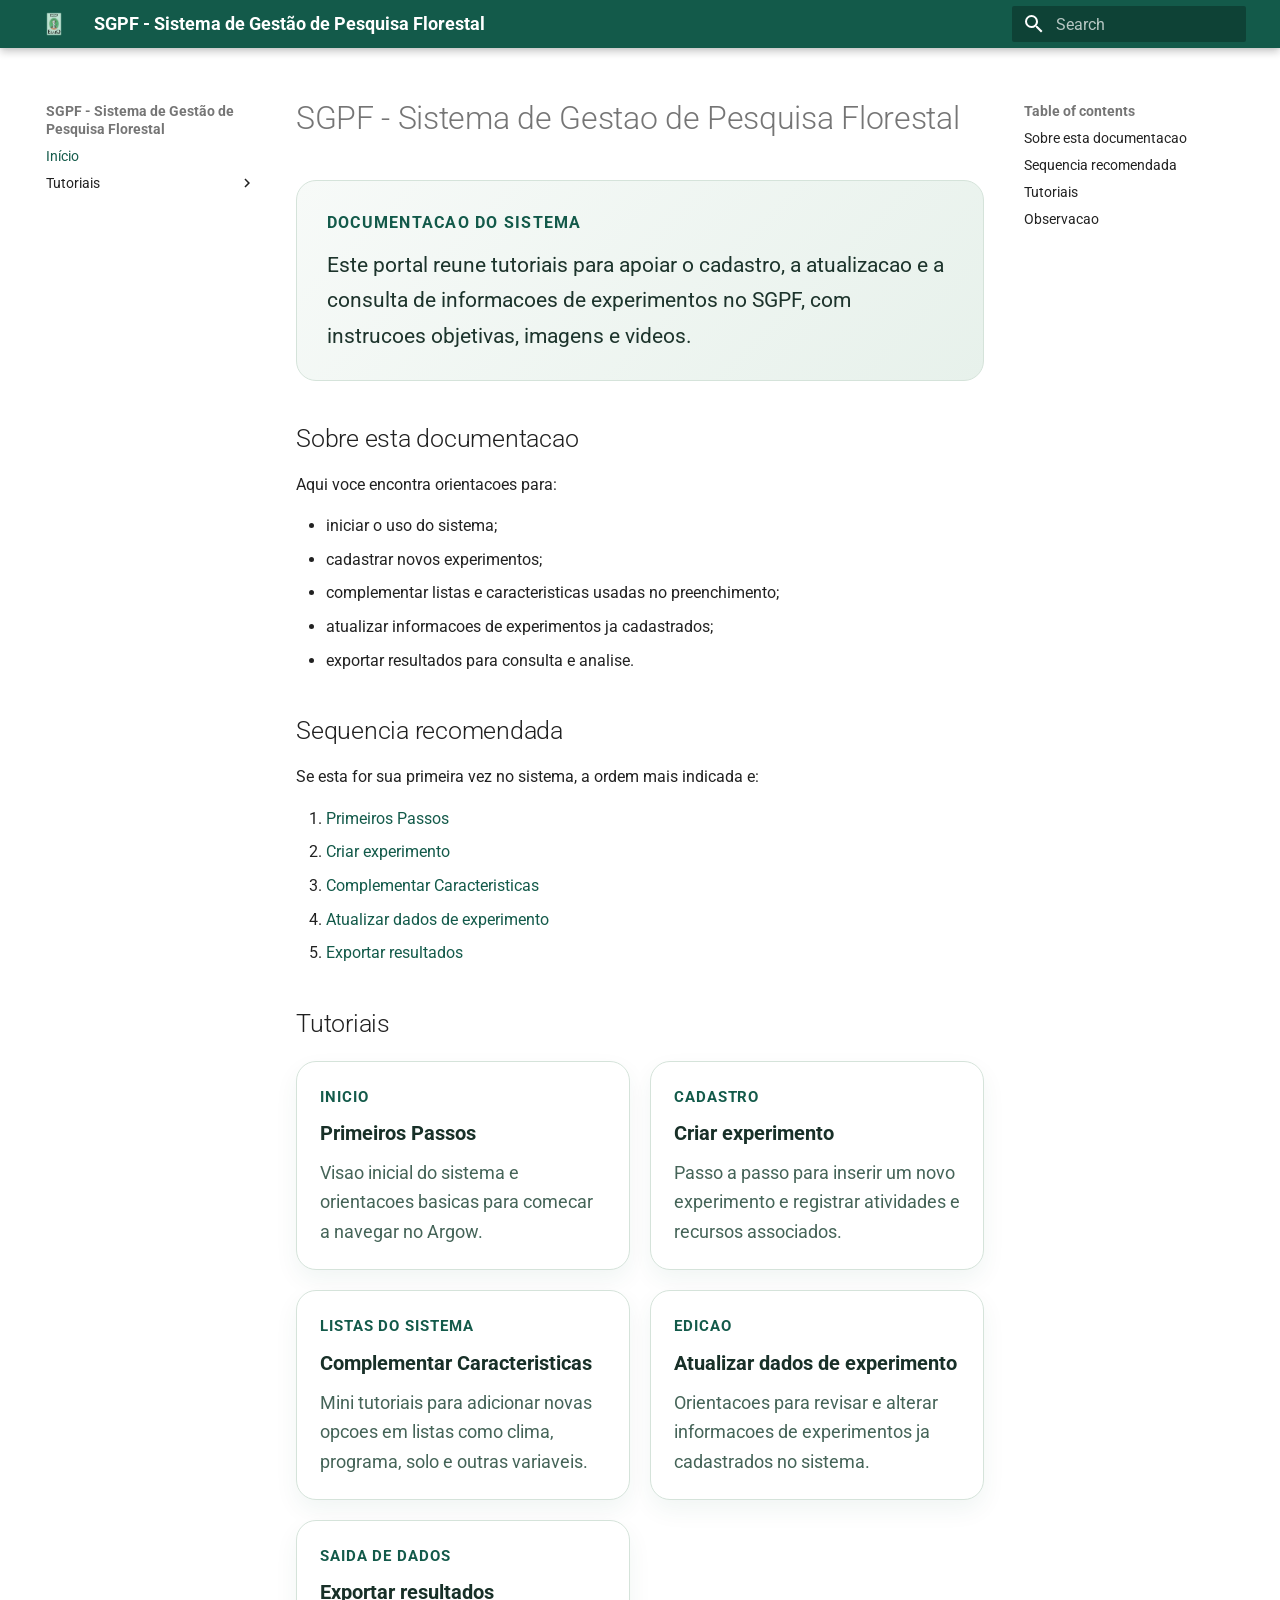
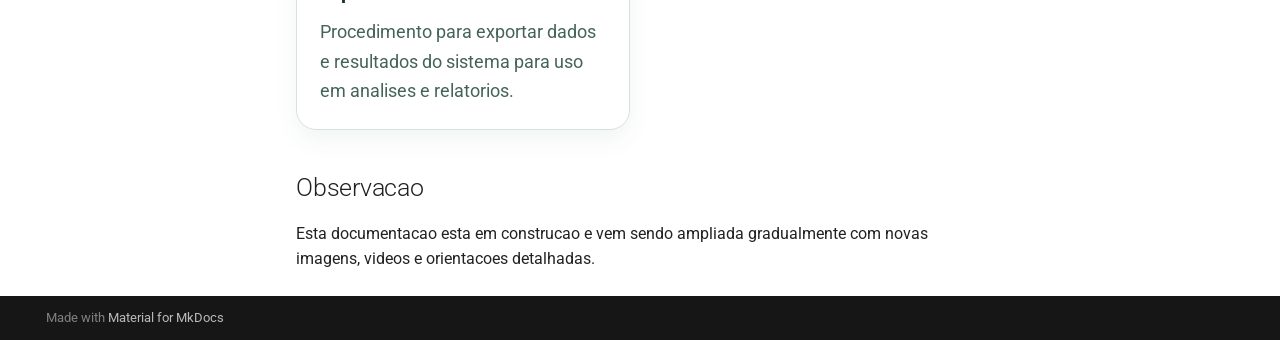
==== commit 53c21422: "Deployed 1e00780 with MkDocs version: 1.6.1" ====
--- a/index.html
+++ b/index.html
@@ -254,10 +254,10 @@
     <ul class="md-nav__list" data-md-component="toc" data-md-scrollfix>
       
         <li class="md-nav__item">
-  <a href="#sobre-este-sistema" class="md-nav__link">
+  <a href="#sobre-esta-documentacao" class="md-nav__link">
     <span class="md-ellipsis">
       
-        💡 Sobre este sistema
+        Sobre esta documentacao
       
     </span>
   </a>
@@ -265,10 +265,32 @@
 </li>
       
         <li class="md-nav__item">
-  <a href="#tutoriais-disponiveis" class="md-nav__link">
+  <a href="#sequencia-recomendada" class="md-nav__link">
     <span class="md-ellipsis">
       
-        📚 Tutoriais disponíveis
+        Sequencia recomendada
+      
+    </span>
+  </a>
+  
+</li>
+      
+        <li class="md-nav__item">
+  <a href="#tutoriais" class="md-nav__link">
+    <span class="md-ellipsis">
+      
+        Tutoriais
+      
+    </span>
+  </a>
+  
+</li>
+      
+        <li class="md-nav__item">
+  <a href="#observacao" class="md-nav__link">
+    <span class="md-ellipsis">
+      
+        Observacao
       
     </span>
   </a>
@@ -504,10 +526,10 @@
     <ul class="md-nav__list" data-md-component="toc" data-md-scrollfix>
       
         <li class="md-nav__item">
-  <a href="#sobre-este-sistema" class="md-nav__link">
+  <a href="#sobre-esta-documentacao" class="md-nav__link">
     <span class="md-ellipsis">
       
-        💡 Sobre este sistema
+        Sobre esta documentacao
       
     </span>
   </a>
@@ -515,10 +537,32 @@
 </li>
       
         <li class="md-nav__item">
-  <a href="#tutoriais-disponiveis" class="md-nav__link">
+  <a href="#sequencia-recomendada" class="md-nav__link">
     <span class="md-ellipsis">
       
-        📚 Tutoriais disponíveis
+        Sequencia recomendada
+      
+    </span>
+  </a>
+  
+</li>
+      
+        <li class="md-nav__item">
+  <a href="#tutoriais" class="md-nav__link">
+    <span class="md-ellipsis">
+      
+        Tutoriais
+      
+    </span>
+  </a>
+  
+</li>
+      
+        <li class="md-nav__item">
+  <a href="#observacao" class="md-nav__link">
+    <span class="md-ellipsis">
+      
+        Observacao
       
     </span>
   </a>
@@ -542,18 +586,70 @@
 
 
 
-<h1 id="sgpf-sistema-de-gestao-de-pesquisa-florestal">SGPF - Sistema de Gestão de Pesquisa Florestal</h1>
-<p>Bem-vindo à documentação do sistema.</p>
-<p>Este guia explica como usar o software passo a passo.</p>
-<hr />
-<h2 id="sobre-este-sistema">💡 Sobre este sistema</h2>
-<p>Este software foi desenvolvido para facilitar o input de dados no Sistema de Gestão de Pesquisa Florestal</p>
-<hr />
-<h2 id="tutoriais-disponiveis">📚 Tutoriais disponíveis</h2>
+<h1 id="sgpf-sistema-de-gestao-de-pesquisa-florestal">SGPF - Sistema de Gestao de Pesquisa Florestal</h1>
+<div class="home-hero">
+  <div class="home-hero__content">
+    <p class="home-eyebrow">Documentacao do sistema</p>
+    <p class="home-lead">
+      Este portal reune tutoriais para apoiar o cadastro, a atualizacao e a consulta de informacoes
+      de experimentos no SGPF, com instrucoes objetivas, imagens e videos.
+    </p>
+  </div>
+</div>
+
+<h2 id="sobre-esta-documentacao">Sobre esta documentacao</h2>
+<p>Aqui voce encontra orientacoes para:</p>
 <ul>
-<li>Criar um experimento  </li>
-<li>Exportar resultados  </li>
+<li>iniciar o uso do sistema;</li>
+<li>cadastrar novos experimentos;</li>
+<li>complementar listas e caracteristicas usadas no preenchimento;</li>
+<li>atualizar informacoes de experimentos ja cadastrados;</li>
+<li>exportar resultados para consulta e analise.</li>
 </ul>
+<h2 id="sequencia-recomendada">Sequencia recomendada</h2>
+<p>Se esta for sua primeira vez no sistema, a ordem mais indicada e:</p>
+<ol>
+<li><a href="ApresentacaoArgow/">Primeiros Passos</a></li>
+<li><a href="cadastroExperimento/">Criar experimento</a></li>
+<li><a href="caracExperimentos/">Complementar Caracteristicas</a></li>
+<li><a href="AlteracaoCadastroExperimento/">Atualizar dados de experimento</a></li>
+<li><a href="tutorial2/">Exportar resultados</a></li>
+</ol>
+<h2 id="tutoriais">Tutoriais</h2>
+<div class="tutorial-grid">
+  <a class="tutorial-card" href="ApresentacaoArgow/">
+    <span class="tutorial-card__kicker">Inicio</span>
+    <strong class="tutorial-card__title">Primeiros Passos</strong>
+    <span class="tutorial-card__text">Visao inicial do sistema e orientacoes basicas para comecar a navegar no Argow.</span>
+  </a>
+
+  <a class="tutorial-card" href="cadastroExperimento/">
+    <span class="tutorial-card__kicker">Cadastro</span>
+    <strong class="tutorial-card__title">Criar experimento</strong>
+    <span class="tutorial-card__text">Passo a passo para inserir um novo experimento e registrar atividades e recursos associados.</span>
+  </a>
+
+  <a class="tutorial-card" href="caracExperimentos/">
+    <span class="tutorial-card__kicker">Listas do sistema</span>
+    <strong class="tutorial-card__title">Complementar Caracteristicas</strong>
+    <span class="tutorial-card__text">Mini tutoriais para adicionar novas opcoes em listas como clima, programa, solo e outras variaveis.</span>
+  </a>
+
+  <a class="tutorial-card" href="AlteracaoCadastroExperimento/">
+    <span class="tutorial-card__kicker">Edicao</span>
+    <strong class="tutorial-card__title">Atualizar dados de experimento</strong>
+    <span class="tutorial-card__text">Orientacoes para revisar e alterar informacoes de experimentos ja cadastrados no sistema.</span>
+  </a>
+
+  <a class="tutorial-card" href="tutorial2/">
+    <span class="tutorial-card__kicker">Saida de dados</span>
+    <strong class="tutorial-card__title">Exportar resultados</strong>
+    <span class="tutorial-card__text">Procedimento para exportar dados e resultados do sistema para uso em analises e relatorios.</span>
+  </a>
+</div>
+
+<h2 id="observacao">Observacao</h2>
+<p>Esta documentacao esta em construcao e vem sendo ampliada gradualmente com novas imagens, videos e orientacoes detalhadas.</p>
 
 
 
--- a/stylesheets/extra.css
+++ b/stylesheets/extra.css
@@ -3,4 +3,89 @@
   --md-primary-fg-color--light: #2b7463;
   --md-primary-fg-color--dark: #0e4538;
   --md-accent-fg-color: #135a4a;
+  --sgpf-surface: #f4f8f5;
+  --sgpf-border: #d5e3da;
+  --sgpf-text-soft: #456458;
 }
+
+.home-hero {
+  margin: 0 0 2rem;
+  padding: 1.5rem 1.5rem 1.25rem;
+  border: 1px solid var(--sgpf-border);
+  border-radius: 1rem;
+  background: linear-gradient(135deg, #f7faf8 0%, #e7f1eb 100%);
+}
+
+.home-hero__content {
+  max-width: 48rem;
+}
+
+.home-eyebrow {
+  margin: 0 0 0.6rem;
+  color: var(--md-primary-fg-color);
+  font-size: 0.78rem;
+  font-weight: 700;
+  letter-spacing: 0.08em;
+  text-transform: uppercase;
+}
+
+.home-lead {
+  margin: 0;
+  color: #1d342c;
+  font-size: 1.05rem;
+  line-height: 1.7;
+}
+
+.tutorial-grid {
+  display: grid;
+  grid-template-columns: repeat(auto-fit, minmax(220px, 1fr));
+  gap: 1rem;
+  margin-top: 1rem;
+}
+
+.tutorial-card {
+  display: flex;
+  flex-direction: column;
+  gap: 0.55rem;
+  min-height: 100%;
+  padding: 1.15rem;
+  border: 1px solid var(--sgpf-border);
+  border-radius: 1rem;
+  background: #fff;
+  color: inherit;
+  text-decoration: none;
+  box-shadow: 0 10px 24px rgba(19, 90, 74, 0.06);
+  transition: transform 0.18s ease, box-shadow 0.18s ease, border-color 0.18s ease;
+}
+
+.tutorial-card:hover {
+  border-color: var(--md-primary-fg-color);
+  box-shadow: 0 16px 30px rgba(19, 90, 74, 0.12);
+  transform: translateY(-3px);
+}
+
+.tutorial-card__kicker {
+  color: var(--md-primary-fg-color);
+  font-size: 0.76rem;
+  font-weight: 700;
+  letter-spacing: 0.06em;
+  text-transform: uppercase;
+}
+
+.tutorial-card__title {
+  color: #183028;
+  font-size: 1rem;
+  line-height: 1.35;
+}
+
+.tutorial-card__text {
+  color: var(--sgpf-text-soft);
+  font-size: 0.92rem;
+  line-height: 1.6;
+}
+
+@media (max-width: 700px) {
+  .home-hero {
+    padding: 1.2rem 1rem;
+  }
+}
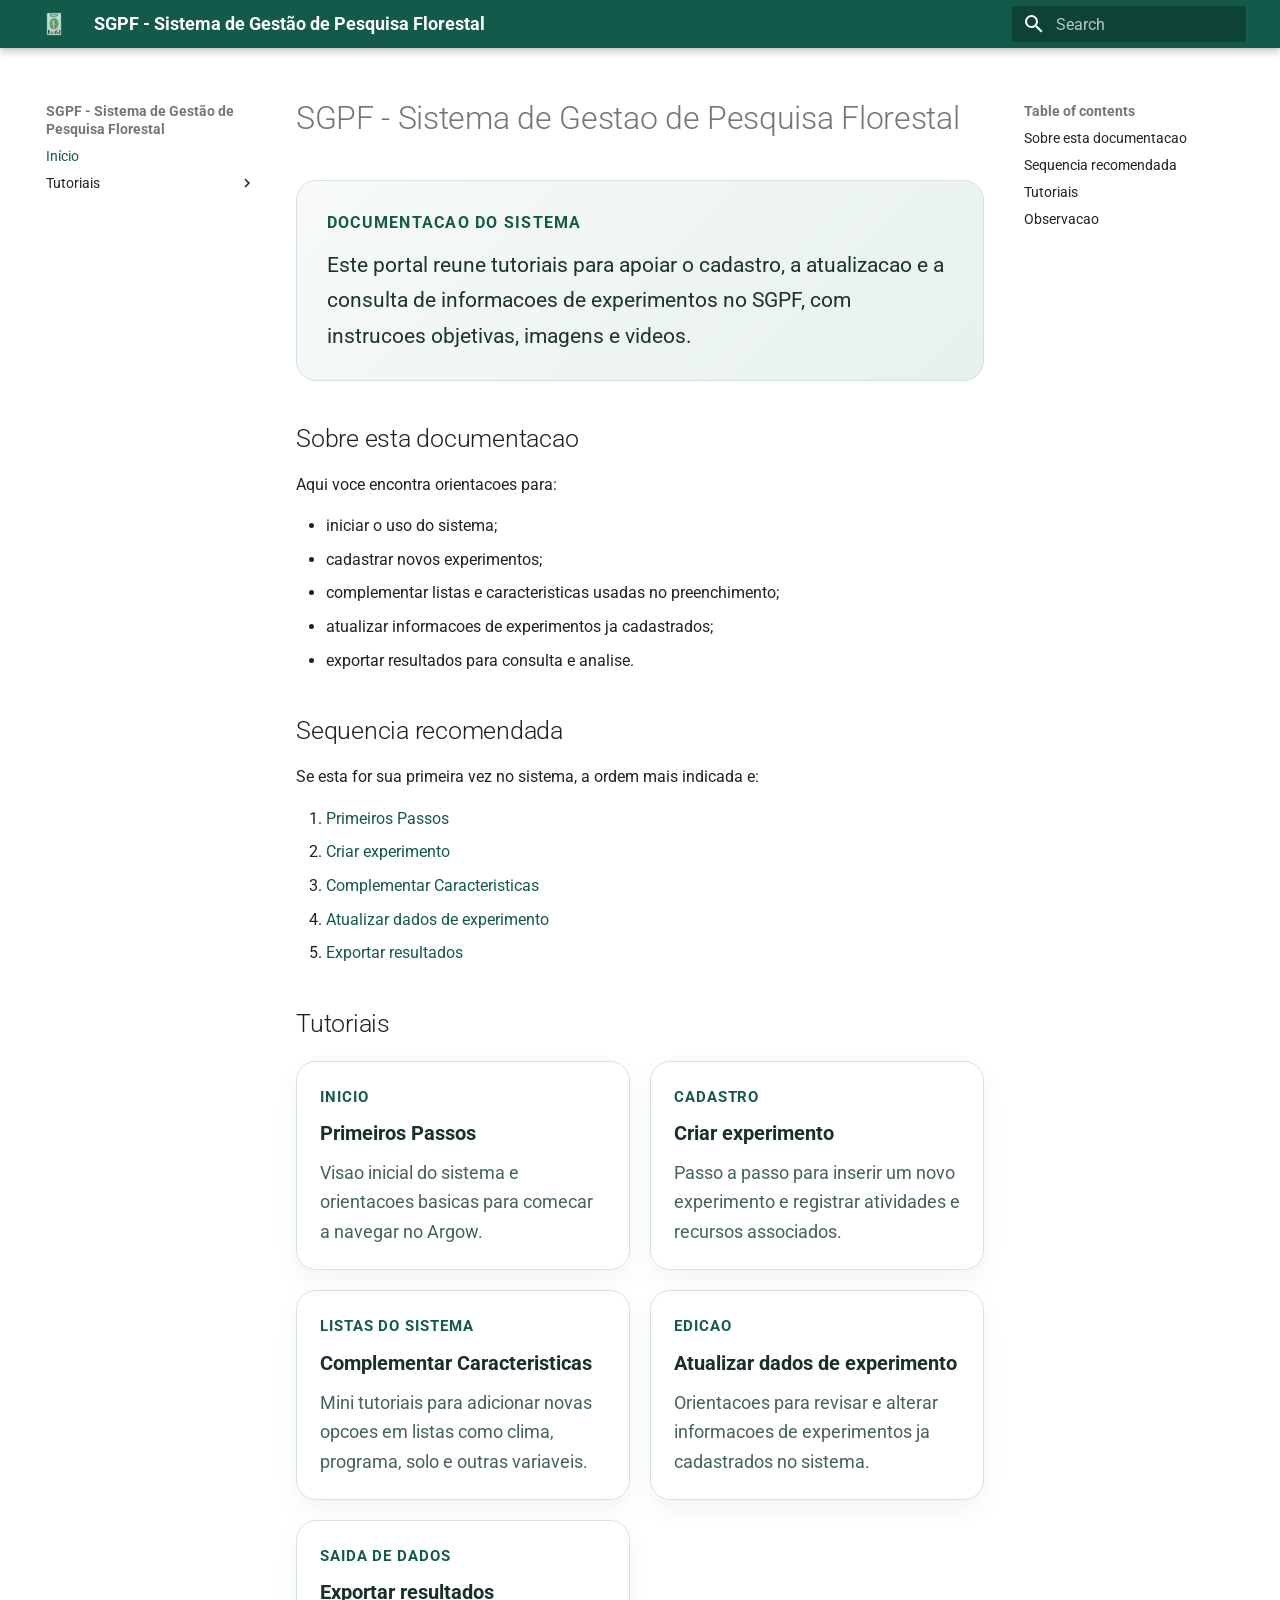
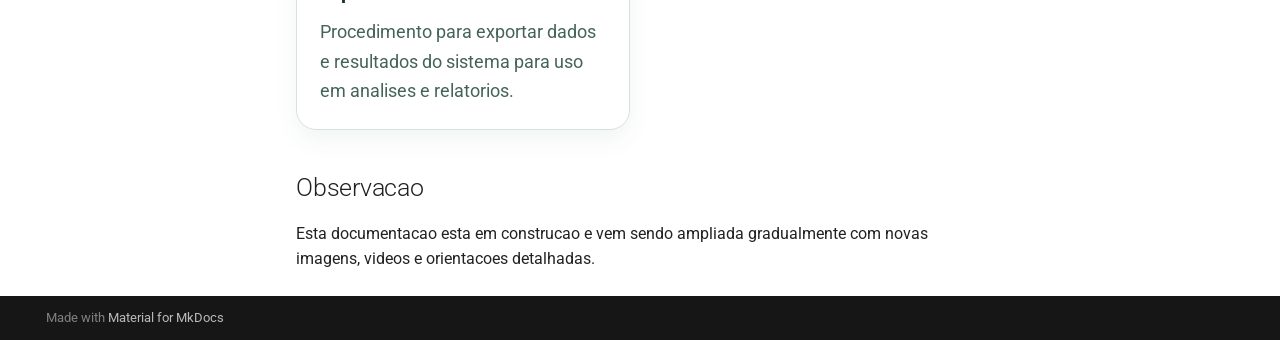
==== commit e4da5052: "Deployed 0056dc8 with MkDocs version: 1.6.1" ====
--- a/index.html
+++ b/index.html
@@ -471,7 +471,7 @@
   
   
     <li class="md-nav__item">
-      <a href="tutorial2/" class="md-nav__link">
+      <a href="exportTable/" class="md-nav__link">
         
   
   
@@ -613,7 +613,7 @@
 <li><a href="cadastroExperimento/">Criar experimento</a></li>
 <li><a href="caracExperimentos/">Complementar Caracteristicas</a></li>
 <li><a href="AlteracaoCadastroExperimento/">Atualizar dados de experimento</a></li>
-<li><a href="tutorial2/">Exportar resultados</a></li>
+<li><a href="exportTable/">Exportar resultados</a></li>
 </ol>
 <h2 id="tutoriais">Tutoriais</h2>
 <div class="tutorial-grid">
@@ -641,7 +641,7 @@
     <span class="tutorial-card__text">Orientacoes para revisar e alterar informacoes de experimentos ja cadastrados no sistema.</span>
   </a>
 
-  <a class="tutorial-card" href="tutorial2/">
+  <a class="tutorial-card" href="exportTable/">
     <span class="tutorial-card__kicker">Saida de dados</span>
     <strong class="tutorial-card__title">Exportar resultados</strong>
     <span class="tutorial-card__text">Procedimento para exportar dados e resultados do sistema para uso em analises e relatorios.</span>
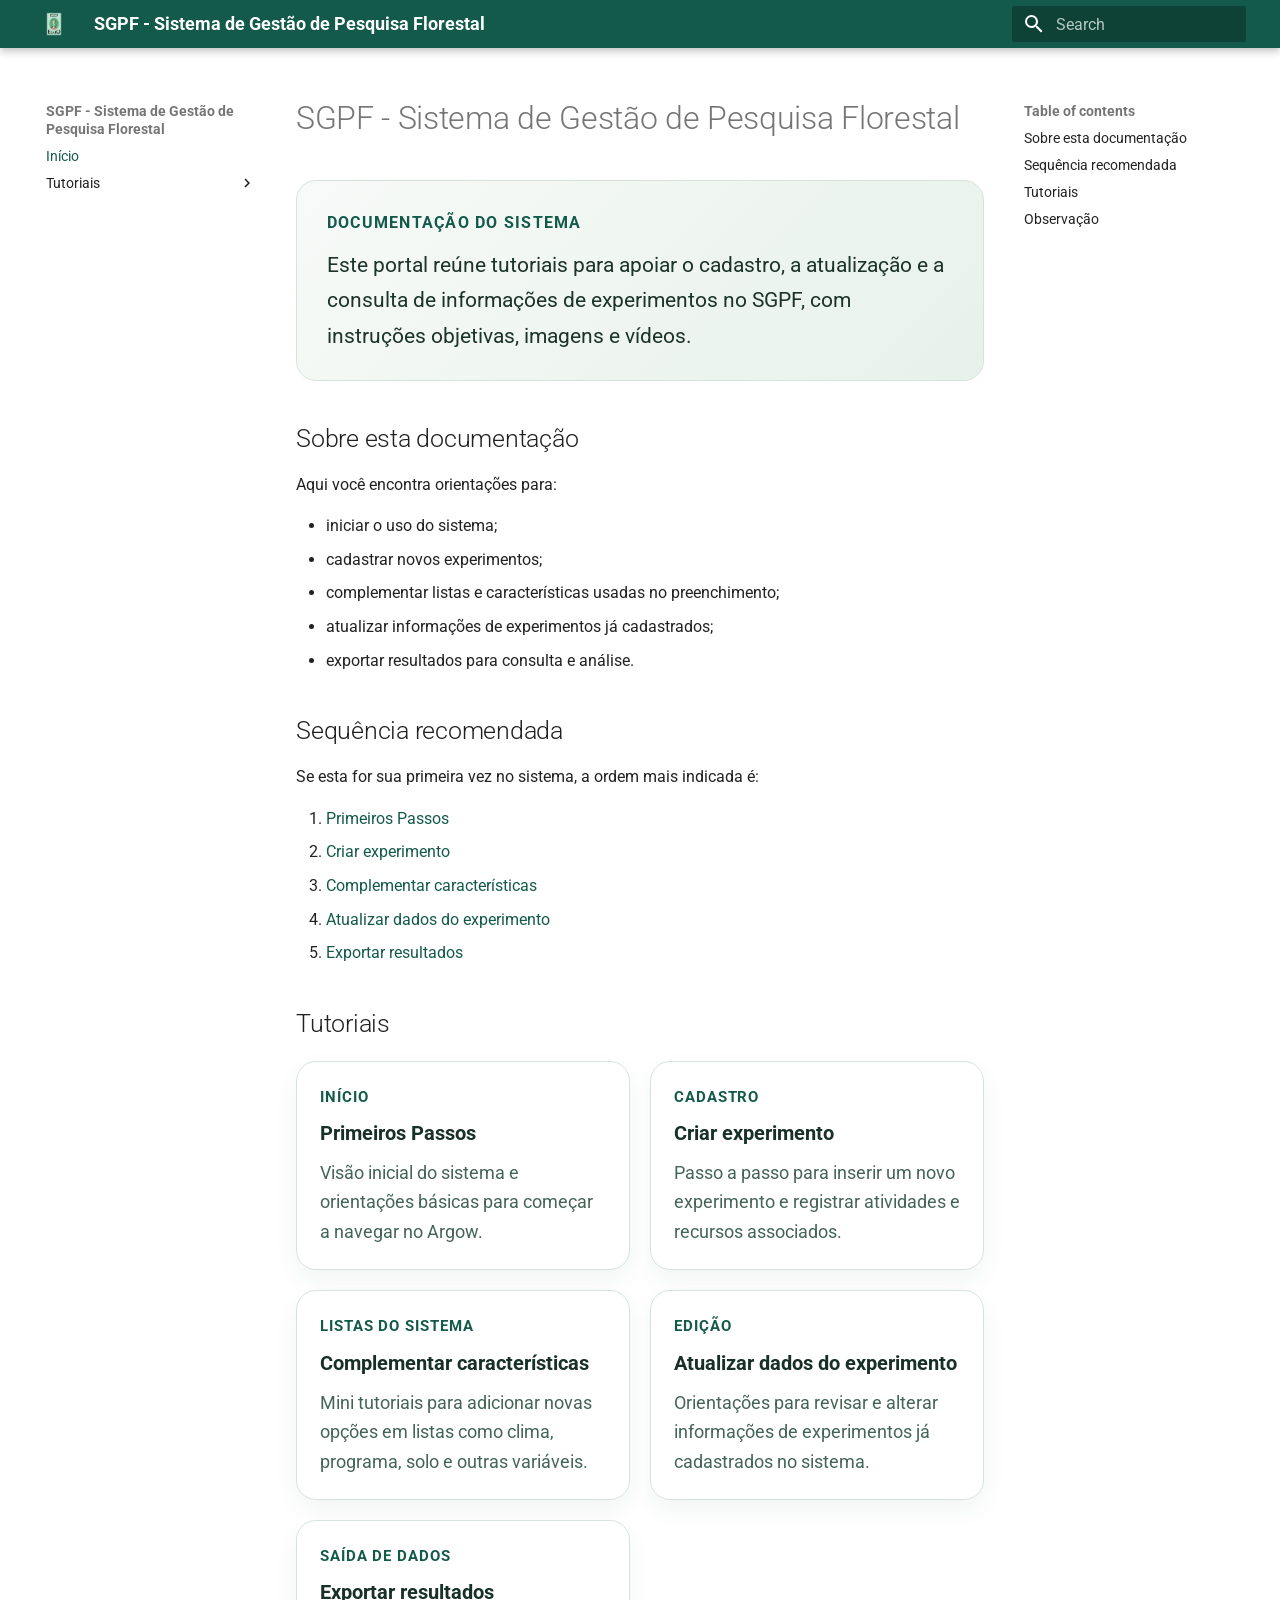
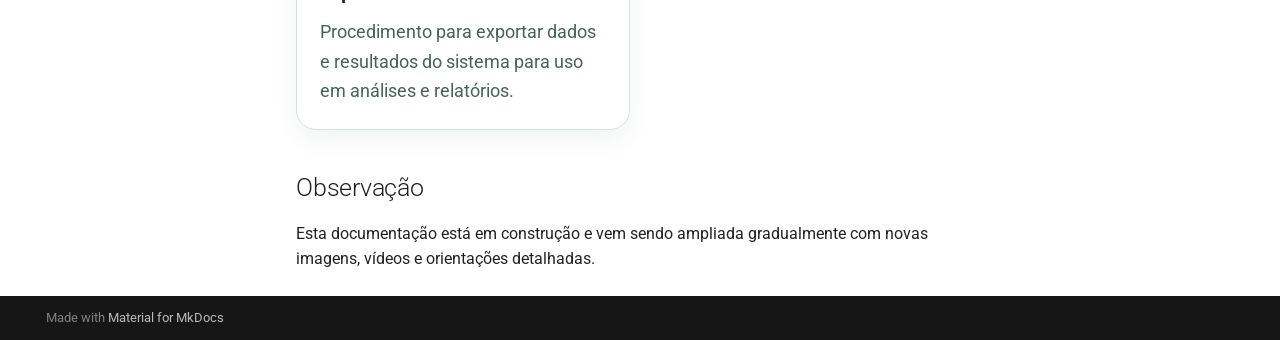
==== commit a42d8e0a: "Deployed bd36064 with MkDocs version: 1.6.1" ====
--- a/index.html
+++ b/index.html
@@ -257,7 +257,7 @@
   <a href="#sobre-esta-documentacao" class="md-nav__link">
     <span class="md-ellipsis">
       
-        Sobre esta documentacao
+        Sobre esta documentação
       
     </span>
   </a>
@@ -268,7 +268,7 @@
   <a href="#sequencia-recomendada" class="md-nav__link">
     <span class="md-ellipsis">
       
-        Sequencia recomendada
+        Sequência recomendada
       
     </span>
   </a>
@@ -290,7 +290,7 @@
   <a href="#observacao" class="md-nav__link">
     <span class="md-ellipsis">
       
-        Observacao
+        Observação
       
     </span>
   </a>
@@ -394,7 +394,7 @@
   <span class="md-ellipsis">
     
   
-    Criar experimento
+    Cadastrar um novo experimento
   
 
     
@@ -422,7 +422,7 @@
   <span class="md-ellipsis">
     
   
-    Atualizar dados Experimento
+    Atualizar dados do experimento
   
 
     
@@ -450,7 +450,7 @@
   <span class="md-ellipsis">
     
   
-    Complementar Caracteristicas
+    Complementar características
   
 
     
@@ -529,7 +529,7 @@
   <a href="#sobre-esta-documentacao" class="md-nav__link">
     <span class="md-ellipsis">
       
-        Sobre esta documentacao
+        Sobre esta documentação
       
     </span>
   </a>
@@ -540,7 +540,7 @@
   <a href="#sequencia-recomendada" class="md-nav__link">
     <span class="md-ellipsis">
       
-        Sequencia recomendada
+        Sequência recomendada
       
     </span>
   </a>
@@ -562,7 +562,7 @@
   <a href="#observacao" class="md-nav__link">
     <span class="md-ellipsis">
       
-        Observacao
+        Observação
       
     </span>
   </a>
@@ -586,41 +586,41 @@
 
 
 
-<h1 id="sgpf-sistema-de-gestao-de-pesquisa-florestal">SGPF - Sistema de Gestao de Pesquisa Florestal</h1>
+<h1 id="sgpf-sistema-de-gestao-de-pesquisa-florestal">SGPF - Sistema de Gestão de Pesquisa Florestal</h1>
 <div class="home-hero">
   <div class="home-hero__content">
-    <p class="home-eyebrow">Documentacao do sistema</p>
+    <p class="home-eyebrow">Documentação do sistema</p>
     <p class="home-lead">
-      Este portal reune tutoriais para apoiar o cadastro, a atualizacao e a consulta de informacoes
-      de experimentos no SGPF, com instrucoes objetivas, imagens e videos.
+      Este portal reúne tutoriais para apoiar o cadastro, a atualização e a consulta de informações
+      de experimentos no SGPF, com instruções objetivas, imagens e vídeos.
     </p>
   </div>
 </div>
 
-<h2 id="sobre-esta-documentacao">Sobre esta documentacao</h2>
-<p>Aqui voce encontra orientacoes para:</p>
+<h2 id="sobre-esta-documentacao">Sobre esta documentação</h2>
+<p>Aqui você encontra orientações para:</p>
 <ul>
 <li>iniciar o uso do sistema;</li>
 <li>cadastrar novos experimentos;</li>
-<li>complementar listas e caracteristicas usadas no preenchimento;</li>
-<li>atualizar informacoes de experimentos ja cadastrados;</li>
-<li>exportar resultados para consulta e analise.</li>
+<li>complementar listas e características usadas no preenchimento;</li>
+<li>atualizar informações de experimentos já cadastrados;</li>
+<li>exportar resultados para consulta e análise.</li>
 </ul>
-<h2 id="sequencia-recomendada">Sequencia recomendada</h2>
-<p>Se esta for sua primeira vez no sistema, a ordem mais indicada e:</p>
+<h2 id="sequencia-recomendada">Sequência recomendada</h2>
+<p>Se esta for sua primeira vez no sistema, a ordem mais indicada é:</p>
 <ol>
 <li><a href="ApresentacaoArgow/">Primeiros Passos</a></li>
 <li><a href="cadastroExperimento/">Criar experimento</a></li>
-<li><a href="caracExperimentos/">Complementar Caracteristicas</a></li>
-<li><a href="AlteracaoCadastroExperimento/">Atualizar dados de experimento</a></li>
+<li><a href="caracExperimentos/">Complementar características</a></li>
+<li><a href="AlteracaoCadastroExperimento/">Atualizar dados do experimento</a></li>
 <li><a href="exportTable/">Exportar resultados</a></li>
 </ol>
 <h2 id="tutoriais">Tutoriais</h2>
 <div class="tutorial-grid">
   <a class="tutorial-card" href="ApresentacaoArgow/">
-    <span class="tutorial-card__kicker">Inicio</span>
+    <span class="tutorial-card__kicker">Início</span>
     <strong class="tutorial-card__title">Primeiros Passos</strong>
-    <span class="tutorial-card__text">Visao inicial do sistema e orientacoes basicas para comecar a navegar no Argow.</span>
+    <span class="tutorial-card__text">Visão inicial do sistema e orientações básicas para começar a navegar no Argow.</span>
   </a>
 
   <a class="tutorial-card" href="cadastroExperimento/">
@@ -631,25 +631,25 @@
 
   <a class="tutorial-card" href="caracExperimentos/">
     <span class="tutorial-card__kicker">Listas do sistema</span>
-    <strong class="tutorial-card__title">Complementar Caracteristicas</strong>
-    <span class="tutorial-card__text">Mini tutoriais para adicionar novas opcoes em listas como clima, programa, solo e outras variaveis.</span>
+    <strong class="tutorial-card__title">Complementar características</strong>
+    <span class="tutorial-card__text">Mini tutoriais para adicionar novas opções em listas como clima, programa, solo e outras variáveis.</span>
   </a>
 
   <a class="tutorial-card" href="AlteracaoCadastroExperimento/">
-    <span class="tutorial-card__kicker">Edicao</span>
-    <strong class="tutorial-card__title">Atualizar dados de experimento</strong>
-    <span class="tutorial-card__text">Orientacoes para revisar e alterar informacoes de experimentos ja cadastrados no sistema.</span>
+    <span class="tutorial-card__kicker">Edição</span>
+    <strong class="tutorial-card__title">Atualizar dados do experimento</strong>
+    <span class="tutorial-card__text">Orientações para revisar e alterar informações de experimentos já cadastrados no sistema.</span>
   </a>
 
   <a class="tutorial-card" href="exportTable/">
-    <span class="tutorial-card__kicker">Saida de dados</span>
+    <span class="tutorial-card__kicker">Saída de dados</span>
     <strong class="tutorial-card__title">Exportar resultados</strong>
-    <span class="tutorial-card__text">Procedimento para exportar dados e resultados do sistema para uso em analises e relatorios.</span>
+    <span class="tutorial-card__text">Procedimento para exportar dados e resultados do sistema para uso em análises e relatórios.</span>
   </a>
 </div>
 
-<h2 id="observacao">Observacao</h2>
-<p>Esta documentacao esta em construcao e vem sendo ampliada gradualmente com novas imagens, videos e orientacoes detalhadas.</p>
+<h2 id="observacao">Observação</h2>
+<p>Esta documentação está em construção e vem sendo ampliada gradualmente com novas imagens, vídeos e orientações detalhadas.</p>
 
 
 
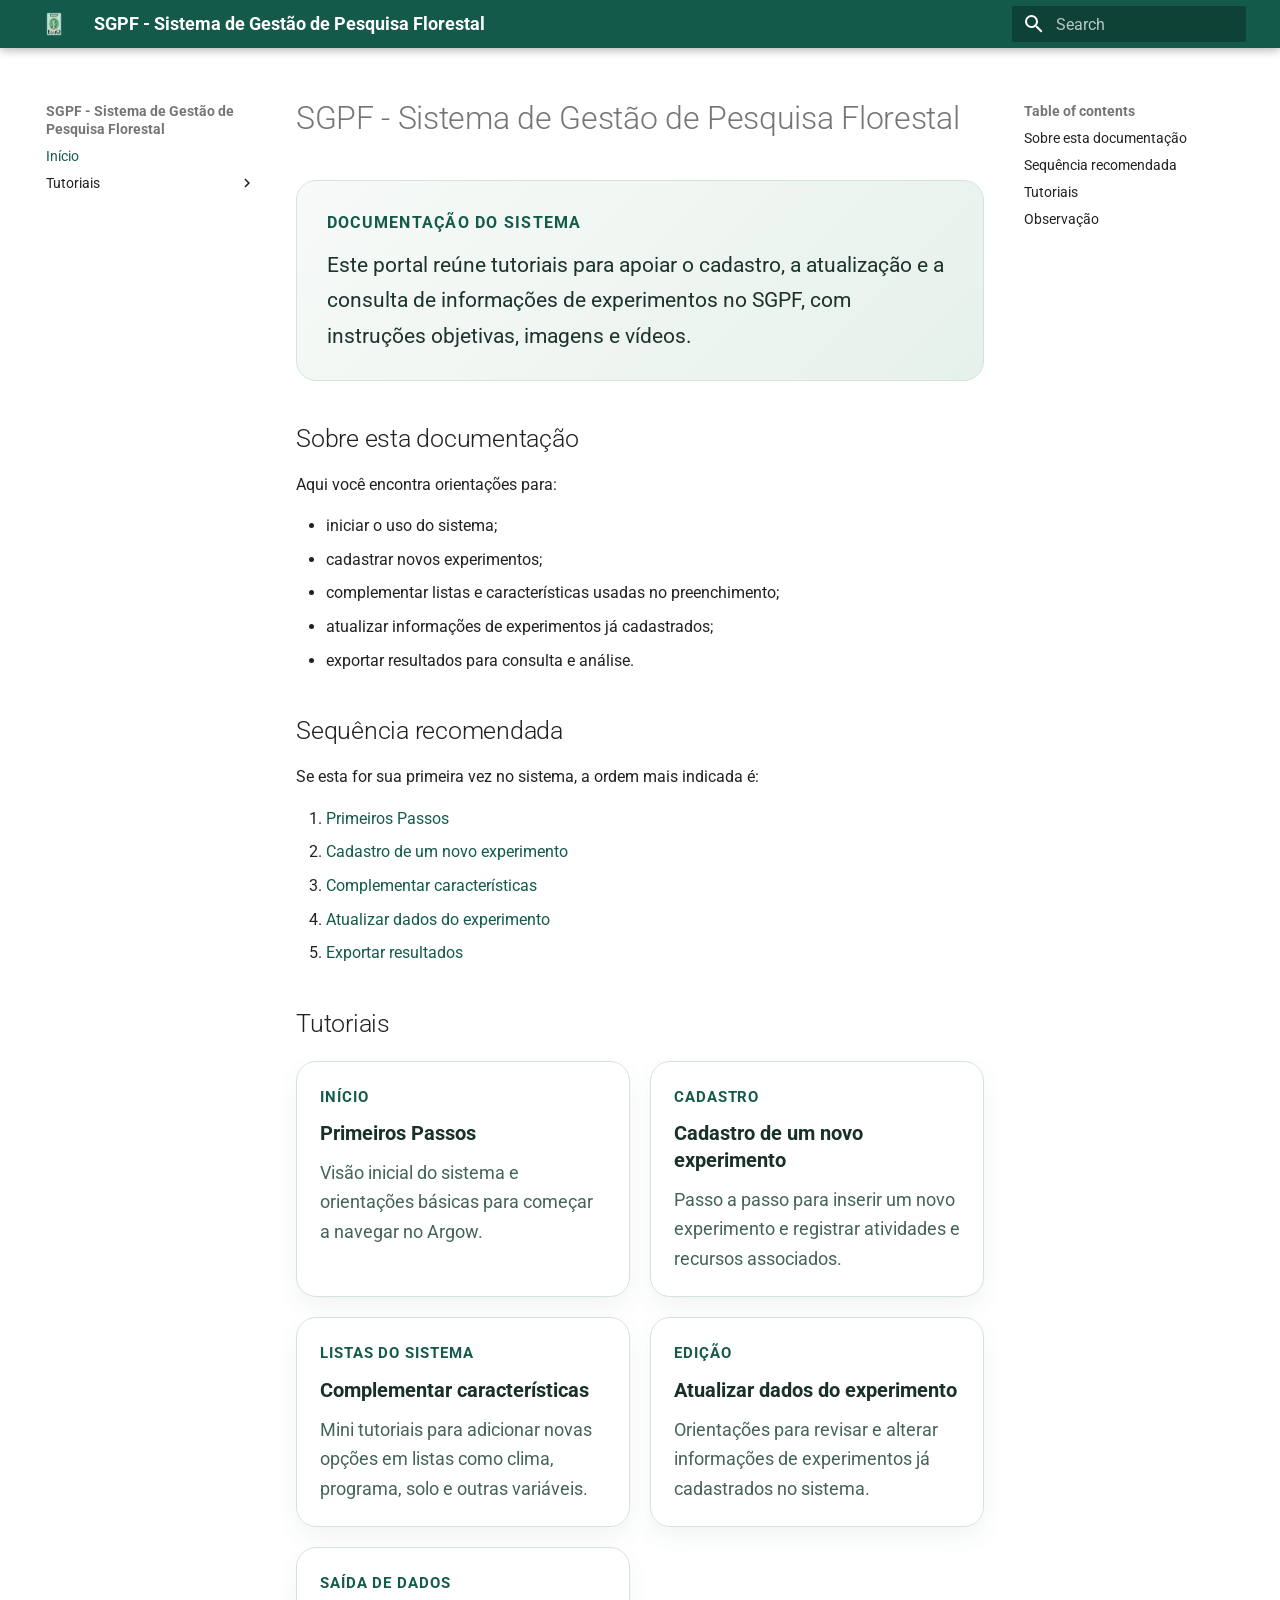
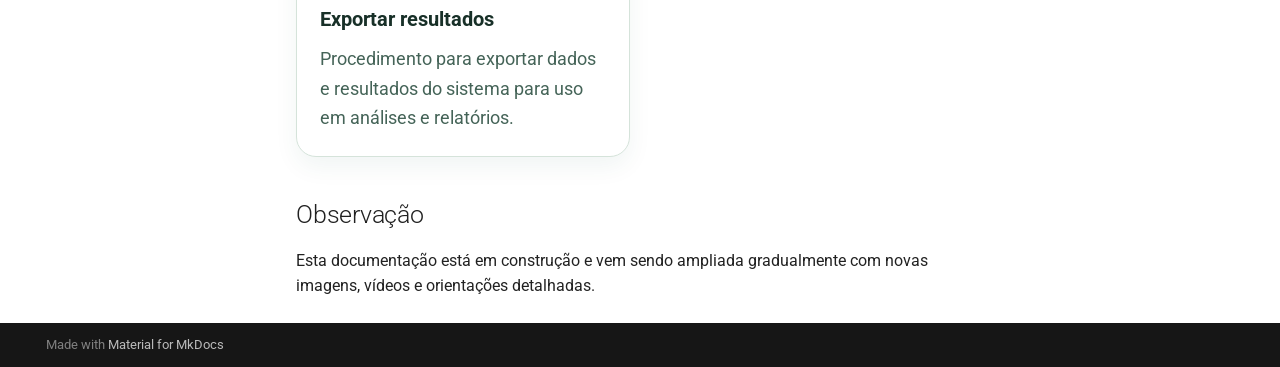
==== commit 770ec40c: "Deployed 6819b4c with MkDocs version: 1.6.1" ====
--- a/index.html
+++ b/index.html
@@ -394,7 +394,7 @@
   <span class="md-ellipsis">
     
   
-    Cadastrar um novo experimento
+    Cadastro de um novo experimento
   
 
     
@@ -610,7 +610,7 @@
 <p>Se esta for sua primeira vez no sistema, a ordem mais indicada é:</p>
 <ol>
 <li><a href="ApresentacaoArgow/">Primeiros Passos</a></li>
-<li><a href="cadastroExperimento/">Criar experimento</a></li>
+<li><a href="cadastroExperimento/">Cadastro de um novo experimento</a></li>
 <li><a href="caracExperimentos/">Complementar características</a></li>
 <li><a href="AlteracaoCadastroExperimento/">Atualizar dados do experimento</a></li>
 <li><a href="exportTable/">Exportar resultados</a></li>
@@ -625,7 +625,7 @@
 
   <a class="tutorial-card" href="cadastroExperimento/">
     <span class="tutorial-card__kicker">Cadastro</span>
-    <strong class="tutorial-card__title">Criar experimento</strong>
+    <strong class="tutorial-card__title">Cadastro de um novo experimento</strong>
     <span class="tutorial-card__text">Passo a passo para inserir um novo experimento e registrar atividades e recursos associados.</span>
   </a>
 
